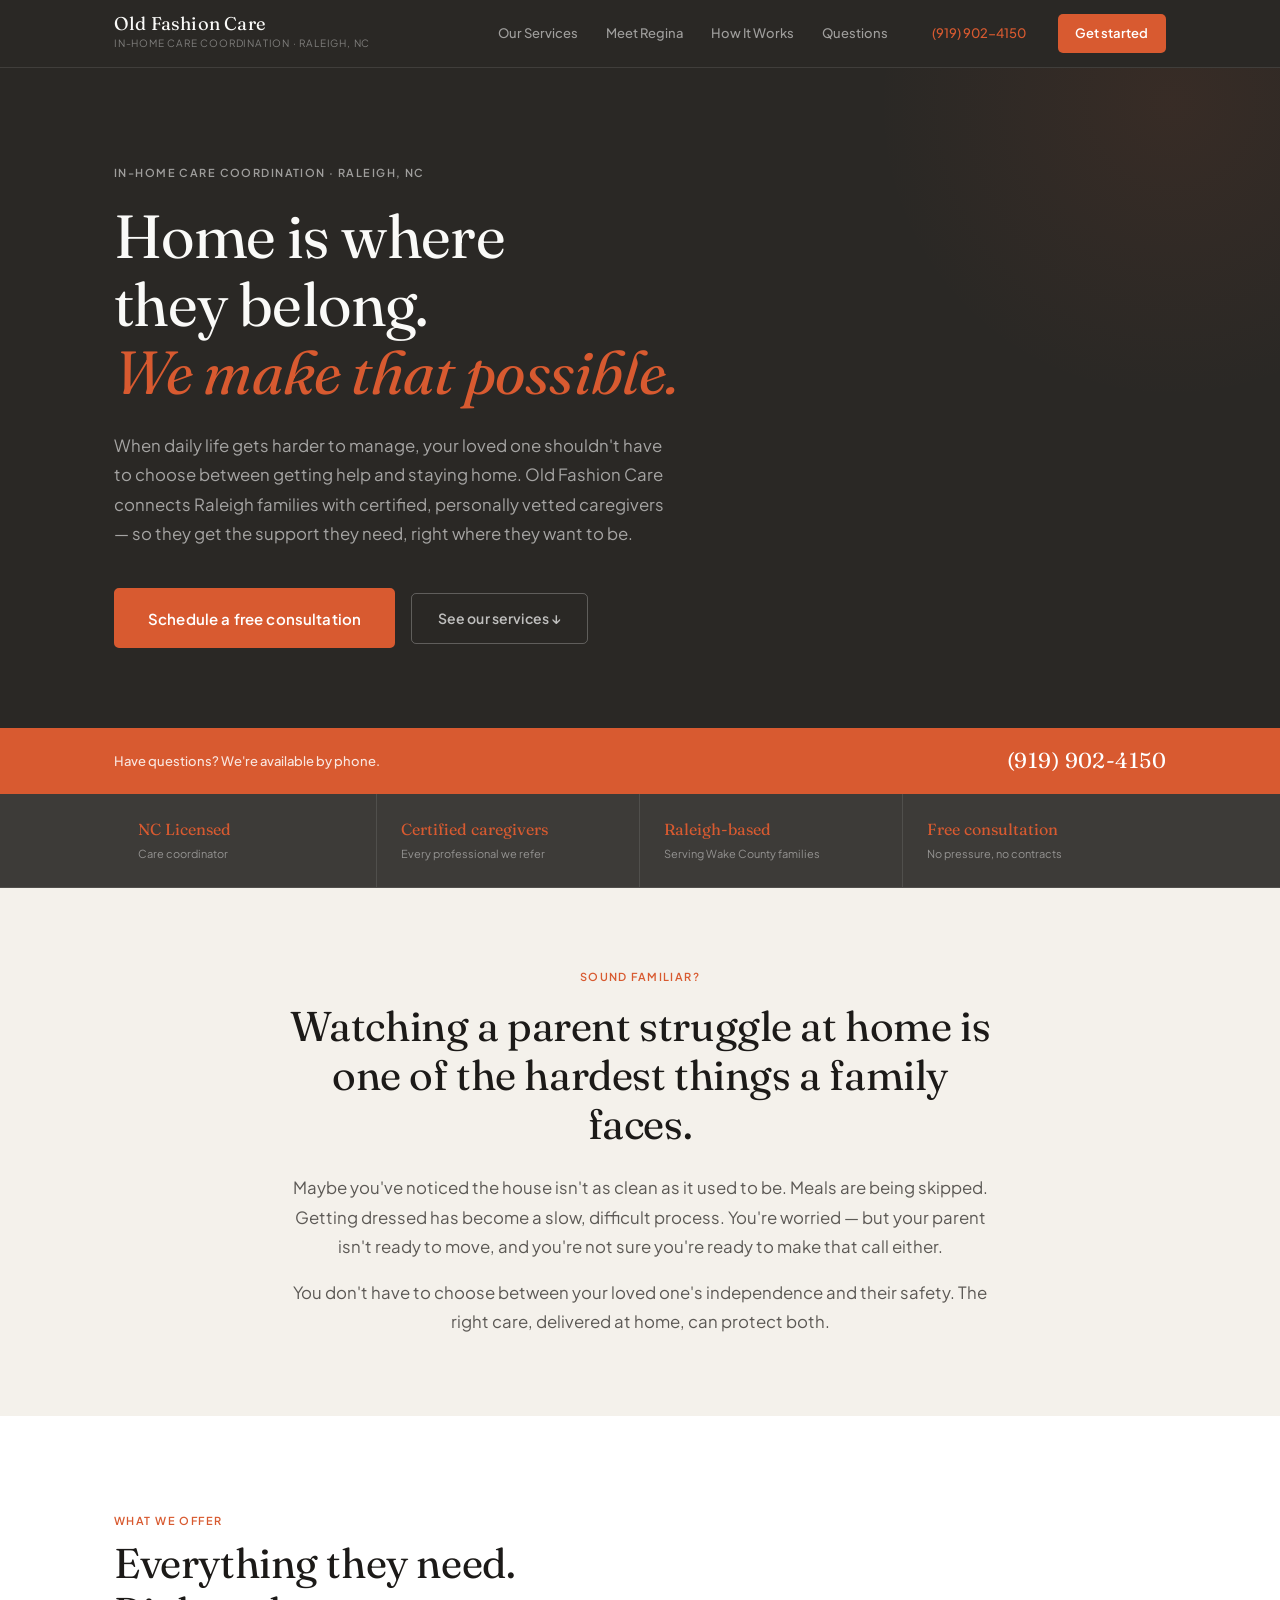
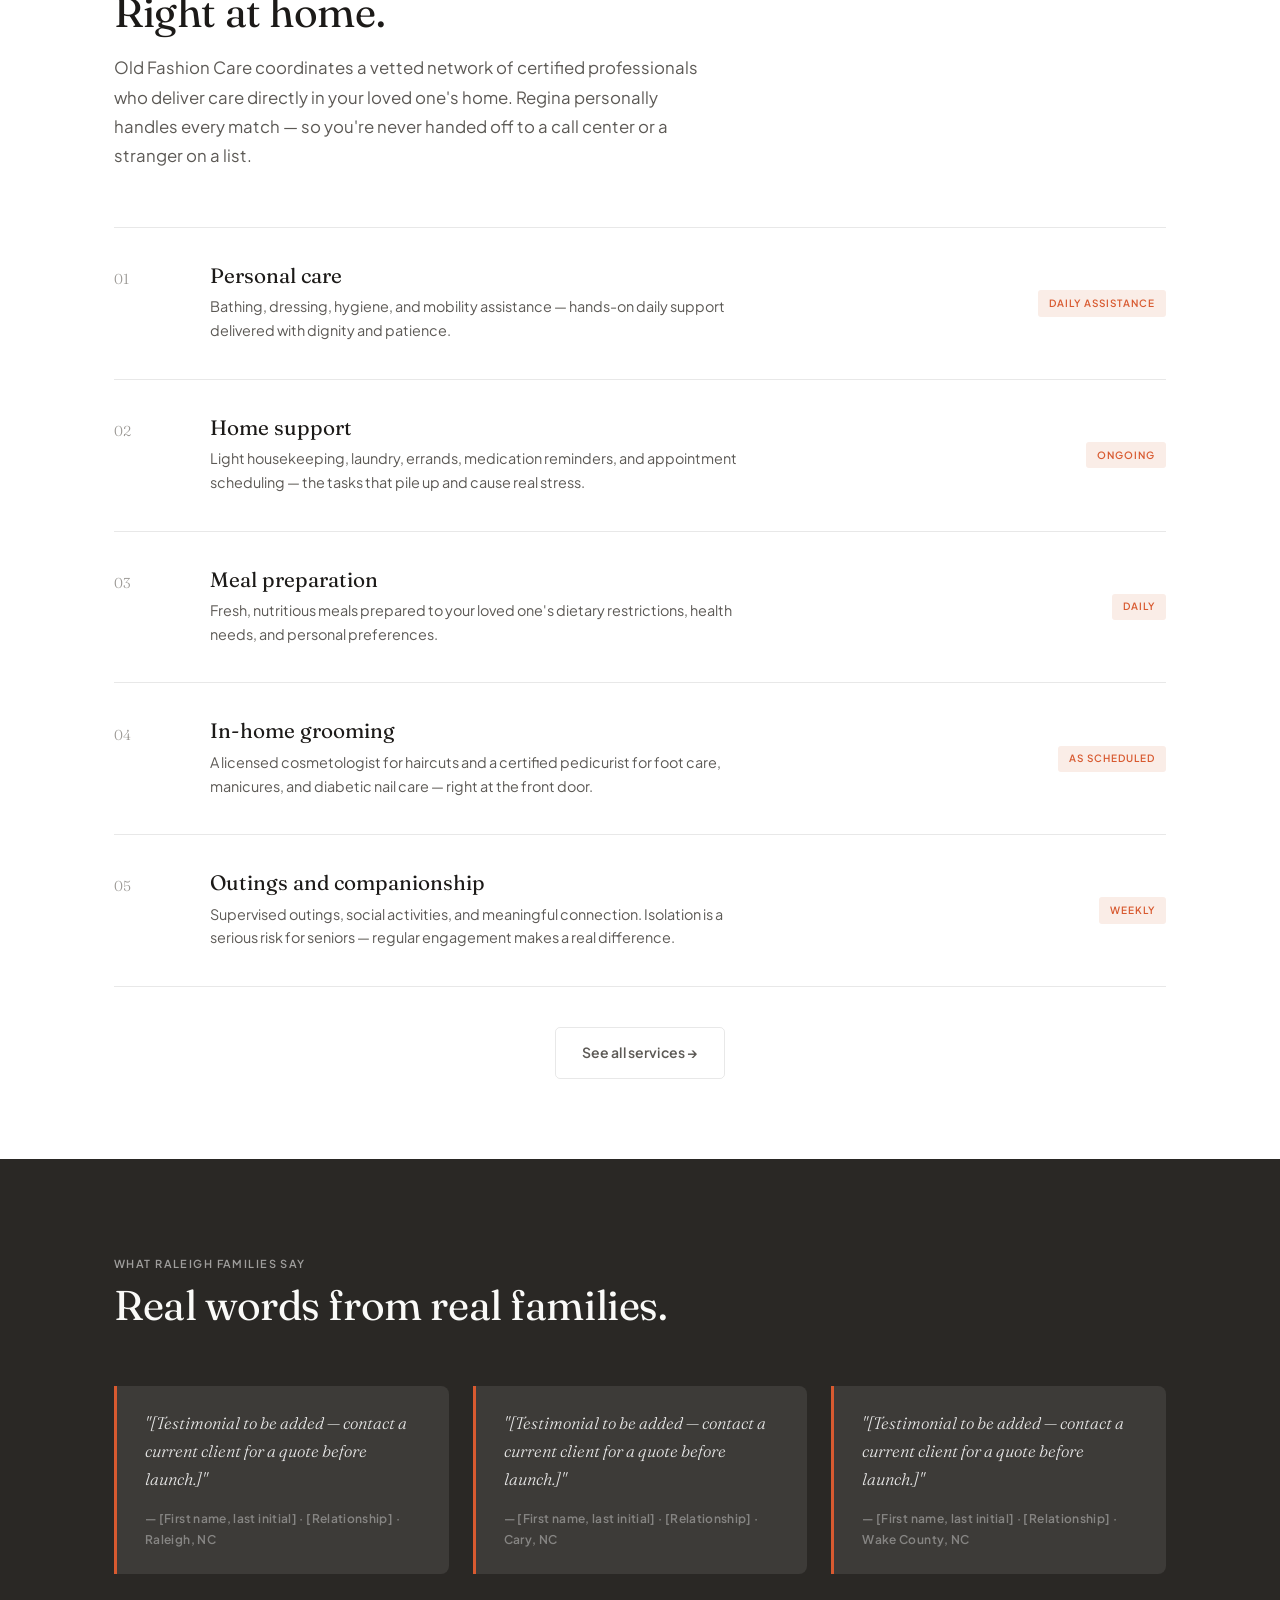
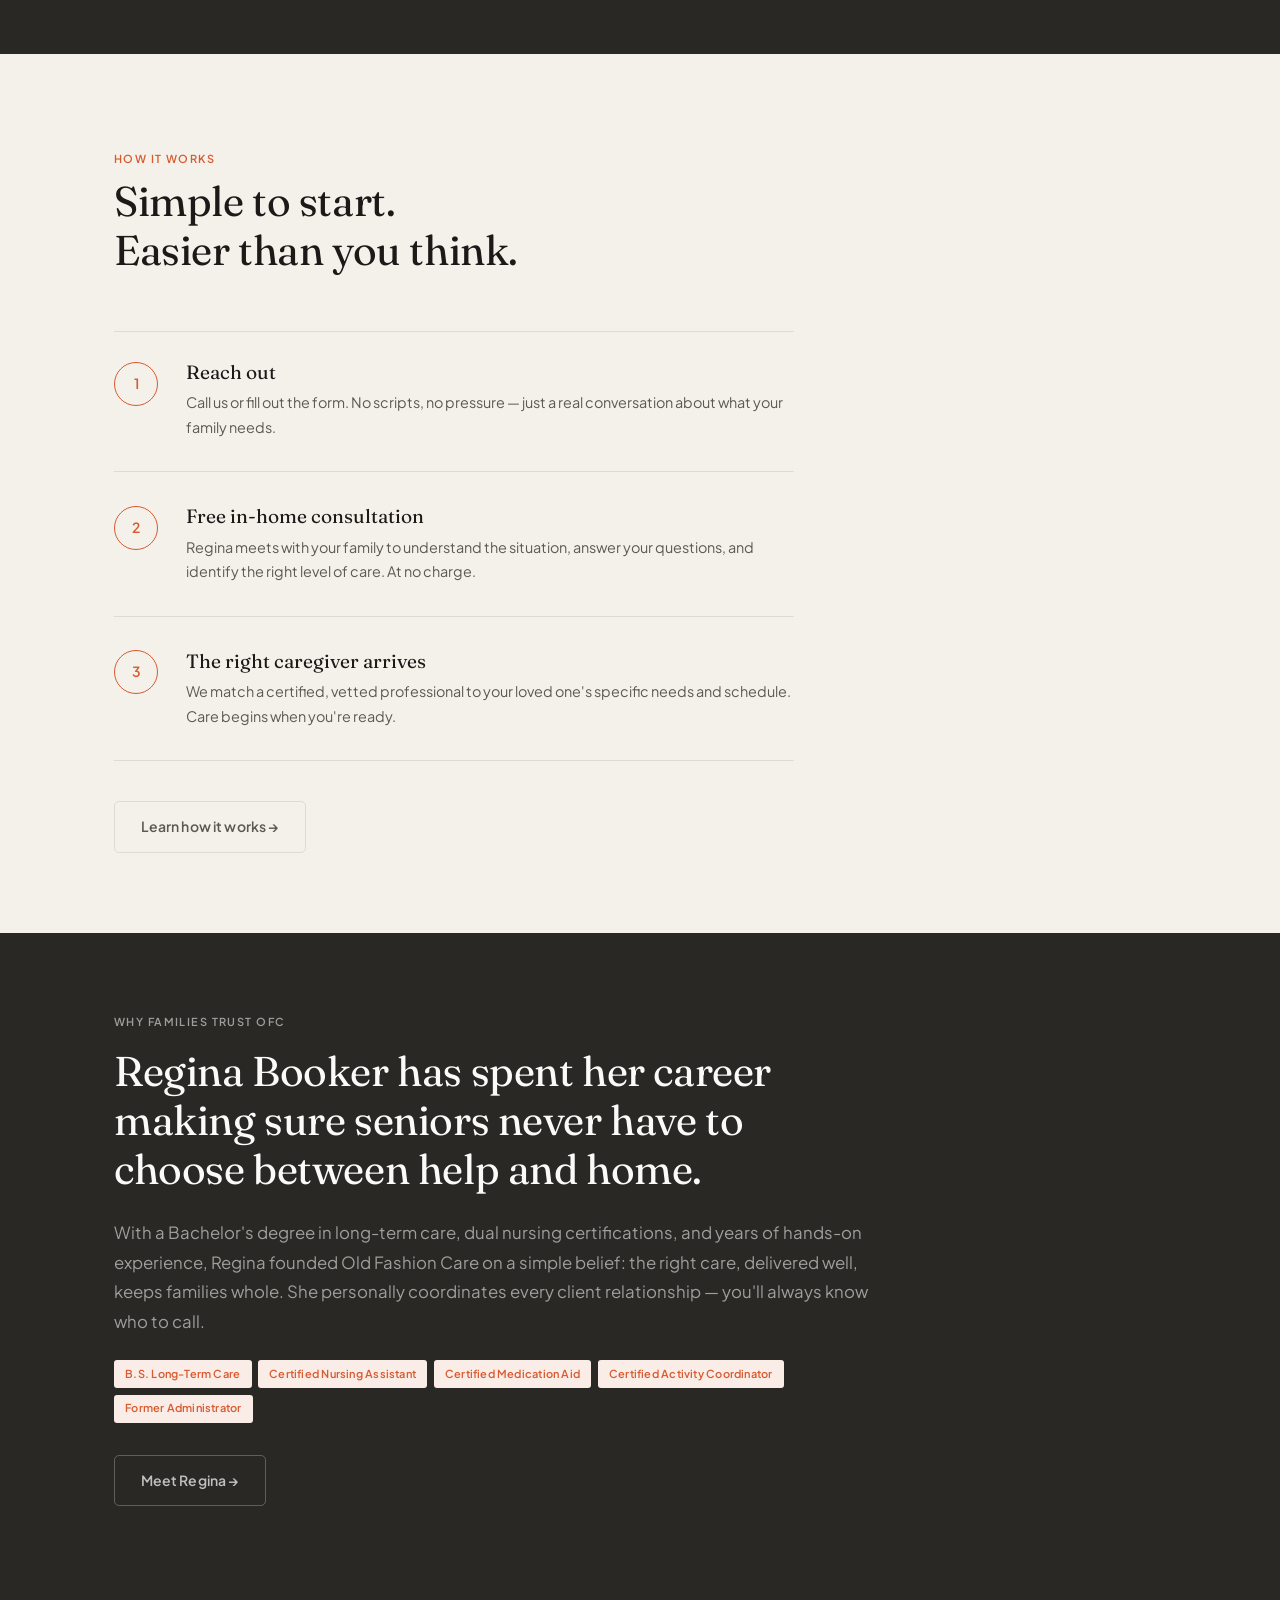
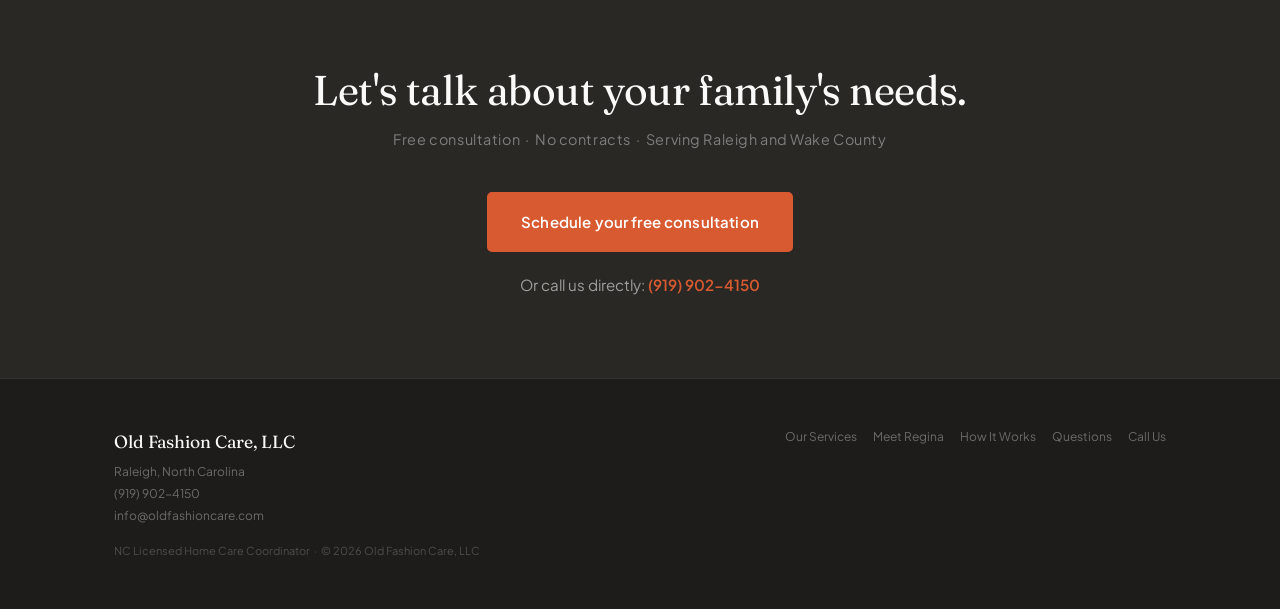
==== index.html @ 1203f1f0 "planning-lead-v1.0.0 — The Strategic Enforcer **Released:** April 30, 2026  ---  ### What's new  - 9" ====
<!DOCTYPE html>
<html lang="en">
<head>
  <meta charset="UTF-8">
  <meta name="viewport" content="width=device-width, initial-scale=1.0">
  <title>Home | Old Fashion Care | Raleigh, NC</title>
  <meta name="description" content="Raleigh's trusted in-home care coordinator. Old Fashion Care connects families with certified, vetted caregivers — so your loved one stays home, safe, and comfortable.">
  <meta name="robots" content="index, follow">
  <link rel="canonical" href="https://oldfashioncare.com/">
  <link rel="stylesheet" href="css/style.css">
  <script type="application/ld+json">
  {
    "@context": "https://schema.org",
    "@type": "LocalBusiness",
    "name": "Old Fashion Care, LLC",
    "description": "In-home care coordination service connecting Raleigh families with certified caregivers.",
    "telephone": "(919) 902-4150",
    "address": {
      "@type": "PostalAddress",
      "addressLocality": "Raleigh",
      "addressRegion": "NC",
      "addressCountry": "US"
    },
    "areaServed": "Wake County, NC",
    "url": "https://oldfashioncare.com"
  }
  </script>
</head>
<body>

  <!-- ======================================================
       NAVIGATION
       ====================================================== -->
  <nav class="nav" aria-label="Main navigation">
    <div class="nav__inner">
      <a href="index.html" class="nav__logo" aria-label="Old Fashion Care home">
        <span class="nav__logo-name">Old Fashion Care</span>
        <span class="nav__logo-sub">In-home care coordination · Raleigh, NC</span>
      </a>
      <div class="nav__links">
        <a href="services.html" class="nav__link">Our Services</a>
        <a href="about.html" class="nav__link">Meet Regina</a>
        <a href="how-it-works.html" class="nav__link">How It Works</a>
        <a href="questions.html" class="nav__link">Questions</a>
      </div>
      <a href="tel:9199024150" class="nav__phone">(919) 902-4150</a>
      <a href="contact.html" class="nav__cta">Get started</a>
      <button class="nav__hamburger" aria-label="Open menu" aria-expanded="false">
        <span></span><span></span><span></span>
      </button>
    </div>
  </nav>

  <!-- Mobile nav -->
  <div class="nav__mobile" role="navigation" aria-label="Mobile navigation">
    <a href="services.html" class="nav__link">Our Services</a>
    <a href="about.html" class="nav__link">Meet Regina</a>
    <a href="how-it-works.html" class="nav__link">How It Works</a>
    <a href="questions.html" class="nav__link">Questions</a>
    <a href="tel:9199024150" class="nav__phone">(919) 902-4150</a>
    <a href="contact.html" class="nav__cta">Get started</a>
  </div>

  <main>

    <!-- ======================================================
         HERO
         ====================================================== -->
    <section class="hero" aria-label="Introduction">
      <div class="container">
        <p class="t-overline t-overline--light hero__eyebrow">In-home care coordination · Raleigh, NC</p>
        <h1 class="h1 hero__headline">
          Home is where<br>
          they belong.<br>
          <em>We make that possible.</em>
        </h1>
        <p class="hero__sub">
          When daily life gets harder to manage, your loved one shouldn't have to choose between getting help and staying home. Old Fashion Care connects Raleigh families with certified, personally vetted caregivers — so they get the support they need, right where they want to be.
        </p>
        <div class="hero__actions">
          <a href="contact.html" class="btn btn--coral btn--lg">Schedule a free consultation</a>
          <a href="services.html" class="btn btn--ghost-light">See our services ↓</a>
        </div>
      </div>
    </section>

    <!-- ======================================================
         PHONE STRIP
         ====================================================== -->
    <div class="phone-strip section--coral">
      <div class="container phone-strip__inner">
        <span class="phone-strip__text">Have questions? We're available by phone.</span>
        <span class="phone-strip__num"><a href="tel:9199024150">(919) 902-4150</a></span>
      </div>
    </div>

    <!-- ======================================================
         TRUST BAR
         ====================================================== -->
    <div class="trust-bar" aria-label="Credentials">
      <div class="container">
        <div class="trust-bar__grid">
          <div class="trust-bar__item">
            <span class="trust-bar__value">NC Licensed</span>
            <span class="trust-bar__label">Care coordinator</span>
          </div>
          <div class="trust-bar__item">
            <span class="trust-bar__value">Certified caregivers</span>
            <span class="trust-bar__label">Every professional we refer</span>
          </div>
          <div class="trust-bar__item">
            <span class="trust-bar__value">Raleigh-based</span>
            <span class="trust-bar__label">Serving Wake County families</span>
          </div>
          <div class="trust-bar__item">
            <span class="trust-bar__value">Free consultation</span>
            <span class="trust-bar__label">No pressure, no contracts</span>
          </div>
        </div>
      </div>
    </div>

    <!-- ======================================================
         PROBLEM / AGITATION
         ====================================================== -->
    <section class="section section--cream reveal" aria-label="Why families reach out">
      <div class="container" style="max-width: 760px; text-align: center;">
        <p class="t-overline" style="margin-bottom:1rem;">Sound familiar?</p>
        <h2 class="h2" style="margin-bottom: 1.5rem;">Watching a parent struggle at home is one of the hardest things a family faces.</h2>
        <p class="t-body-lg">
          Maybe you've noticed the house isn't as clean as it used to be. Meals are being skipped. Getting dressed has become a slow, difficult process. You're worried — but your parent isn't ready to move, and you're not sure you're ready to make that call either.
        </p>
        <p class="t-body-lg" style="margin-top: 1rem;">
          You don't have to choose between your loved one's independence and their safety. The right care, delivered at home, can protect both.
        </p>
      </div>
    </section>

    <!-- ======================================================
         SERVICES PREVIEW
         ====================================================== -->
    <section class="section section--white" aria-label="Services overview">
      <div class="container">
        <div class="section-header reveal">
          <p class="t-overline">What we offer</p>
          <h2 class="h2">Everything they need.<br>Right at home.</h2>
          <p class="t-body-lg" style="margin-top: 1rem; max-width: 600px;">Old Fashion Care coordinates a vetted network of certified professionals who deliver care directly in your loved one's home. Regina personally handles every match — so you're never handed off to a call center or a stranger on a list.</p>
        </div>

        <div class="services-list" role="list">
          <div class="service-item reveal" role="listitem">
            <span class="service-item__num">01</span>
            <div class="service-item__body">
              <h3 class="service-item__name">Personal care</h3>
              <p class="service-item__desc">Bathing, dressing, hygiene, and mobility assistance — hands-on daily support delivered with dignity and patience.</p>
            </div>
            <span class="service-item__tag">Daily assistance</span>
          </div>
          <div class="service-item reveal" role="listitem">
            <span class="service-item__num">02</span>
            <div class="service-item__body">
              <h3 class="service-item__name">Home support</h3>
              <p class="service-item__desc">Light housekeeping, laundry, errands, medication reminders, and appointment scheduling — the tasks that pile up and cause real stress.</p>
            </div>
            <span class="service-item__tag">Ongoing</span>
          </div>
          <div class="service-item reveal" role="listitem">
            <span class="service-item__num">03</span>
            <div class="service-item__body">
              <h3 class="service-item__name">Meal preparation</h3>
              <p class="service-item__desc">Fresh, nutritious meals prepared to your loved one's dietary restrictions, health needs, and personal preferences.</p>
            </div>
            <span class="service-item__tag">Daily</span>
          </div>
          <div class="service-item reveal" role="listitem">
            <span class="service-item__num">04</span>
            <div class="service-item__body">
              <h3 class="service-item__name">In-home grooming</h3>
              <p class="service-item__desc">A licensed cosmetologist for haircuts and a certified pedicurist for foot care, manicures, and diabetic nail care — right at the front door.</p>
            </div>
            <span class="service-item__tag">As scheduled</span>
          </div>
          <div class="service-item reveal" role="listitem">
            <span class="service-item__num">05</span>
            <div class="service-item__body">
              <h3 class="service-item__name">Outings and companionship</h3>
              <p class="service-item__desc">Supervised outings, social activities, and meaningful connection. Isolation is a serious risk for seniors — regular engagement makes a real difference.</p>
            </div>
            <span class="service-item__tag">Weekly</span>
          </div>
        </div>

        <div style="margin-top: 2.5rem; text-align: center;">
          <a href="services.html" class="btn btn--ghost-dark">See all services &rarr;</a>
        </div>
      </div>
    </section>

    <!-- ======================================================
         TESTIMONIALS
         ====================================================== -->
    <section class="section section--dark" aria-label="Family testimonials">
      <div class="container">
        <div class="section-header reveal">
          <p class="t-overline t-overline--light">What Raleigh families say</p>
          <h2 class="h2" style="color: var(--warm-white);">Real words from real families.</h2>
        </div>
        <div class="testimonials-grid">
          <div class="testimonial testimonial--dark reveal">
            <p class="testimonial__quote">"[Testimonial to be added — contact a current client for a quote before launch.]"</p>
            <p class="testimonial__attrib">— [First name, last initial] · [Relationship] · Raleigh, NC</p>
          </div>
          <div class="testimonial testimonial--dark reveal">
            <p class="testimonial__quote">"[Testimonial to be added — contact a current client for a quote before launch.]"</p>
            <p class="testimonial__attrib">— [First name, last initial] · [Relationship] · Cary, NC</p>
          </div>
          <div class="testimonial testimonial--dark reveal">
            <p class="testimonial__quote">"[Testimonial to be added — contact a current client for a quote before launch.]"</p>
            <p class="testimonial__attrib">— [First name, last initial] · [Relationship] · Wake County, NC</p>
          </div>
        </div>
      </div>
    </section>

    <!-- ======================================================
         HOW IT WORKS PREVIEW
         ====================================================== -->
    <section class="section section--cream" aria-label="How to get started">
      <div class="container">
        <div class="section-header reveal">
          <p class="t-overline">How it works</p>
          <h2 class="h2">Simple to start.<br>Easier than you think.</h2>
        </div>
        <div class="steps" style="max-width: 680px;">
          <div class="step">
            <div class="step__circle" aria-hidden="true">1</div>
            <div>
              <h3 class="step__title">Reach out</h3>
              <p class="step__body">Call us or fill out the form. No scripts, no pressure — just a real conversation about what your family needs.</p>
            </div>
          </div>
          <div class="step">
            <div class="step__circle" aria-hidden="true">2</div>
            <div>
              <h3 class="step__title">Free in-home consultation</h3>
              <p class="step__body">Regina meets with your family to understand the situation, answer your questions, and identify the right level of care. At no charge.</p>
            </div>
          </div>
          <div class="step">
            <div class="step__circle" aria-hidden="true">3</div>
            <div>
              <h3 class="step__title">The right caregiver arrives</h3>
              <p class="step__body">We match a certified, vetted professional to your loved one's specific needs and schedule. Care begins when you're ready.</p>
            </div>
          </div>
        </div>
        <div style="margin-top: 2.5rem;">
          <a href="how-it-works.html" class="btn btn--ghost-dark">Learn how it works &rarr;</a>
        </div>
      </div>
    </section>

    <!-- ======================================================
         FOUNDER STRIP
         ====================================================== -->
    <section class="section section--dark" aria-label="About Regina Booker">
      <div class="container">
        <div style="max-width: 760px;">
          <p class="t-overline t-overline--light reveal" style="margin-bottom: 1rem;">Why families trust OFC</p>
          <h2 class="h2 reveal" style="color: var(--warm-white); margin-bottom: 1.5rem;">
            Regina Booker has spent her career making sure seniors never have to choose between help and home.
          </h2>
          <p class="t-body-lg reveal" style="color: rgba(255,255,255,0.55); margin-bottom: 1.5rem;">
            With a Bachelor's degree in long-term care, dual nursing certifications, and years of hands-on experience, Regina founded Old Fashion Care on a simple belief: the right care, delivered well, keeps families whole. She personally coordinates every client relationship — you'll always know who to call.
          </p>
          <div class="founder-creds reveal" style="margin-bottom: 2rem;">
            <span class="cred-chip">B.S. Long-Term Care</span>
            <span class="cred-chip">Certified Nursing Assistant</span>
            <span class="cred-chip">Certified Medication Aid</span>
            <span class="cred-chip">Certified Activity Coordinator</span>
            <span class="cred-chip">Former Administrator</span>
          </div>
          <a href="about.html" class="btn btn--ghost-light reveal">Meet Regina &rarr;</a>
        </div>
      </div>
    </section>

    <!-- ======================================================
         FOOTER CTA
         ====================================================== -->
    <section class="footer-cta" aria-label="Call to action">
      <div class="container">
        <h2 class="h2 footer-cta__headline reveal">Let's talk about your family's needs.</h2>
        <p class="footer-cta__sub reveal">Free consultation &nbsp;·&nbsp; No contracts &nbsp;·&nbsp; Serving Raleigh and Wake County</p>
        <div class="footer-cta__actions reveal">
          <a href="contact.html" class="btn btn--coral btn--lg">Schedule your free consultation</a>
        </div>
        <p class="footer-cta__phone reveal" style="margin-top: 1.25rem;">Or call us directly: <a href="tel:9199024150">(919) 902-4150</a></p>
      </div>
    </section>

  </main>

  <!-- ======================================================
       FOOTER
       ====================================================== -->
  <footer class="footer" aria-label="Site footer">
    <div class="container">
      <div class="footer__inner">
        <div>
          <p class="footer__brand-name">Old Fashion Care, LLC</p>
          <p class="footer__brand-address">
            Raleigh, North Carolina<br>
            (919) 902-4150<br>
            info@oldfashioncare.com
          </p>
          <p class="footer__brand-legal">NC Licensed Home Care Coordinator &nbsp;·&nbsp; &copy; 2026 Old Fashion Care, LLC</p>
        </div>
        <nav class="footer__nav" aria-label="Footer navigation">
          <a href="services.html">Our Services</a>
          <a href="about.html">Meet Regina</a>
          <a href="how-it-works.html">How It Works</a>
          <a href="questions.html">Questions</a>
          <a href="contact.html">Call Us</a>
        </nav>
      </div>
    </div>
  </footer>

  <script src="js/main.js"></script>
</body>
</html>
---- css/style.css ----
@import url('https://fonts.googleapis.com/css2?family=Fraunces:ital,opsz,wght@0,9..144,300;0,9..144,400;0,9..144,500;1,9..144,300;1,9..144,400&family=Plus+Jakarta+Sans:wght@300;400;500;600&display=swap');

/* ============================================================
   TOKENS
   ============================================================ */
:root {
  --charcoal:      #2A2825;
  --charcoal-mid:  #3D3B38;
  --charcoal-lite: #524F4B;
  --coral:         #D85A30;
  --coral-dark:    #B8451F;
  --coral-pale:    #FAEDE7;
  --amber:         #EF9F27;
  --cream:         #F4F1EB;
  --warm-white:    #FAFAF8;
  --white:         #FFFFFF;
  --text-dark:     #1C1A18;
  --text-mid:      #5C5955;
  --text-light:    #9A9793;
  --border:        rgba(0,0,0,0.09);
  --border-dark:   rgba(255,255,255,0.10);

  --font-display: 'Fraunces', Georgia, 'Times New Roman', serif;
  --font-body:    'Plus Jakarta Sans', -apple-system, BlinkMacSystemFont, sans-serif;

  --max-w: 1100px;
  --nav-h: 68px;

  --ease: 0.22s ease;
  --ease-slow: 0.4s ease;
}

/* ============================================================
   RESET
   ============================================================ */
*, *::before, *::after { box-sizing: border-box; margin: 0; padding: 0; }
html { scroll-behavior: smooth; -webkit-text-size-adjust: 100%; }
body {
  font-family: var(--font-body);
  font-size: 17px;
  line-height: 1.7;
  color: var(--text-dark);
  background: var(--warm-white);
  -webkit-font-smoothing: antialiased;
}
img { display: block; max-width: 100%; }
a { color: inherit; text-decoration: none; }
button { cursor: pointer; font-family: inherit; border: none; background: none; }
ul, ol { list-style: none; }
input, textarea, select {
  font-family: inherit;
  font-size: inherit;
}

/* ============================================================
   TYPOGRAPHY
   ============================================================ */
.t-overline {
  font-family: var(--font-body);
  font-size: 11px;
  font-weight: 600;
  letter-spacing: 0.13em;
  text-transform: uppercase;
  color: var(--coral);
}
.t-overline--light { color: rgba(255,255,255,0.55); }

h1, .h1 {
  font-family: var(--font-display);
  font-size: clamp(2.4rem, 5vw, 3.8rem);
  font-weight: 400;
  line-height: 1.12;
  letter-spacing: -0.01em;
}
h2, .h2 {
  font-family: var(--font-display);
  font-size: clamp(1.8rem, 3.5vw, 2.6rem);
  font-weight: 400;
  line-height: 1.18;
  letter-spacing: -0.01em;
}
h3, .h3 {
  font-family: var(--font-display);
  font-size: clamp(1.2rem, 2vw, 1.5rem);
  font-weight: 400;
  line-height: 1.25;
}
.t-body-lg {
  font-size: 1.05rem;
  line-height: 1.75;
  color: var(--text-mid);
}
.t-body {
  font-size: 0.95rem;
  line-height: 1.7;
  color: var(--text-mid);
}
.t-small {
  font-size: 0.82rem;
  line-height: 1.6;
  color: var(--text-light);
}
em { font-style: italic; }

/* ============================================================
   LAYOUT
   ============================================================ */
.container {
  width: 100%;
  max-width: var(--max-w);
  margin-inline: auto;
  padding-inline: 1.5rem;
}
.section { padding-block: 5rem; }
.section--sm { padding-block: 3.5rem; }
.section--lg { padding-block: 7rem; }
.section--dark {
  background: var(--charcoal);
  color: var(--warm-white);
}
.section--cream { background: var(--cream); }
.section--coral {
  background: var(--coral);
  color: var(--white);
}
.section--white { background: var(--white); }

/* ============================================================
   NAVIGATION
   ============================================================ */
.nav {
  position: fixed;
  top: 0; left: 0; right: 0;
  z-index: 100;
  height: var(--nav-h);
  background: var(--charcoal);
  border-bottom: 1px solid var(--border-dark);
  display: flex;
  align-items: center;
}
.nav__inner {
  display: flex;
  align-items: center;
  gap: 2rem;
  width: 100%;
  max-width: var(--max-w);
  margin-inline: auto;
  padding-inline: 1.5rem;
}
.nav__logo {
  display: flex;
  flex-direction: column;
  gap: 1px;
  flex-shrink: 0;
  margin-right: auto;
}
.nav__logo-name {
  font-family: var(--font-display);
  font-size: 1.15rem;
  font-weight: 400;
  color: var(--warm-white);
  line-height: 1;
  letter-spacing: 0.01em;
}
.nav__logo-sub {
  font-size: 10px;
  font-weight: 400;
  color: rgba(255,255,255,0.4);
  letter-spacing: 0.08em;
  text-transform: uppercase;
}
.nav__links {
  display: flex;
  align-items: center;
  gap: 0.25rem;
}
.nav__link {
  font-size: 13px;
  font-weight: 500;
  color: rgba(255,255,255,0.55);
  padding: 0.4rem 0.75rem;
  border-radius: 4px;
  transition: color var(--ease);
}
.nav__link:hover,
.nav__link.active { color: var(--warm-white); }
.nav__link.active {
  background: rgba(255,255,255,0.07);
}
.nav__phone {
  font-size: 13px;
  font-weight: 500;
  color: var(--coral);
  white-space: nowrap;
  transition: color var(--ease);
}
.nav__phone:hover { color: #f07050; }
.nav__cta {
  font-size: 13px;
  font-weight: 600;
  background: var(--coral);
  color: var(--white);
  padding: 0.5rem 1.1rem;
  border-radius: 5px;
  white-space: nowrap;
  transition: background var(--ease), transform var(--ease);
}
.nav__cta:hover {
  background: var(--coral-dark);
  transform: translateY(-1px);
}
.nav__hamburger {
  display: none;
  flex-direction: column;
  gap: 5px;
  padding: 0.5rem;
}
.nav__hamburger span {
  display: block;
  width: 22px;
  height: 1.5px;
  background: var(--warm-white);
  border-radius: 2px;
  transition: transform var(--ease), opacity var(--ease);
}
.nav__mobile {
  display: none;
  position: fixed;
  top: var(--nav-h);
  left: 0; right: 0;
  background: var(--charcoal);
  border-bottom: 1px solid var(--border-dark);
  padding: 1rem 1.5rem 1.5rem;
  z-index: 99;
  flex-direction: column;
  gap: 0.25rem;
}
.nav__mobile.open { display: flex; }
.nav__mobile .nav__link {
  display: block;
  font-size: 15px;
  padding: 0.7rem 0.5rem;
  border-bottom: 1px solid var(--border-dark);
}
.nav__mobile .nav__phone,
.nav__mobile .nav__cta {
  margin-top: 0.75rem;
  display: block;
  text-align: center;
  padding: 0.75rem;
}
.nav__mobile .nav__cta { border-radius: 5px; }

/* Page offset for fixed nav */
main { padding-top: var(--nav-h); }

/* ============================================================
   BUTTONS
   ============================================================ */
.btn {
  display: inline-flex;
  align-items: center;
  gap: 0.5rem;
  font-size: 14px;
  font-weight: 600;
  padding: 0.8rem 1.6rem;
  border-radius: 5px;
  transition: all var(--ease);
  letter-spacing: 0.01em;
  white-space: nowrap;
}
.btn--coral {
  background: var(--coral);
  color: var(--white);
  border: 2px solid var(--coral);
}
.btn--coral:hover {
  background: var(--coral-dark);
  border-color: var(--coral-dark);
  transform: translateY(-1px);
}
.btn--ghost-light {
  background: transparent;
  color: rgba(255,255,255,0.7);
  border: 1.5px solid rgba(255,255,255,0.25);
}
.btn--ghost-light:hover {
  color: var(--white);
  border-color: rgba(255,255,255,0.6);
  transform: translateY(-1px);
}
.btn--ghost-dark {
  background: transparent;
  color: var(--text-mid);
  border: 1.5px solid var(--border);
}
.btn--ghost-dark:hover {
  color: var(--text-dark);
  border-color: rgba(0,0,0,0.25);
}
.btn--lg {
  font-size: 15px;
  padding: 0.95rem 2rem;
}
.btn--phone {
  background: var(--charcoal);
  color: var(--warm-white);
  border: 2px solid var(--charcoal);
  font-size: 18px;
  font-weight: 600;
  padding: 1rem 2rem;
  border-radius: 5px;
  transition: all var(--ease);
  display: inline-flex;
  align-items: center;
  gap: 0.6rem;
}
.btn--phone:hover {
  background: var(--charcoal-mid);
  border-color: var(--charcoal-mid);
  transform: translateY(-1px);
}

/* ============================================================
   HERO (DARK)
   ============================================================ */
.hero {
  background: var(--charcoal);
  padding-block: 6rem 5rem;
  position: relative;
  overflow: hidden;
}
.hero::before {
  content: '';
  position: absolute;
  top: -40%; right: -15%;
  width: 600px; height: 600px;
  border-radius: 50%;
  background: radial-gradient(circle, rgba(216,90,48,0.08) 0%, transparent 70%);
  pointer-events: none;
}
.hero__eyebrow {
  margin-bottom: 1.25rem;
}
.hero__headline {
  color: var(--warm-white);
  margin-bottom: 1.5rem;
  max-width: 680px;
}
.hero__headline em {
  color: var(--coral);
  font-style: italic;
}
.hero__sub {
  font-size: 1.05rem;
  color: rgba(255,255,255,0.58);
  max-width: 560px;
  line-height: 1.75;
  margin-bottom: 2.5rem;
}
.hero__actions {
  display: flex;
  align-items: center;
  gap: 1rem;
  flex-wrap: wrap;
}

/* ============================================================
   PHONE STRIP
   ============================================================ */
.phone-strip {
  background: var(--coral);
  padding: 0.9rem 0;
}
.phone-strip__inner {
  display: flex;
  align-items: center;
  justify-content: space-between;
  gap: 1rem;
  flex-wrap: wrap;
}
.phone-strip__text {
  font-size: 13px;
  font-weight: 500;
  color: rgba(255,255,255,0.85);
}
.phone-strip__num {
  font-family: var(--font-display);
  font-size: 1.35rem;
  font-weight: 400;
  color: var(--white);
  letter-spacing: 0.02em;
}
.phone-strip__num a { color: inherit; }

/* ============================================================
   TRUST BAR
   ============================================================ */
.trust-bar {
  background: var(--charcoal-mid);
  border-bottom: 1px solid var(--border-dark);
  padding: 0;
}
.trust-bar__grid {
  display: grid;
  grid-template-columns: repeat(4, 1fr);
}
.trust-bar__item {
  padding: 1.4rem 1.5rem;
  border-right: 1px solid var(--border-dark);
}
.trust-bar__item:last-child { border-right: none; }
.trust-bar__value {
  font-family: var(--font-display);
  font-size: 1rem;
  font-weight: 400;
  color: var(--coral);
  display: block;
  margin-bottom: 2px;
}
.trust-bar__label {
  font-size: 11px;
  color: rgba(255,255,255,0.45);
  font-weight: 400;
  display: block;
}

/* ============================================================
   SECTION HEADERS
   ============================================================ */
.section-header { margin-bottom: 3.5rem; }
.section-header--centered { text-align: center; }
.section-header .h2 { margin-top: 0.5rem; }
.section-header p {
  margin-top: 1rem;
  max-width: 580px;
}
.section-header--centered p { margin-inline: auto; }

/* ============================================================
   SERVICES LIST (numbered, editorial)
   ============================================================ */
.services-list { display: flex; flex-direction: column; }
.service-item {
  display: grid;
  grid-template-columns: 64px 1fr auto;
  gap: 0 2rem;
  align-items: start;
  padding: 2.25rem 0;
  border-bottom: 1px solid var(--border);
  transition: background var(--ease);
}
.service-item:first-child { border-top: 1px solid var(--border); }
.service-item__num {
  font-family: var(--font-display);
  font-size: 0.9rem;
  font-weight: 300;
  color: var(--text-light);
  padding-top: 0.2rem;
}
.service-item__body {}
.service-item__name {
  font-family: var(--font-display);
  font-size: 1.3rem;
  font-weight: 400;
  color: var(--text-dark);
  margin-bottom: 0.4rem;
  line-height: 1.2;
}
.service-item__desc {
  font-size: 0.9rem;
  color: var(--text-mid);
  line-height: 1.65;
  max-width: 560px;
}
.service-item__tag {
  font-size: 10px;
  font-weight: 600;
  letter-spacing: 0.1em;
  text-transform: uppercase;
  color: var(--coral);
  background: var(--coral-pale);
  padding: 0.3rem 0.7rem;
  border-radius: 3px;
  white-space: nowrap;
  align-self: center;
}

/* ============================================================
   STEPS
   ============================================================ */
.steps { display: flex; flex-direction: column; gap: 0; }
.step {
  display: flex;
  gap: 1.75rem;
  align-items: flex-start;
  padding: 2rem 0;
  border-bottom: 1px solid var(--border);
  opacity: 0;
  transform: translateY(20px);
  transition: opacity 0.5s ease, transform 0.5s ease;
}
.step.visible { opacity: 1; transform: translateY(0); }
.step:first-child { border-top: 1px solid var(--border); padding-top: 1.75rem; }
.step__circle {
  width: 44px;
  height: 44px;
  border: 1.5px solid var(--coral);
  border-radius: 50%;
  display: flex;
  align-items: center;
  justify-content: center;
  font-size: 14px;
  font-weight: 600;
  color: var(--coral);
  flex-shrink: 0;
  margin-top: 0.1rem;
}
.step__title {
  font-family: var(--font-display);
  font-size: 1.2rem;
  font-weight: 400;
  color: var(--text-dark);
  margin-bottom: 0.4rem;
}
.step__body {
  font-size: 0.9rem;
  color: var(--text-mid);
  line-height: 1.7;
}

/* ============================================================
   TESTIMONIALS
   ============================================================ */
.testimonials-grid {
  display: grid;
  grid-template-columns: repeat(auto-fit, minmax(280px, 1fr));
  gap: 1.5rem;
}
.testimonial {
  border-left: 3px solid var(--coral);
  padding: 1.5rem 1.75rem;
  background: var(--white);
  border-radius: 0 8px 8px 0;
}
.testimonial--dark {
  background: var(--charcoal-mid);
  border-left-color: var(--coral);
}
.testimonial__quote {
  font-family: var(--font-display);
  font-size: 1.05rem;
  font-weight: 300;
  line-height: 1.65;
  color: var(--text-dark);
  font-style: italic;
  margin-bottom: 1rem;
}
.testimonial--dark .testimonial__quote { color: rgba(255,255,255,0.88); }
.testimonial__attrib {
  font-size: 12px;
  font-weight: 600;
  color: var(--text-light);
  letter-spacing: 0.03em;
}
.testimonial--dark .testimonial__attrib { color: rgba(255,255,255,0.38); }

/* ============================================================
   FOUNDER / ABOUT
   ============================================================ */
.founder-block {
  display: grid;
  grid-template-columns: 260px 1fr;
  gap: 4rem;
  align-items: start;
}
.founder-photo {
  aspect-ratio: 3/4;
  background: var(--charcoal-mid);
  border-radius: 6px;
  display: flex;
  align-items: center;
  justify-content: center;
  position: relative;
  overflow: hidden;
}
.founder-photo__initials {
  font-family: var(--font-display);
  font-size: 5rem;
  font-weight: 300;
  color: rgba(255,255,255,0.15);
  user-select: none;
}
.founder-photo__label {
  position: absolute;
  bottom: 1rem;
  left: 1rem;
  right: 1rem;
  font-size: 11px;
  color: rgba(255,255,255,0.35);
  text-align: center;
}
.founder-creds {
  display: flex;
  flex-wrap: wrap;
  gap: 0.4rem;
  margin-block: 1.25rem 1.75rem;
}
.cred-chip {
  font-size: 11px;
  font-weight: 600;
  color: var(--coral);
  background: var(--coral-pale);
  padding: 0.3rem 0.7rem;
  border-radius: 3px;
  letter-spacing: 0.02em;
}
.founder-bio p {
  font-size: 0.95rem;
  color: var(--text-mid);
  line-height: 1.8;
  margin-bottom: 1rem;
}
.founder-bio p:last-child { margin-bottom: 0; }

/* ============================================================
   PULL QUOTE
   ============================================================ */
.pull-quote {
  border-left: 4px solid var(--coral);
  padding: 1.25rem 2rem;
  margin-block: 2rem;
}
.pull-quote__text {
  font-family: var(--font-display);
  font-size: clamp(1.3rem, 2.5vw, 1.75rem);
  font-weight: 300;
  font-style: italic;
  color: var(--white);
  line-height: 1.45;
  margin-bottom: 0.6rem;
}
.pull-quote__attr {
  font-size: 12px;
  color: rgba(255,255,255,0.4);
  font-weight: 500;
  letter-spacing: 0.05em;
  text-transform: uppercase;
}

/* ============================================================
   DIFFERENCE GRID
   ============================================================ */
.difference-grid {
  display: grid;
  grid-template-columns: repeat(2, 1fr);
  gap: 0;
  border-top: 1px solid var(--border);
  border-left: 1px solid var(--border);
}
.difference-item {
  padding: 2rem 2.25rem;
  border-right: 1px solid var(--border);
  border-bottom: 1px solid var(--border);
}
.difference-item__title {
  font-family: var(--font-display);
  font-size: 1.05rem;
  font-weight: 400;
  color: var(--text-dark);
  margin-bottom: 0.6rem;
  display: flex;
  align-items: center;
  gap: 0.6rem;
}
.difference-item__title::before {
  content: '';
  display: inline-block;
  width: 6px;
  height: 6px;
  background: var(--coral);
  border-radius: 50%;
  flex-shrink: 0;
}
.difference-item__body {
  font-size: 0.88rem;
  color: var(--text-mid);
  line-height: 1.7;
}

/* ============================================================
   FAQ
   ============================================================ */
.faq-category { margin-bottom: 3rem; }
.faq-category__title {
  font-size: 11px;
  font-weight: 600;
  letter-spacing: 0.12em;
  text-transform: uppercase;
  color: var(--coral);
  margin-bottom: 0.75rem;
  padding-bottom: 0.75rem;
  border-bottom: 1px solid var(--border);
}
.faq-item {
  border-bottom: 1px solid var(--border);
  overflow: hidden;
}
.faq-item__btn {
  width: 100%;
  display: flex;
  align-items: flex-start;
  justify-content: space-between;
  gap: 1rem;
  padding: 1.25rem 0;
  text-align: left;
  font-family: var(--font-display);
  font-size: 1rem;
  font-weight: 400;
  color: var(--text-dark);
  line-height: 1.4;
  transition: color var(--ease);
}
.faq-item__btn:hover { color: var(--coral); }
.faq-item__icon {
  width: 20px;
  height: 20px;
  flex-shrink: 0;
  position: relative;
  margin-top: 0.15rem;
}
.faq-item__icon::before,
.faq-item__icon::after {
  content: '';
  position: absolute;
  top: 50%; left: 50%;
  background: var(--coral);
  border-radius: 2px;
  transition: transform var(--ease), opacity var(--ease);
}
.faq-item__icon::before {
  width: 12px; height: 1.5px;
  transform: translate(-50%, -50%);
}
.faq-item__icon::after {
  width: 1.5px; height: 12px;
  transform: translate(-50%, -50%);
}
.faq-item.open .faq-item__icon::after { transform: translate(-50%, -50%) rotate(90deg); opacity: 0; }
.faq-item__answer {
  max-height: 0;
  overflow: hidden;
  transition: max-height 0.35s ease;
}
.faq-item.open .faq-item__answer { max-height: 400px; }
.faq-item__answer-inner {
  padding-bottom: 1.25rem;
  font-size: 0.92rem;
  color: var(--text-mid);
  line-height: 1.75;
}

/* ============================================================
   CONTACT FORM
   ============================================================ */
.contact-layout {
  display: grid;
  grid-template-columns: 1fr 360px;
  gap: 5rem;
  align-items: start;
}
.form { display: flex; flex-direction: column; gap: 1.25rem; }
.form-field { display: flex; flex-direction: column; gap: 0.4rem; }
.form-field label {
  font-size: 12px;
  font-weight: 600;
  color: var(--text-dark);
  letter-spacing: 0.04em;
  text-transform: uppercase;
}
.form-field input,
.form-field select,
.form-field textarea {
  width: 100%;
  padding: 0.8rem 1rem;
  border: 1.5px solid var(--border);
  border-radius: 5px;
  background: var(--white);
  color: var(--text-dark);
  font-size: 15px;
  transition: border-color var(--ease), box-shadow var(--ease);
  outline: none;
}
.form-field input:focus,
.form-field select:focus,
.form-field textarea:focus {
  border-color: var(--coral);
  box-shadow: 0 0 0 3px rgba(216,90,48,0.1);
}
.form-field textarea { resize: vertical; min-height: 120px; }
.form__note {
  font-size: 12px;
  color: var(--text-light);
  margin-top: -0.25rem;
}
.form__submit {
  margin-top: 0.5rem;
}
.contact-aside {}
.contact-detail {
  padding: 1.5rem 0;
  border-bottom: 1px solid var(--border);
}
.contact-detail:first-child { padding-top: 0; }
.contact-detail__label {
  font-size: 11px;
  font-weight: 600;
  letter-spacing: 0.1em;
  text-transform: uppercase;
  color: var(--coral);
  margin-bottom: 0.4rem;
}
.contact-detail__value {
  font-size: 0.95rem;
  color: var(--text-dark);
  font-weight: 500;
}
.contact-detail__sub {
  font-size: 0.85rem;
  color: var(--text-mid);
  margin-top: 0.2rem;
}
.contact-phone-link {
  display: inline-flex;
  align-items: center;
  gap: 0.5rem;
  font-family: var(--font-display);
  font-size: 1.5rem;
  font-weight: 400;
  color: var(--coral);
  transition: color var(--ease);
}
.contact-phone-link:hover { color: var(--coral-dark); }

/* ============================================================
   PAGE HERO (INTERIOR PAGES)
   ============================================================ */
.page-hero {
  background: var(--charcoal);
  padding-block: 4rem 3.5rem;
  position: relative;
}
.page-hero::before {
  content: '';
  position: absolute;
  bottom: -1px; left: 0; right: 0;
  height: 2px;
  background: var(--coral);
}
.page-hero__eyebrow { margin-bottom: 1rem; }
.page-hero__headline { color: var(--warm-white); margin-bottom: 1rem; }
.page-hero__sub {
  font-size: 1.05rem;
  color: rgba(255,255,255,0.5);
  max-width: 620px;
  line-height: 1.75;
}

/* ============================================================
   FOOTER CTA
   ============================================================ */
.footer-cta {
  background: var(--charcoal);
  padding-block: 5rem;
  text-align: center;
}
.footer-cta__headline {
  color: var(--warm-white);
  margin-bottom: 0.75rem;
}
.footer-cta__sub {
  font-size: 0.9rem;
  color: rgba(255,255,255,0.4);
  margin-bottom: 2.5rem;
  letter-spacing: 0.04em;
}
.footer-cta__actions {
  display: flex;
  align-items: center;
  justify-content: center;
  gap: 1rem;
  flex-wrap: wrap;
}
.footer-cta__or {
  font-size: 13px;
  color: rgba(255,255,255,0.35);
}
.footer-cta__phone {
  font-size: 0.95rem;
  color: rgba(255,255,255,0.55);
}
.footer-cta__phone a {
  color: var(--coral);
  font-weight: 600;
}

/* ============================================================
   FOOTER
   ============================================================ */
.footer {
  background: #1E1C1A;
  padding-block: 3rem;
  border-top: 1px solid var(--border-dark);
}
.footer__inner {
  display: grid;
  grid-template-columns: 1fr auto;
  gap: 3rem;
  align-items: start;
}
.footer__brand-name {
  font-family: var(--font-display);
  font-size: 1.1rem;
  font-weight: 400;
  color: var(--warm-white);
  margin-bottom: 0.3rem;
}
.footer__brand-address {
  font-size: 12px;
  color: rgba(255,255,255,0.35);
  line-height: 1.8;
}
.footer__brand-legal {
  font-size: 11px;
  color: rgba(255,255,255,0.22);
  margin-top: 1rem;
}
.footer__nav {
  display: flex;
  flex-wrap: wrap;
  gap: 0.25rem 1rem;
  justify-content: flex-end;
}
.footer__nav a {
  font-size: 12px;
  color: rgba(255,255,255,0.35);
  transition: color var(--ease);
}
.footer__nav a:hover { color: rgba(255,255,255,0.7); }

/* ============================================================
   INLINE UTILITY COMPONENTS
   ============================================================ */
.concerns-list { display: flex; flex-direction: column; gap: 1.75rem; }
.concern-item {}
.concern-item__q {
  font-family: var(--font-display);
  font-size: 1.05rem;
  font-weight: 400;
  color: var(--warm-white);
  margin-bottom: 0.5rem;
}
.concern-item__a {
  font-size: 0.9rem;
  color: rgba(255,255,255,0.55);
  line-height: 1.75;
}

/* Service detail (services page) */
.service-detail {
  padding-block: 4rem;
  border-bottom: 1px solid var(--border);
}
.service-detail:last-child { border-bottom: none; }
.service-detail__header {
  display: grid;
  grid-template-columns: 1fr auto;
  align-items: start;
  gap: 1rem;
  margin-bottom: 1.25rem;
}
.service-detail__num {
  font-family: var(--font-display);
  font-size: 5rem;
  font-weight: 300;
  color: var(--cream);
  line-height: 1;
  user-select: none;
}
.service-detail__headline {
  font-family: var(--font-display);
  font-size: clamp(1.4rem, 2.5vw, 2rem);
  font-weight: 400;
  color: var(--text-dark);
  margin-bottom: 0.75rem;
}
.service-detail__body {
  font-size: 0.95rem;
  color: var(--text-mid);
  line-height: 1.8;
  max-width: 700px;
  margin-bottom: 1.5rem;
}
.service-detail__sub-head {
  font-size: 11px;
  font-weight: 700;
  letter-spacing: 0.1em;
  text-transform: uppercase;
  color: var(--text-light);
  margin-bottom: 0.6rem;
}
.service-detail__list {
  display: flex;
  flex-direction: column;
  gap: 0.4rem;
  margin-bottom: 1.25rem;
}
.service-detail__list li {
  font-size: 0.9rem;
  color: var(--text-mid);
  padding-left: 1.25rem;
  position: relative;
}
.service-detail__list li::before {
  content: '';
  position: absolute;
  left: 0;
  top: 0.55em;
  width: 5px; height: 5px;
  border-radius: 50%;
  background: var(--coral);
}
.service-detail__note {
  background: var(--cream);
  border-left: 3px solid var(--coral);
  padding: 1rem 1.25rem;
  border-radius: 0 5px 5px 0;
  font-size: 0.88rem;
  color: var(--text-mid);
  line-height: 1.7;
  margin-top: 1rem;
}
.service-detail__who {
  font-size: 0.85rem;
  color: var(--text-light);
  font-weight: 500;
  margin-top: 0.75rem;
}

/* ============================================================
   SCROLL ANIMATION
   ============================================================ */
.reveal {
  opacity: 0;
  transform: translateY(24px);
  transition: opacity 0.55s ease, transform 0.55s ease;
}
.reveal.visible {
  opacity: 1;
  transform: translateY(0);
}

/* ============================================================
   HOW IT WORKS DETAIL
   ============================================================ */
.hiw-step {
  display: grid;
  grid-template-columns: 80px 1fr;
  gap: 2rem;
  padding-block: 3.5rem;
  border-bottom: 1px solid var(--border);
}
.hiw-step:first-child { border-top: 1px solid var(--border); }
.hiw-step__num {
  font-family: var(--font-display);
  font-size: 3.5rem;
  font-weight: 300;
  color: var(--cream);
  line-height: 1;
  padding-top: 0.2rem;
}
.hiw-step__overline {
  font-size: 11px;
  font-weight: 600;
  letter-spacing: 0.1em;
  text-transform: uppercase;
  color: var(--coral);
  margin-bottom: 0.5rem;
}
.hiw-step__headline {
  font-family: var(--font-display);
  font-size: 1.5rem;
  font-weight: 400;
  color: var(--text-dark);
  margin-bottom: 0.75rem;
}
.hiw-step__body {
  font-size: 0.95rem;
  color: var(--text-mid);
  line-height: 1.8;
  margin-bottom: 1.25rem;
}
.hiw-step__details {}
.hiw-step__details-label {
  font-size: 11px;
  font-weight: 700;
  letter-spacing: 0.1em;
  text-transform: uppercase;
  color: var(--text-light);
  margin-bottom: 0.5rem;
}
.hiw-step__list {
  display: flex;
  flex-direction: column;
  gap: 0.35rem;
}
.hiw-step__list li {
  font-size: 0.88rem;
  color: var(--text-mid);
  padding-left: 1.25rem;
  position: relative;
}
.hiw-step__list li::before {
  content: '';
  position: absolute;
  left: 0; top: 0.55em;
  width: 5px; height: 5px;
  border-radius: 50%;
  background: var(--coral);
}

/* ============================================================
   CONFIRMATION STATE
   ============================================================ */
.form-success {
  display: none;
  text-align: center;
  padding: 3rem;
  border: 1.5px solid var(--coral);
  border-radius: 8px;
}
.form-success.visible { display: block; }
.form-success__icon {
  width: 48px; height: 48px;
  background: var(--coral-pale);
  border-radius: 50%;
  display: flex;
  align-items: center;
  justify-content: center;
  margin: 0 auto 1rem;
  color: var(--coral);
  font-size: 22px;
}

/* ============================================================
   RESPONSIVE
   ============================================================ */
@media (max-width: 900px) {
  .nav__links { display: none; }
  .nav__phone { display: none; }
  .nav__cta { display: none; }
  .nav__hamburger { display: flex; }

  .trust-bar__grid { grid-template-columns: repeat(2, 1fr); }
  .trust-bar__item:nth-child(2) { border-right: none; }
  .trust-bar__item:nth-child(3) { border-top: 1px solid var(--border-dark); }
  .trust-bar__item:nth-child(4) {
    border-right: none;
    border-top: 1px solid var(--border-dark);
  }

  .founder-block { grid-template-columns: 1fr; gap: 2.5rem; }
  .founder-photo { aspect-ratio: 16/9; max-width: 340px; }

  .contact-layout { grid-template-columns: 1fr; gap: 3rem; }

  .difference-grid { grid-template-columns: 1fr; }

  .hiw-step { grid-template-columns: 60px 1fr; gap: 1.5rem; }
  .hiw-step__num { font-size: 2.5rem; }
}
@media (max-width: 640px) {
  :root { --nav-h: 60px; }
  .section { padding-block: 3.5rem; }
  .section--lg { padding-block: 4.5rem; }
  .hero { padding-block: 4rem 3rem; }

  .service-item {
    grid-template-columns: 44px 1fr;
    gap: 0 1rem;
  }
  .service-item__tag { display: none; }

  .phone-strip__inner { flex-direction: column; align-items: flex-start; gap: 0.25rem; }

  .footer__inner { grid-template-columns: 1fr; }
  .footer__nav { justify-content: flex-start; }

  .trust-bar__grid { grid-template-columns: 1fr 1fr; }

  .hiw-step { grid-template-columns: 1fr; }
  .hiw-step__num { font-size: 2rem; margin-bottom: -0.5rem; }
}
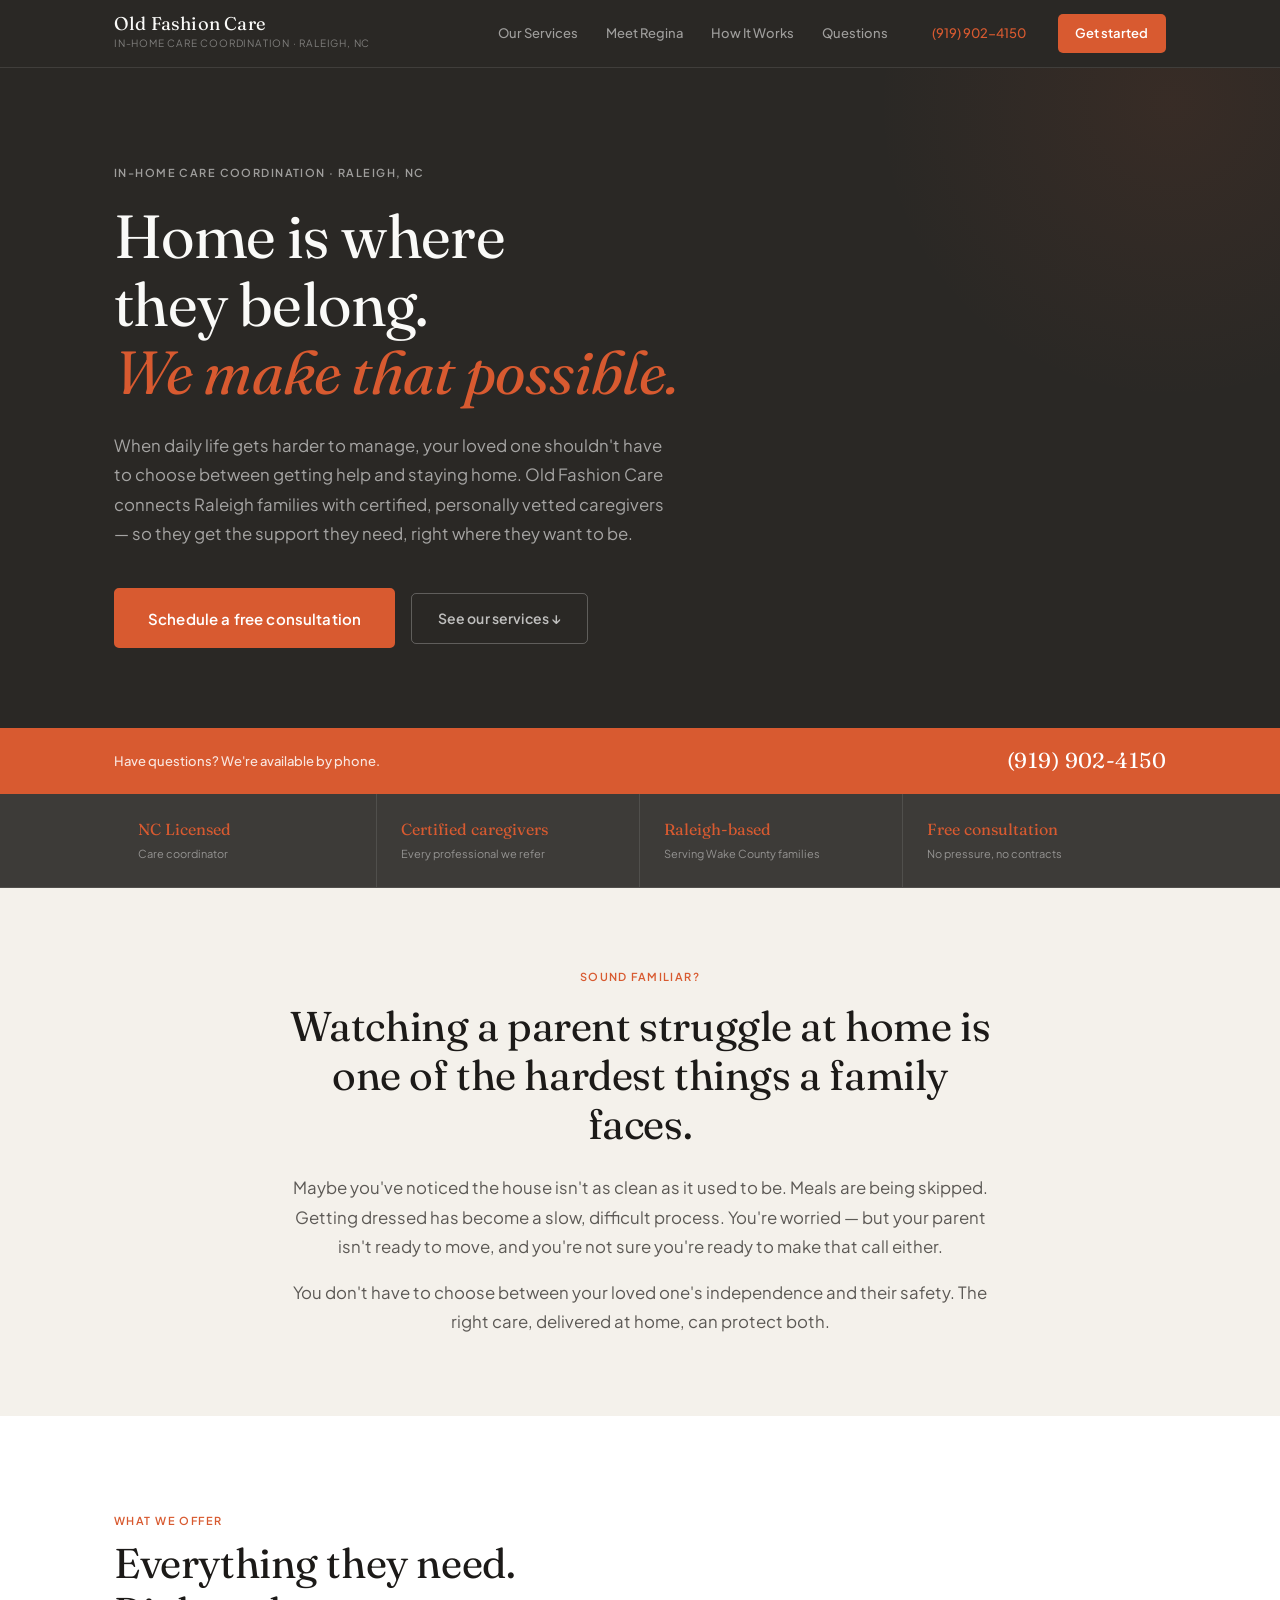
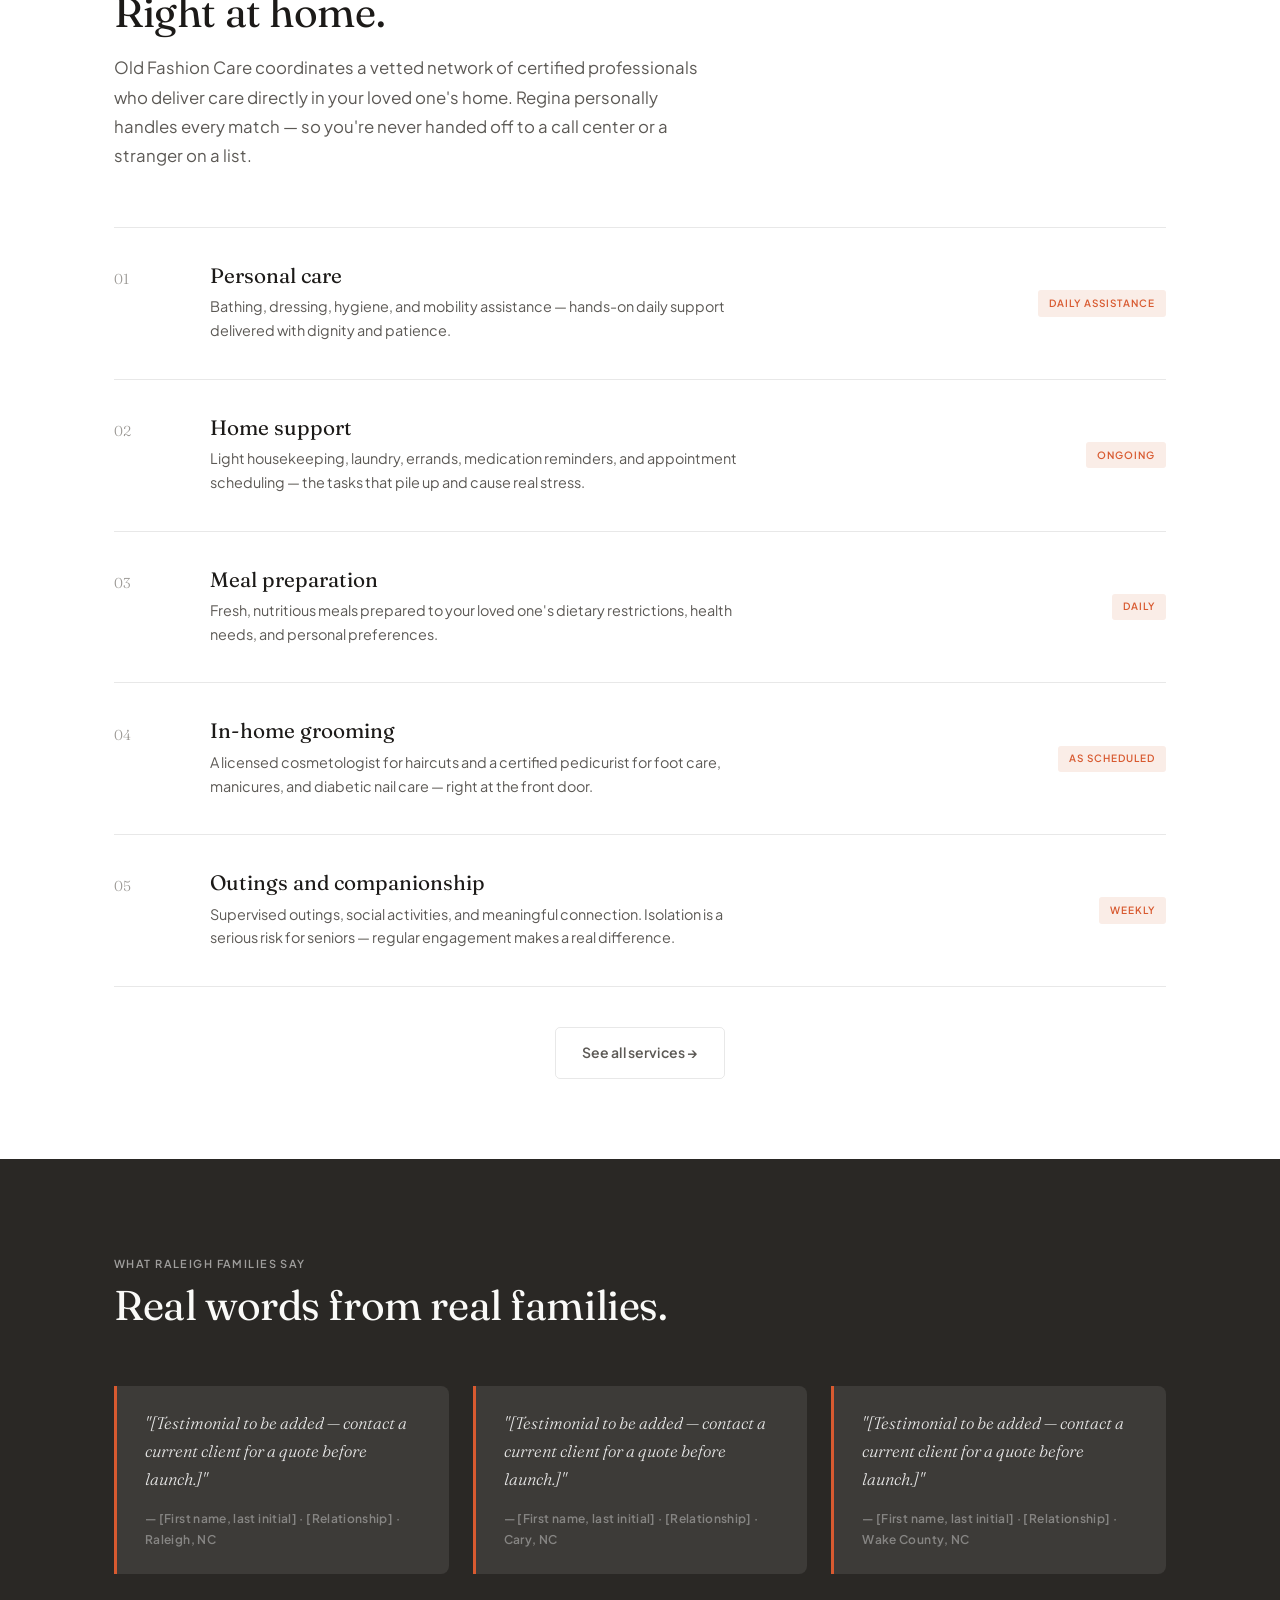
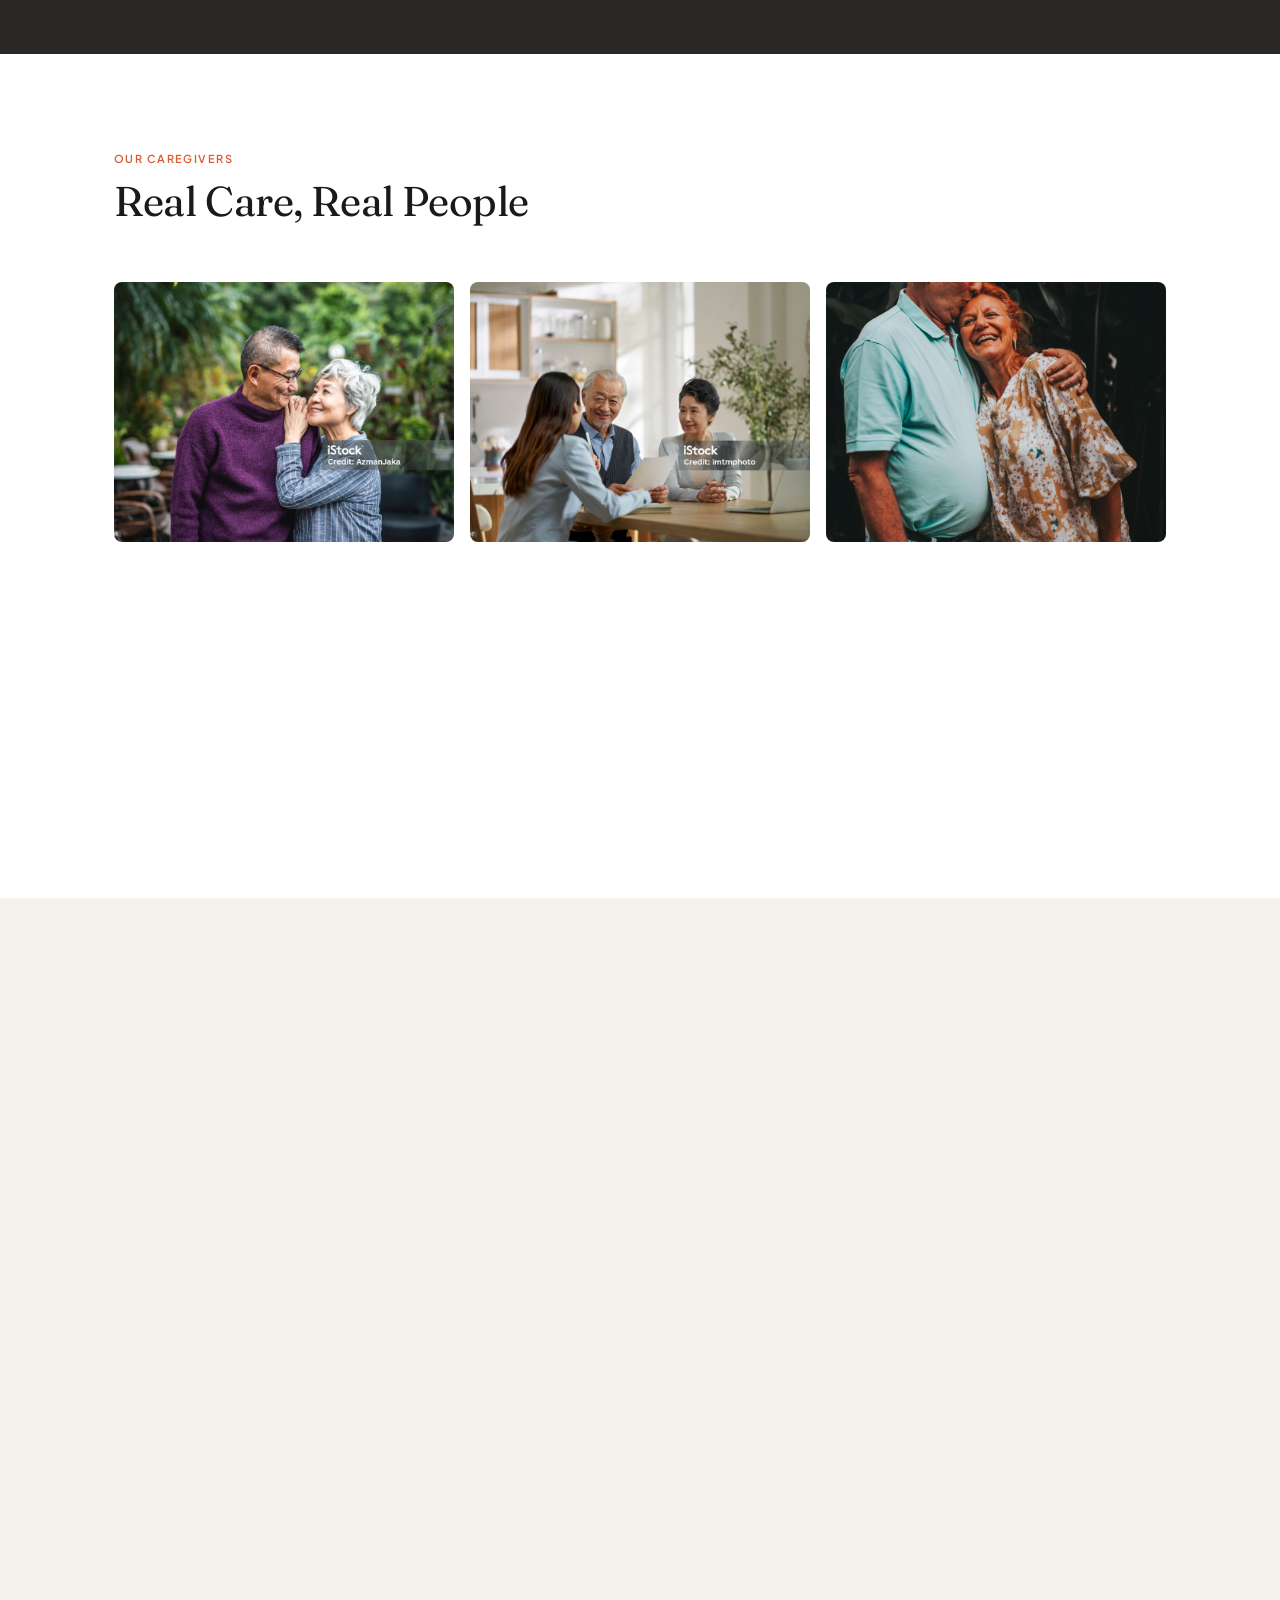
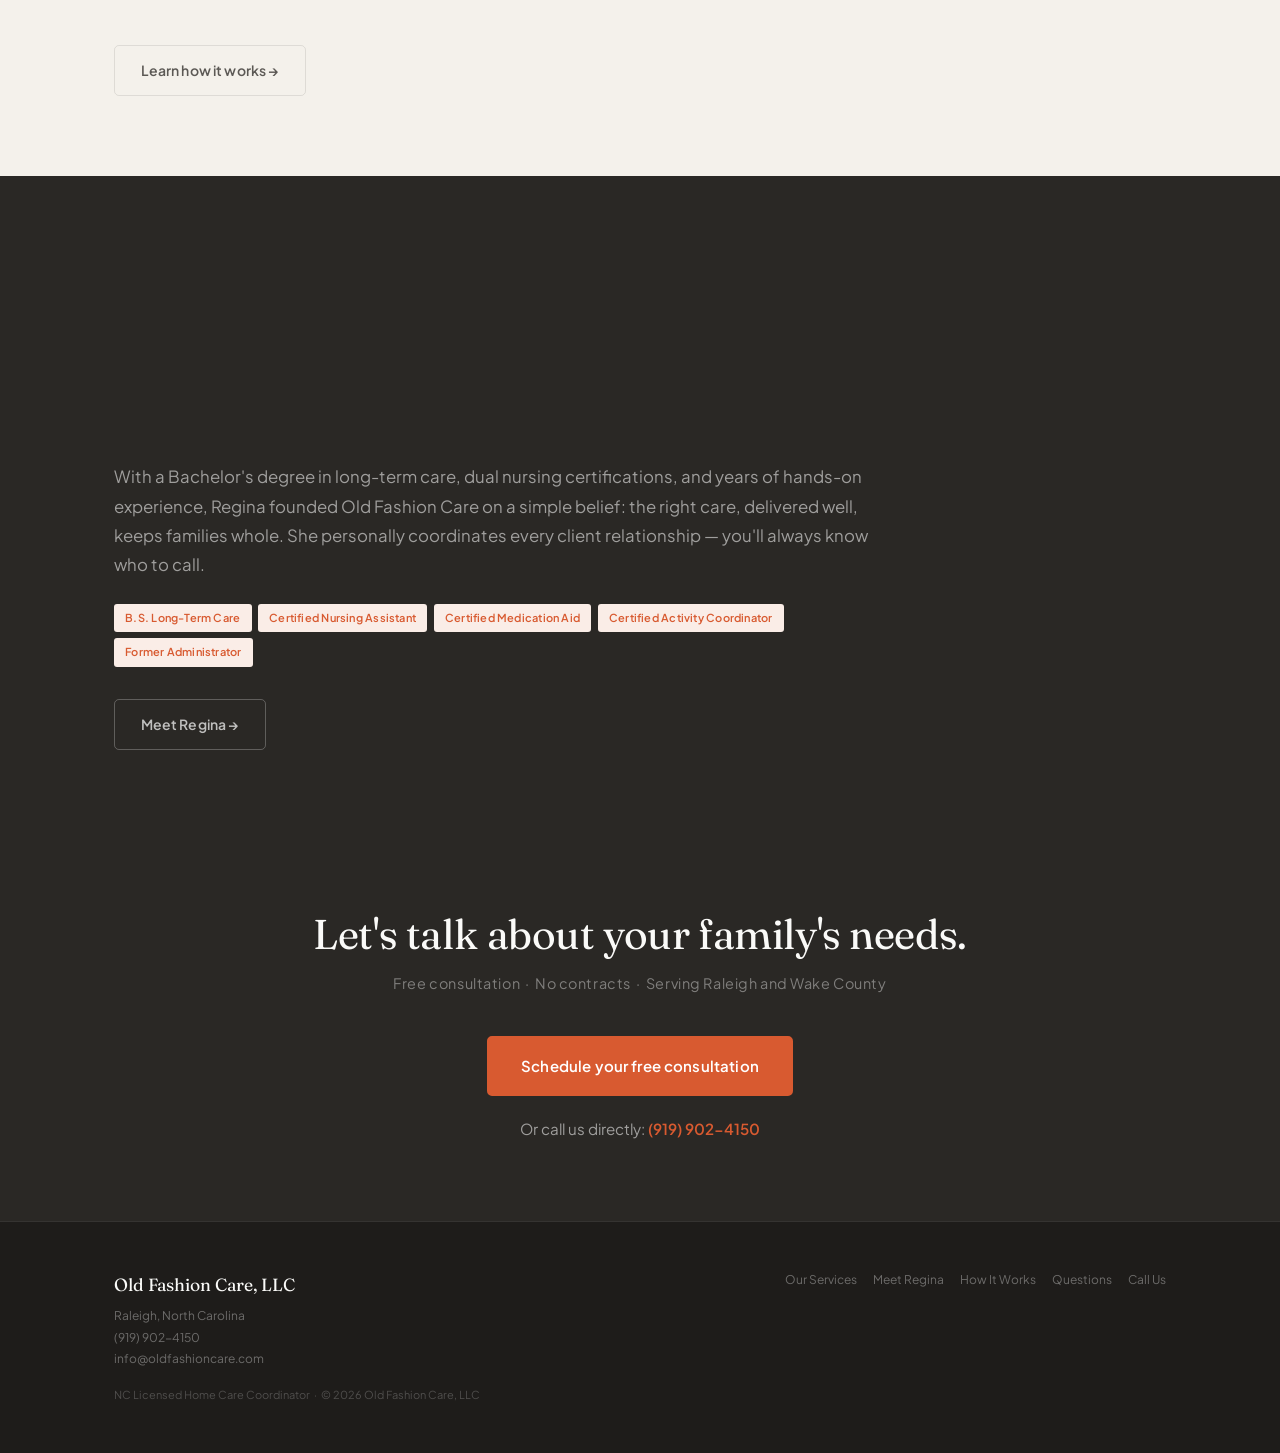
==== commit 624b8918: "Add photo social proof section and Starter Kit v3.3 migration Description: - Added caregiver photo g" ====
--- a/index.html
+++ b/index.html
@@ -7,6 +7,24 @@
   <meta name="description" content="Raleigh's trusted in-home care coordinator. Old Fashion Care connects families with certified, vetted caregivers — so your loved one stays home, safe, and comfortable.">
   <meta name="robots" content="index, follow">
   <link rel="canonical" href="https://oldfashioncare.com/">
+  <link rel="icon" href="/favicon.svg" type="image/svg+xml">
+  <link rel="apple-touch-icon" href="/images/apple-touch-icon.png">
+  <!-- Open Graph -->
+  <meta property="og:type"         content="website">
+  <meta property="og:site_name"    content="Old Fashion Care">
+  <meta property="og:locale"       content="en_US">
+  <meta property="og:title"        content="Home | Old Fashion Care | Raleigh, NC">
+  <meta property="og:description"  content="Raleigh's trusted in-home care coordinator. Old Fashion Care connects families with certified, vetted caregivers — so your loved one stays home, safe, and comfortable.">
+  <meta property="og:url"          content="https://oldfashioncare.com/">
+  <meta property="og:image"        content="https://oldfashioncare.com/images/og-default.png">
+  <meta property="og:image:width"  content="1200">
+  <meta property="og:image:height" content="630">
+  <meta property="og:image:alt"    content="Old Fashion Care — In-home care coordination in Raleigh, NC">
+  <!-- Twitter / X Card -->
+  <meta name="twitter:card"        content="summary_large_image">
+  <meta name="twitter:title"       content="Home | Old Fashion Care | Raleigh, NC">
+  <meta name="twitter:description" content="Raleigh's trusted in-home care coordinator. Old Fashion Care connects families with certified, vetted caregivers — so your loved one stays home, safe, and comfortable.">
+  <meta name="twitter:image"       content="https://oldfashioncare.com/images/og-default.png">
   <link rel="stylesheet" href="css/style.css">
   <script type="application/ld+json">
   {
@@ -25,6 +43,8 @@
     "url": "https://oldfashioncare.com"
   }
   </script>
+  <script defer data-domain="oldfashioncare.com"
+          src="https://plausible.io/js/script.js"></script>
 </head>
 <body>
 
@@ -223,6 +243,26 @@
     </section>
 
     <!-- ======================================================
+         PHOTO SOCIAL PROOF
+         ====================================================== -->
+    <section class="section section--white photos-section" aria-label="Our caregivers">
+      <div class="container">
+        <div class="section-header reveal">
+          <p class="t-overline">Our Caregivers</p>
+          <h2 class="h2">Real Care, Real People</h2>
+        </div>
+        <div class="photos-grid">
+          <img src="images/care-01.jpg" alt="Caregiver assisting an elderly client" loading="lazy" class="reveal" />
+          <img src="images/care-02.jpg" alt="Home care services in action" loading="lazy" class="reveal" />
+          <img src="images/care-03.jpg" alt="Compassionate caregiver with senior" loading="lazy" class="reveal" />
+          <img src="images/care-04.jpg" alt="Personal care support for elderly" loading="lazy" class="reveal" />
+          <img src="images/care-05.jpg" alt="Caregiver and senior enjoying time together" loading="lazy" class="reveal" />
+          <img src="images/care-06.jpg" alt="Professional home care services" loading="lazy" class="reveal" />
+        </div>
+      </div>
+    </section>
+
+    <!-- ======================================================
          HOW IT WORKS PREVIEW
          ====================================================== -->
     <section class="section section--cream" aria-label="How to get started">
--- a/css/style.css
+++ b/css/style.css
@@ -1200,4 +1200,39 @@
 
   .hiw-step { grid-template-columns: 1fr; }
   .hiw-step__num { font-size: 2rem; margin-bottom: -0.5rem; }
-}
+
+  .photos-grid { grid-template-columns: repeat(2, 1fr); }
+}
+
+/* ============================================================
+   PHOTO SOCIAL PROOF
+   ============================================================ */
+
+.photos-section { padding-top: 5rem; padding-bottom: 5rem; }
+
+.photos-grid {
+  display: grid;
+  grid-template-columns: repeat(3, 1fr);
+  gap: 1rem;
+  margin-top: 2.5rem;
+}
+
+.photos-grid img {
+  width: 100%;
+  height: 260px;
+  object-fit: cover;
+  border-radius: 8px;
+  display: block;
+}
+
+@media (max-width: 480px) {
+  .photos-grid { grid-template-columns: 1fr; }
+}
+
+/* Founder photo — full rectangular portrait */
+img.founder-photo {
+  width: 100%;
+  height: auto;
+  display: block;
+  border-radius: 6px;
+}
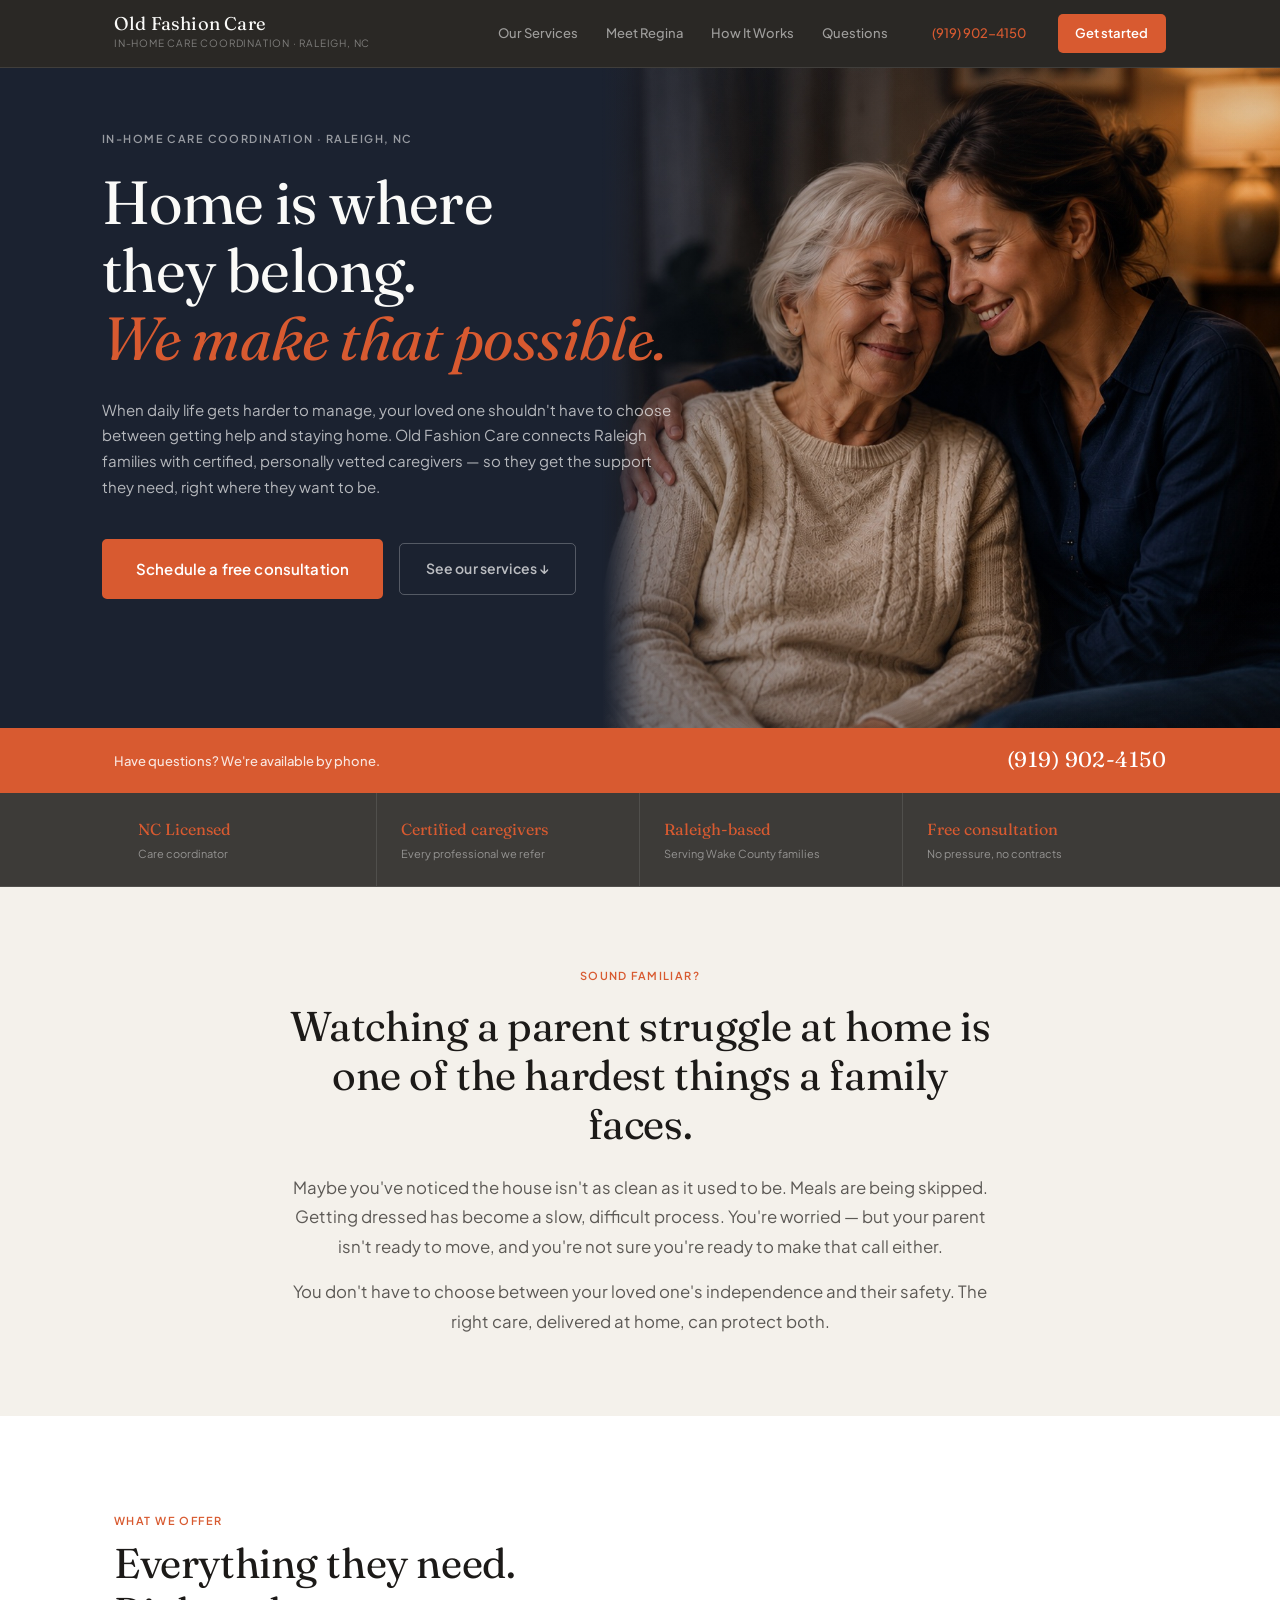
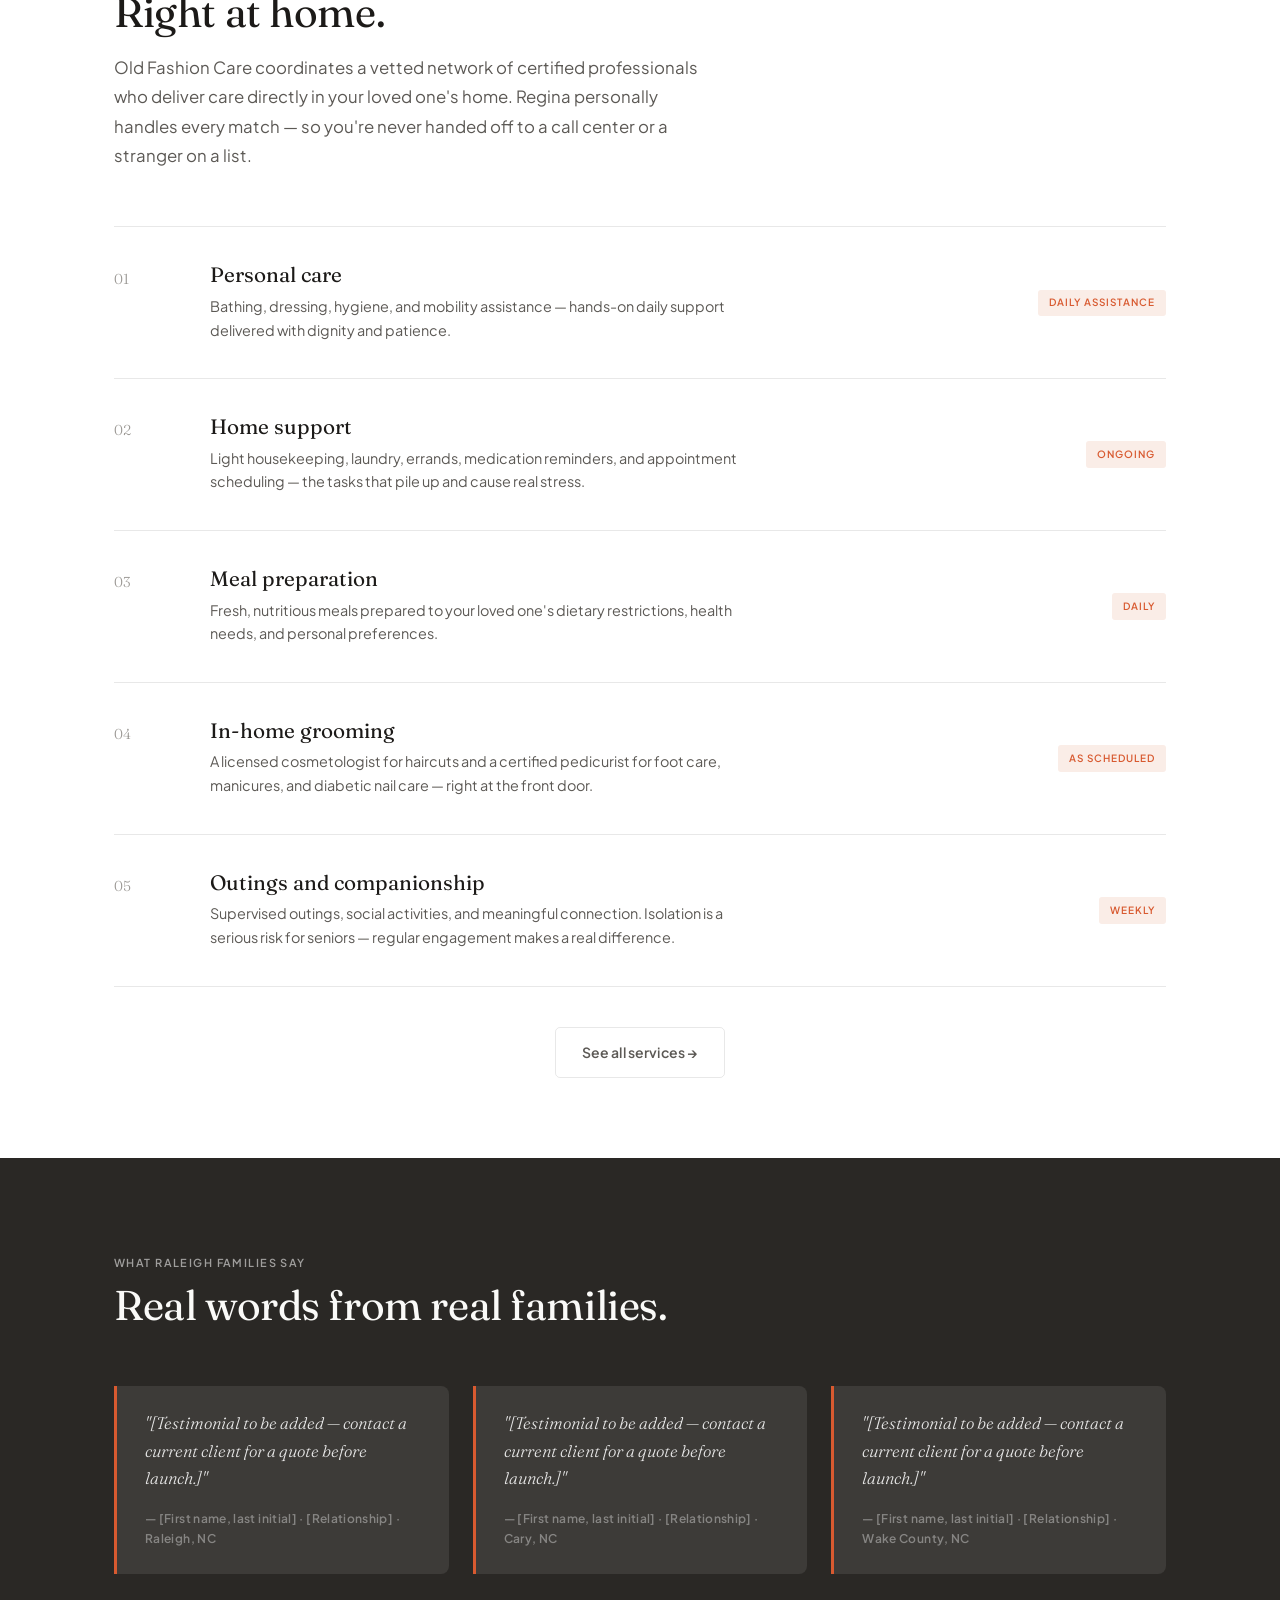
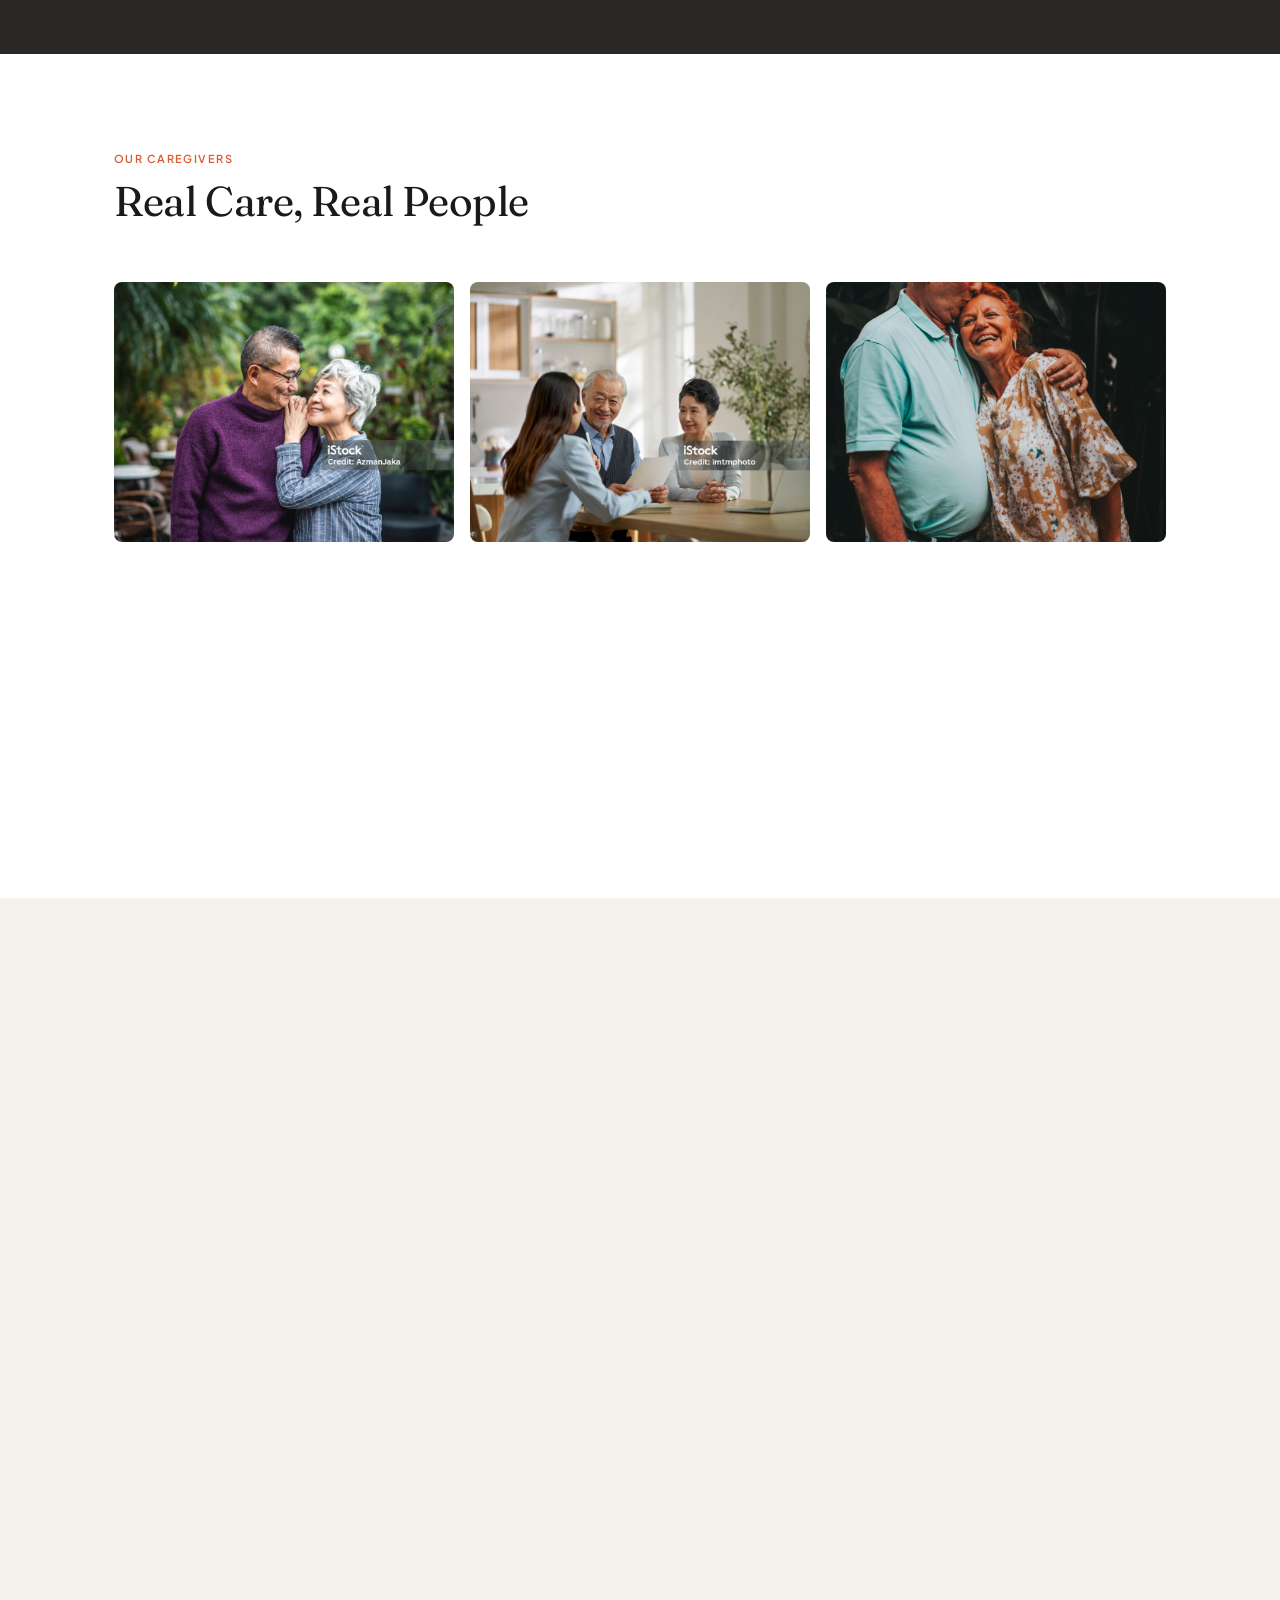
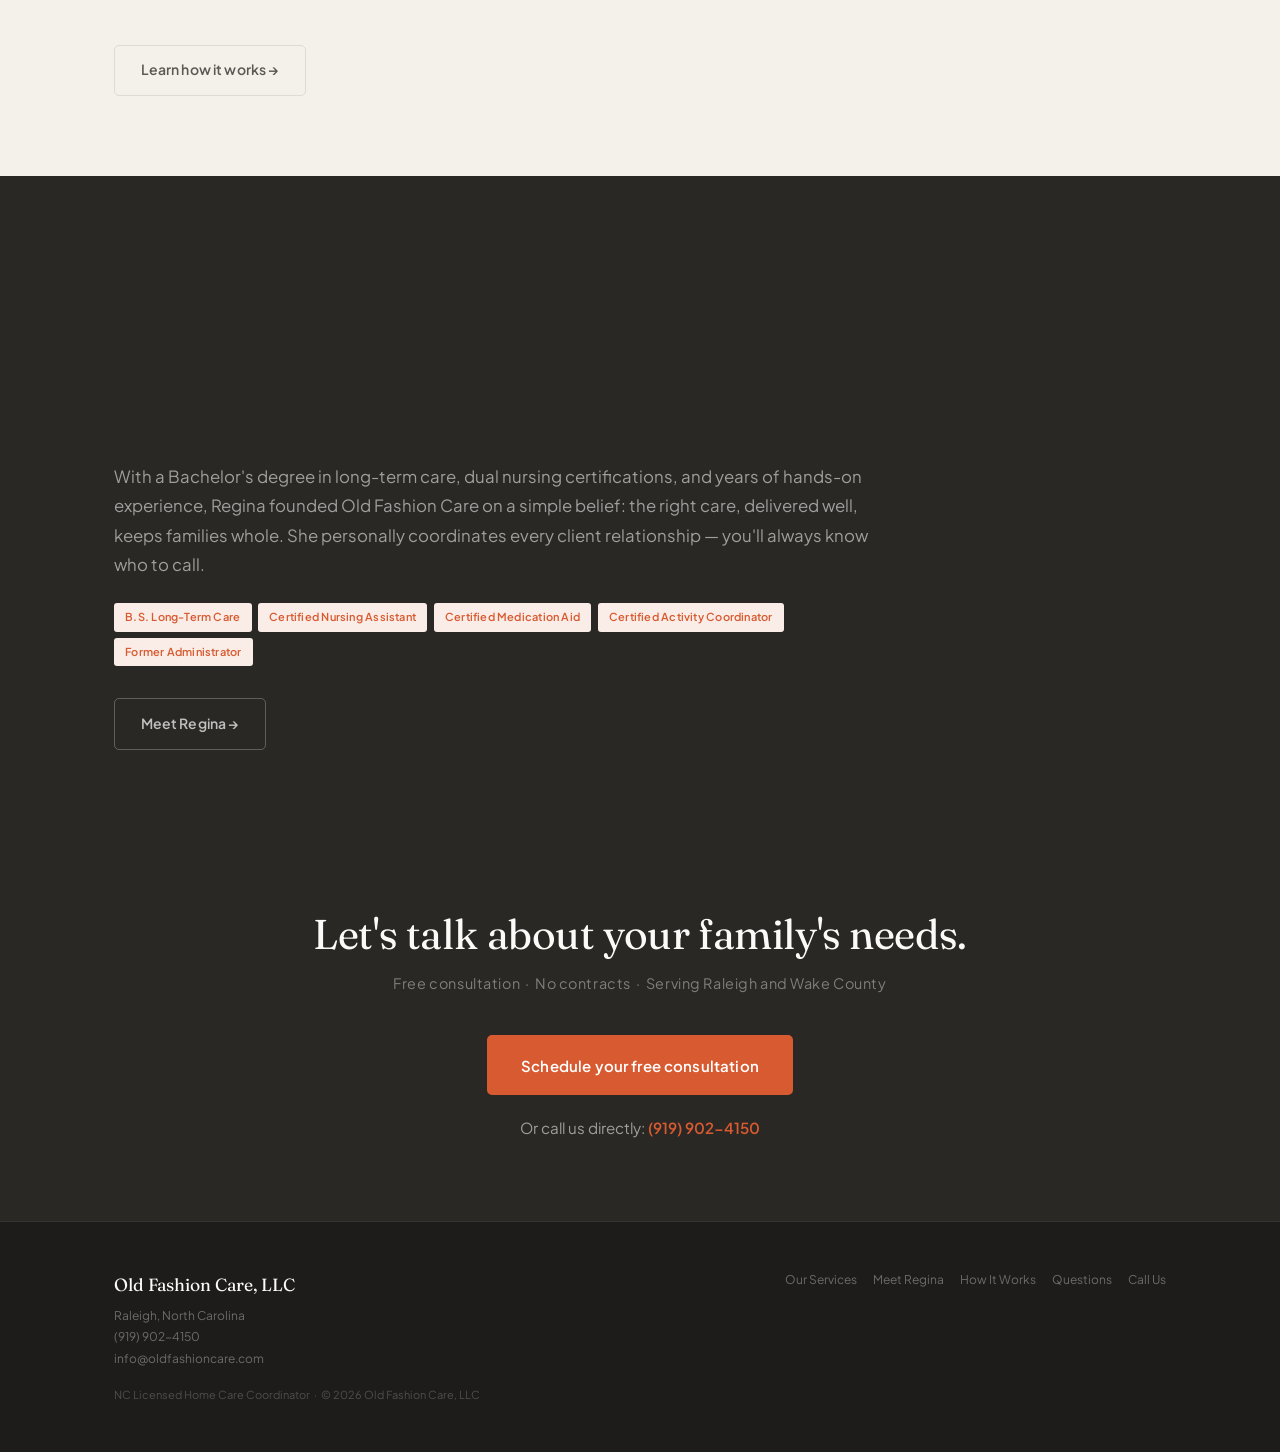
==== commit 5a7abc8f: "SEO audit fixes + Production Readiness Skills deployment Description: - Audited SEO metadata (titles" ====
--- a/index.html
+++ b/index.html
@@ -8,7 +8,6 @@
   <meta name="robots" content="index, follow">
   <link rel="canonical" href="https://oldfashioncare.com/">
   <link rel="icon" href="/favicon.svg" type="image/svg+xml">
-  <link rel="apple-touch-icon" href="/images/apple-touch-icon.png">
   <!-- Open Graph -->
   <meta property="og:type"         content="website">
   <meta property="og:site_name"    content="Old Fashion Care">
@@ -16,15 +15,15 @@
   <meta property="og:title"        content="Home | Old Fashion Care | Raleigh, NC">
   <meta property="og:description"  content="Raleigh's trusted in-home care coordinator. Old Fashion Care connects families with certified, vetted caregivers — so your loved one stays home, safe, and comfortable.">
   <meta property="og:url"          content="https://oldfashioncare.com/">
-  <meta property="og:image"        content="https://oldfashioncare.com/images/og-default.png">
-  <meta property="og:image:width"  content="1200">
-  <meta property="og:image:height" content="630">
+  <meta property="og:image"        content="https://oldfashioncare.com/images/hero-ai.jpg">
+  <meta property="og:image:width"  content="1100">
+  <meta property="og:image:height" content="934">
   <meta property="og:image:alt"    content="Old Fashion Care — In-home care coordination in Raleigh, NC">
   <!-- Twitter / X Card -->
   <meta name="twitter:card"        content="summary_large_image">
   <meta name="twitter:title"       content="Home | Old Fashion Care | Raleigh, NC">
   <meta name="twitter:description" content="Raleigh's trusted in-home care coordinator. Old Fashion Care connects families with certified, vetted caregivers — so your loved one stays home, safe, and comfortable.">
-  <meta name="twitter:image"       content="https://oldfashioncare.com/images/og-default.png">
+  <meta name="twitter:image"       content="https://oldfashioncare.com/images/hero-ai.jpg">
   <link rel="stylesheet" href="css/style.css">
   <script type="application/ld+json">
   {
--- a/css/style.css
+++ b/css/style.css
@@ -7,6 +7,7 @@
   --charcoal:      #2A2825;
   --charcoal-mid:  #3D3B38;
   --charcoal-lite: #524F4B;
+  --navy:          #1b2230;
   --coral:         #D85A30;
   --coral-dark:    #B8451F;
   --coral-pale:    #FAEDE7;
@@ -325,18 +326,74 @@
    HERO (DARK)
    ============================================================ */
 .hero {
-  background: var(--charcoal);
+  position: relative;
+  display: flex;
+  align-items: center;
+  min-height: 660px;
   padding-block: 6rem 5rem;
+  overflow: hidden;
+  background-color: var(--navy);
+}
+.hero > .container {
   position: relative;
-  overflow: hidden;
-}
+  z-index: 2;
+  width: 100%;
+  /* shift the hero copy right toward the people: paragraph slightly overlays the
+     caregiver's hand, and "possible." sits a nice gap from the older woman's head,
+     aligned toward her ear. Reset on mobile. */
+  padding-left: 0.75rem;
+  /* nudge the copy column UP so the orange "possible." period lines up with the
+     bottom of the older woman's earlobe (photo is NOT moved). Reset on mobile. */
+  margin-top: -5.2rem;
+}
+/* Featured photo layer: a right-anchored band (~57%) so the people sit on the RIGHT
+   and the copy zone on the left stays navy. The band's hard left edge sits at ~43%,
+   INSIDE the gradient's still-opaque (~0.8) zone, so it's invisible — no seam/line.
+   The smooth gradient then feathers over the photo's left edge (matches the reference).
+   --hero-photo-w is the framing knob: smaller = people farther right. */
 .hero::before {
   content: '';
   position: absolute;
-  top: -40%; right: -15%;
-  width: 600px; height: 600px;
-  border-radius: 50%;
-  background: radial-gradient(circle, rgba(216,90,48,0.08) 0%, transparent 70%);
+  top: 0; bottom: 0; right: 0; left: auto;
+  width: var(--hero-photo-w, 53%);
+  z-index: 0;
+  background-image: url('../images/hero-ai.jpg');
+  background-repeat: no-repeat;
+  /* bias to the left of the photo so the hand-on-shoulder is not clipped */
+  background-position: left center;
+  background-size: cover;
+  /* thin feather on the band's left edge: softens the seam line without reaching the
+     hand (which sits ~3-6% into the band) — the hand stays at full opacity */
+  -webkit-mask-image: linear-gradient(90deg, transparent 0%, #000 6%);
+          mask-image: linear-gradient(90deg, transparent 0%, #000 6%);
+  pointer-events: none;
+}
+/* Strong left→right navy overlay that protects the copy zone:
+   0–42% very dark (~0.95+), 42–58% feathered transition, 58–100% light cinematic.
+   The opaque left also conceals the photo band's edge. Opacities = readability knob. */
+.hero::after {
+  content: '';
+  position: absolute;
+  inset: 0;
+  z-index: 1;
+  background:
+    linear-gradient(100deg,
+      rgba(27,34,48,0.97) 0%,
+      rgba(27,34,48,0.94) 18%,
+      rgba(27,34,48,0.86) 22%,
+      rgba(27,34,48,0.72) 28%,
+      rgba(27,34,48,0.56) 34%,
+      rgba(27,34,48,0.40) 40%,
+      rgba(27,34,48,0.26) 46%,
+      rgba(27,34,48,0.14) 52%,
+      rgba(27,34,48,0.05) 60%,
+      rgba(27,34,48,0.00) 100%),
+    /* gentle vertical vignette keeps top/bottom from washing out */
+    linear-gradient(180deg,
+      rgba(27,34,48,0.16) 0%,
+      rgba(27,34,48,0.00) 24%,
+      rgba(27,34,48,0.00) 78%,
+      rgba(27,34,48,0.18) 100%);
   pointer-events: none;
 }
 .hero__eyebrow {
@@ -345,17 +402,17 @@
 .hero__headline {
   color: var(--warm-white);
   margin-bottom: 1.5rem;
-  max-width: 680px;
+  max-width: 620px;
 }
 .hero__headline em {
   color: var(--coral);
   font-style: italic;
 }
 .hero__sub {
-  font-size: 1.05rem;
-  color: rgba(255,255,255,0.58);
-  max-width: 560px;
-  line-height: 1.75;
+  font-size: 0.94rem;
+  color: rgba(255,255,255,0.68);
+  max-width: 580px;
+  line-height: 1.7;
   margin-bottom: 2.5rem;
 }
 .hero__actions {
@@ -1183,7 +1240,26 @@
   :root { --nav-h: 60px; }
   .section { padding-block: 3.5rem; }
   .section--lg { padding-block: 4.5rem; }
-  .hero { padding-block: 4rem 3rem; }
+  .hero { padding-block: 4rem 3rem; min-height: 520px; }
+  /* Mobile: drop the desktop copy indent + upward nudge (full-bleed photo, no right-band) */
+  .hero > .container { padding-left: 1.5rem; margin-top: 0; }
+  /* Mobile: photo goes full-bleed (reset the desktop right-band) and is biased
+     right so the people stay visible under the stronger top-down overlay. */
+  .hero::before {
+    left: 0; right: 0; width: 100%;
+    background-position: 60% 28%;
+    -webkit-mask-image: none;
+            mask-image: none;
+  }
+  /* Mobile: readability first — stronger top-down navy so copy never sits on
+     busy facial detail; photo reads warm toward the bottom. */
+  .hero::after {
+    background: linear-gradient(180deg,
+      rgba(27,34,48,0.92) 0%,
+      rgba(27,34,48,0.82) 40%,
+      rgba(27,34,48,0.60) 68%,
+      rgba(27,34,48,0.48) 100%);
+  }
 
   .service-item {
     grid-template-columns: 44px 1fr;
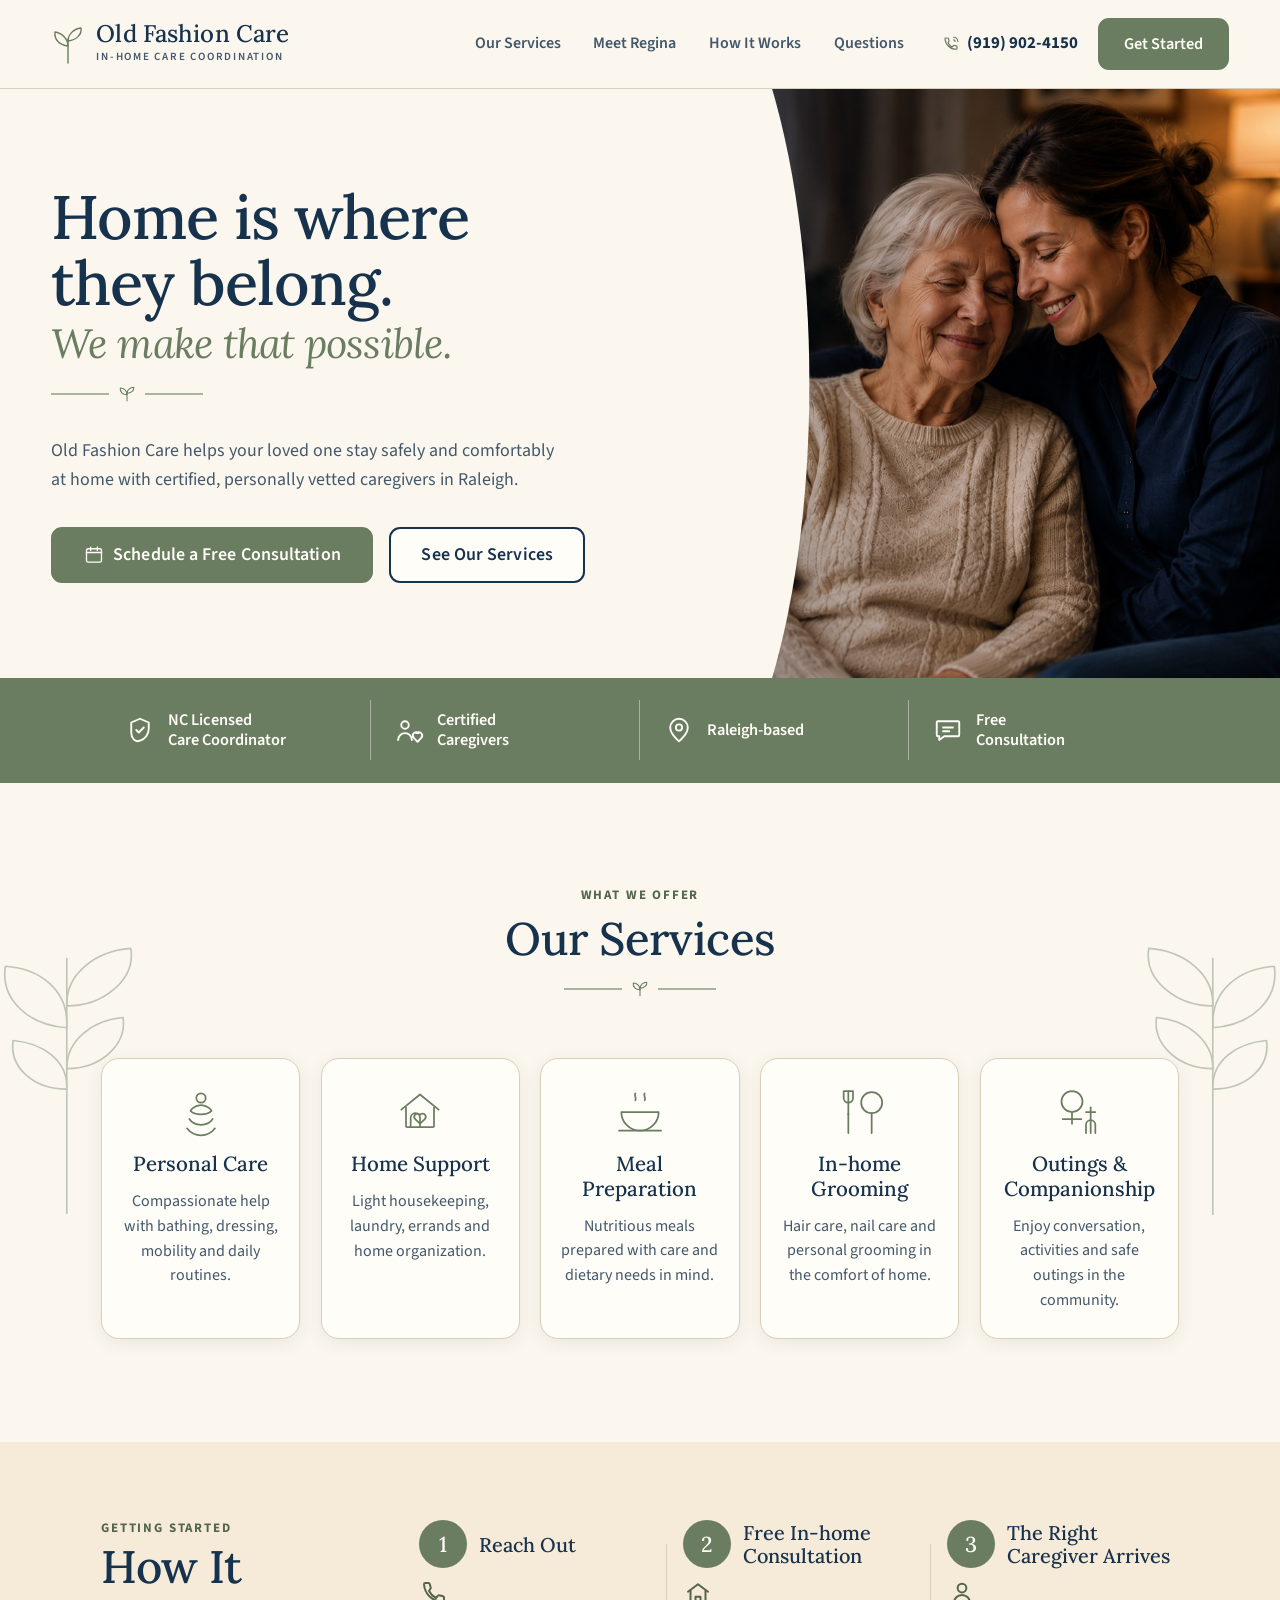
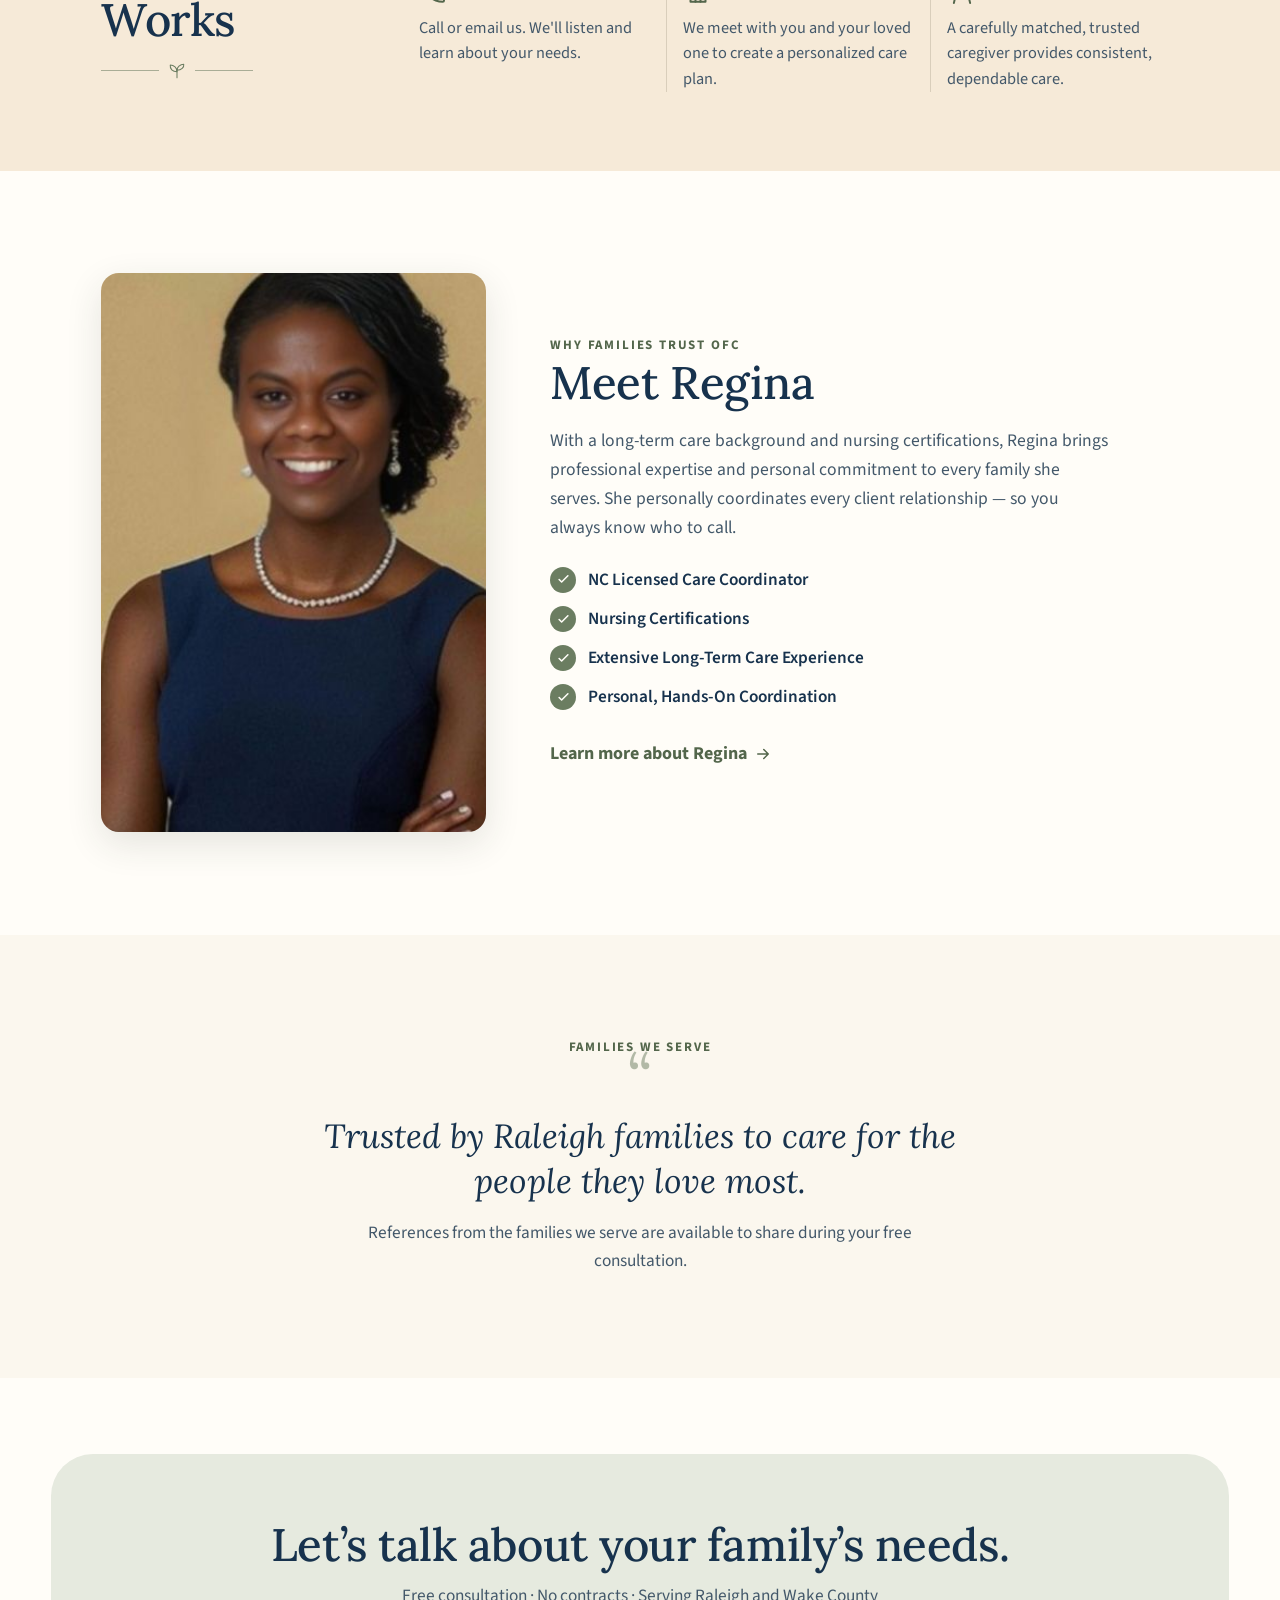
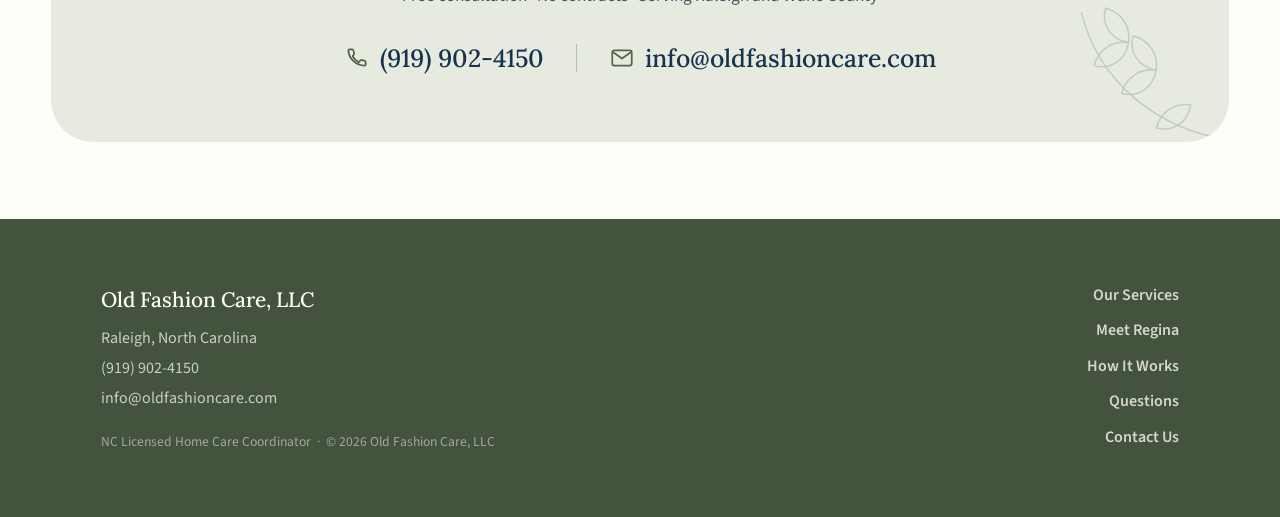
==== commit 51a28834: "design: add Editorial Sage redesign (isolated branch, main untouched) Implement the full Editorial S" ====
--- a/index.html
+++ b/index.html
@@ -24,7 +24,7 @@
   <meta name="twitter:title"       content="Home | Old Fashion Care | Raleigh, NC">
   <meta name="twitter:description" content="Raleigh's trusted in-home care coordinator. Old Fashion Care connects families with certified, vetted caregivers — so your loved one stays home, safe, and comfortable.">
   <meta name="twitter:image"       content="https://oldfashioncare.com/images/hero-ai.jpg">
-  <link rel="stylesheet" href="css/style.css">
+  <link rel="stylesheet" href="css/editorial-sage.css">
   <script type="application/ld+json">
   {
     "@context": "https://schema.org",
@@ -47,294 +47,259 @@
 </head>
 <body>
 
+  <a class="es-skip-link" href="#main-content">Skip to main content</a>
+
   <!-- ======================================================
-       NAVIGATION
+       HEADER
        ====================================================== -->
-  <nav class="nav" aria-label="Main navigation">
-    <div class="nav__inner">
-      <a href="index.html" class="nav__logo" aria-label="Old Fashion Care home">
-        <span class="nav__logo-name">Old Fashion Care</span>
-        <span class="nav__logo-sub">In-home care coordination · Raleigh, NC</span>
+  <header class="es-header">
+    <div class="es-header__inner">
+      <a class="es-brand" href="index.html" aria-label="Old Fashion Care home">
+        <svg class="es-brand__leaf" viewBox="0 0 34 40" fill="none" stroke="currentColor" stroke-width="1.4" stroke-linecap="round" stroke-linejoin="round" aria-hidden="true" focusable="false">
+          <path d="M17 39V15"/>
+          <path d="M17 22C17 15 11 9 4 8c-1 7 4 13 13 14Z"/>
+          <path d="M17 17C17 11 22 5 30 4c1 6-4 12-13 13Z"/>
+        </svg>
+        <span class="es-brand__text">
+          <span class="es-brand__name">Old Fashion Care</span>
+          <span class="es-brand__sub">In-home Care Coordination</span>
+        </span>
       </a>
-      <div class="nav__links">
+
+      <nav class="es-nav" aria-label="Main navigation">
         <a href="services.html" class="nav__link">Our Services</a>
         <a href="about.html" class="nav__link">Meet Regina</a>
         <a href="how-it-works.html" class="nav__link">How It Works</a>
         <a href="questions.html" class="nav__link">Questions</a>
-      </div>
-      <a href="tel:9199024150" class="nav__phone">(919) 902-4150</a>
-      <a href="contact.html" class="nav__cta">Get started</a>
-      <button class="nav__hamburger" aria-label="Open menu" aria-expanded="false">
+      </nav>
+
+      <div class="es-header__actions">
+        <a href="tel:9199024150" class="es-phone">
+          <svg viewBox="0 0 24 24" fill="none" stroke="currentColor" stroke-width="1.6" stroke-linecap="round" stroke-linejoin="round" aria-hidden="true" focusable="false"><path d="M15.5 3A5.5 5.5 0 0 1 21 8.5"/><path d="M15.5 6.5A2 2 0 0 1 17.5 8.5"/><path d="M4 5c0-.6.4-1 1-1h2.6c.5 0 .9.3 1 .8l.8 3c.1.4-.1.8-.4 1L8 10.4a13 13 0 0 0 5.6 5.6l1.6-1.9c.3-.3.7-.4 1-.3l3 .8c.5.1.8.5.8 1V18c0 .6-.4 1-1 1A15 15 0 0 1 4 5Z"/></svg>
+          <span>(919) 902-4150</span>
+        </a>
+        <a href="contact.html" class="es-header__cta">Get Started</a>
+      </div>
+
+      <button class="es-menu-toggle js-menu-toggle" aria-label="Open menu" aria-expanded="false" aria-controls="es-mobile-nav">
         <span></span><span></span><span></span>
       </button>
     </div>
-  </nav>
-
-  <!-- Mobile nav -->
-  <div class="nav__mobile" role="navigation" aria-label="Mobile navigation">
-    <a href="services.html" class="nav__link">Our Services</a>
-    <a href="about.html" class="nav__link">Meet Regina</a>
-    <a href="how-it-works.html" class="nav__link">How It Works</a>
-    <a href="questions.html" class="nav__link">Questions</a>
-    <a href="tel:9199024150" class="nav__phone">(919) 902-4150</a>
-    <a href="contact.html" class="nav__cta">Get started</a>
-  </div>
-
-  <main>
+
+    <!-- Mobile dropdown -->
+    <div class="es-mobile-nav" id="es-mobile-nav" role="navigation" aria-label="Mobile navigation">
+      <a href="services.html" class="nav__link">Our Services</a>
+      <a href="about.html" class="nav__link">Meet Regina</a>
+      <a href="how-it-works.html" class="nav__link">How It Works</a>
+      <a href="questions.html" class="nav__link">Questions</a>
+      <a href="tel:9199024150" class="es-phone">
+        <svg viewBox="0 0 24 24" fill="none" stroke="currentColor" stroke-width="1.6" stroke-linecap="round" stroke-linejoin="round" aria-hidden="true" focusable="false"><path d="M4 5c0-.6.4-1 1-1h2.6c.5 0 .9.3 1 .8l.8 3c.1.4-.1.8-.4 1L8 10.4a13 13 0 0 0 5.6 5.6l1.6-1.9c.3-.3.7-.4 1-.3l3 .8c.5.1.8.5.8 1V18c0 .6-.4 1-1 1A15 15 0 0 1 4 5Z"/></svg>
+        <span>(919) 902-4150</span>
+      </a>
+      <a href="contact.html" class="es-header__cta">Get Started</a>
+    </div>
+  </header>
+
+  <main id="main-content">
 
     <!-- ======================================================
          HERO
          ====================================================== -->
-    <section class="hero" aria-label="Introduction">
-      <div class="container">
-        <p class="t-overline t-overline--light hero__eyebrow">In-home care coordination · Raleigh, NC</p>
-        <h1 class="h1 hero__headline">
-          Home is where<br>
-          they belong.<br>
-          <em>We make that possible.</em>
-        </h1>
-        <p class="hero__sub">
-          When daily life gets harder to manage, your loved one shouldn't have to choose between getting help and staying home. Old Fashion Care connects Raleigh families with certified, personally vetted caregivers — so they get the support they need, right where they want to be.
-        </p>
-        <div class="hero__actions">
-          <a href="contact.html" class="btn btn--coral btn--lg">Schedule a free consultation</a>
-          <a href="services.html" class="btn btn--ghost-light">See our services ↓</a>
-        </div>
-      </div>
-    </section>
-
-    <!-- ======================================================
-         PHONE STRIP
-         ====================================================== -->
-    <div class="phone-strip section--coral">
-      <div class="container phone-strip__inner">
-        <span class="phone-strip__text">Have questions? We're available by phone.</span>
-        <span class="phone-strip__num"><a href="tel:9199024150">(919) 902-4150</a></span>
-      </div>
-    </div>
-
-    <!-- ======================================================
-         TRUST BAR
-         ====================================================== -->
-    <div class="trust-bar" aria-label="Credentials">
-      <div class="container">
-        <div class="trust-bar__grid">
-          <div class="trust-bar__item">
-            <span class="trust-bar__value">NC Licensed</span>
-            <span class="trust-bar__label">Care coordinator</span>
-          </div>
-          <div class="trust-bar__item">
-            <span class="trust-bar__value">Certified caregivers</span>
-            <span class="trust-bar__label">Every professional we refer</span>
-          </div>
-          <div class="trust-bar__item">
-            <span class="trust-bar__value">Raleigh-based</span>
-            <span class="trust-bar__label">Serving Wake County families</span>
-          </div>
-          <div class="trust-bar__item">
-            <span class="trust-bar__value">Free consultation</span>
-            <span class="trust-bar__label">No pressure, no contracts</span>
-          </div>
-        </div>
-      </div>
-    </div>
-
-    <!-- ======================================================
-         PROBLEM / AGITATION
-         ====================================================== -->
-    <section class="section section--cream reveal" aria-label="Why families reach out">
-      <div class="container" style="max-width: 760px; text-align: center;">
-        <p class="t-overline" style="margin-bottom:1rem;">Sound familiar?</p>
-        <h2 class="h2" style="margin-bottom: 1.5rem;">Watching a parent struggle at home is one of the hardest things a family faces.</h2>
-        <p class="t-body-lg">
-          Maybe you've noticed the house isn't as clean as it used to be. Meals are being skipped. Getting dressed has become a slow, difficult process. You're worried — but your parent isn't ready to move, and you're not sure you're ready to make that call either.
-        </p>
-        <p class="t-body-lg" style="margin-top: 1rem;">
-          You don't have to choose between your loved one's independence and their safety. The right care, delivered at home, can protect both.
-        </p>
-      </div>
-    </section>
-
-    <!-- ======================================================
-         SERVICES PREVIEW
-         ====================================================== -->
-    <section class="section section--white" aria-label="Services overview">
-      <div class="container">
-        <div class="section-header reveal">
-          <p class="t-overline">What we offer</p>
-          <h2 class="h2">Everything they need.<br>Right at home.</h2>
-          <p class="t-body-lg" style="margin-top: 1rem; max-width: 600px;">Old Fashion Care coordinates a vetted network of certified professionals who deliver care directly in your loved one's home. Regina personally handles every match — so you're never handed off to a call center or a stranger on a list.</p>
-        </div>
-
-        <div class="services-list" role="list">
-          <div class="service-item reveal" role="listitem">
-            <span class="service-item__num">01</span>
-            <div class="service-item__body">
-              <h3 class="service-item__name">Personal care</h3>
-              <p class="service-item__desc">Bathing, dressing, hygiene, and mobility assistance — hands-on daily support delivered with dignity and patience.</p>
+    <section class="es-hero" aria-label="Introduction">
+      <div class="es-hero__inner">
+        <div class="es-hero__content">
+          <h1 class="es-hero__title">
+            Home is where<br>
+            they belong.
+            <span class="es-hero__title-accent">We make that possible.</span>
+          </h1>
+          <span class="es-divider" aria-hidden="true">
+            <svg viewBox="0 0 24 24" fill="none" stroke="currentColor" stroke-width="1.4" stroke-linecap="round" stroke-linejoin="round"><path d="M12 21V9"/><path d="M12 13C12 8 8 4 3 4c-.6 5 3 9 9 9Z"/><path d="M12 11C12 7 16 3 21 3c.6 4-3 8-9 8Z"/></svg>
+          </span>
+          <p class="es-hero__sub">
+            Old Fashion Care helps your loved one stay safely and comfortably at home with certified, personally vetted caregivers in Raleigh.
+          </p>
+          <div class="es-hero__actions">
+            <a href="contact.html" class="es-btn es-btn--primary es-btn--lg">
+              <svg viewBox="0 0 24 24" fill="none" stroke="currentColor" stroke-width="1.6" stroke-linecap="round" stroke-linejoin="round" aria-hidden="true" focusable="false"><rect x="3" y="4.5" width="18" height="16" rx="2"/><path d="M3 9h18"/><path d="M8 2.5v4M16 2.5v4"/></svg>
+              Schedule a Free Consultation
+            </a>
+            <a href="services.html" class="es-btn es-btn--outline es-btn--lg">See Our Services</a>
+          </div>
+        </div>
+        <div class="es-hero__media">
+          <img src="images/hero-ai.jpg" alt="A caregiver sitting with an older woman at home, sharing a warm moment" width="1400" height="933">
+        </div>
+      </div>
+    </section>
+
+    <!-- ======================================================
+         TRUST BAND
+         ====================================================== -->
+    <section class="es-trust" aria-label="Credentials">
+      <div class="es-trust__inner">
+        <div class="es-trust__item">
+          <svg viewBox="0 0 24 24" fill="none" stroke="currentColor" stroke-width="1.5" stroke-linecap="round" stroke-linejoin="round" aria-hidden="true" focusable="false"><path d="M12 3l7 3v5c0 4.4-3 8.3-7 9.5C8 22.3 5 18.4 5 14V6l7-3Z"/><path d="M9 12l2 2 4-4"/></svg>
+          <span class="es-trust__label">NC Licensed<br>Care Coordinator</span>
+        </div>
+        <div class="es-trust__item">
+          <svg viewBox="0 0 24 24" fill="none" stroke="currentColor" stroke-width="1.5" stroke-linecap="round" stroke-linejoin="round" aria-hidden="true" focusable="false"><circle cx="8" cy="8" r="3"/><path d="M2.5 20a5.5 5.5 0 0 1 11 0"/><path d="M17 14.5c1.3-1.2 3.2-1 4.2.3.9 1.2.6 2.8-.6 3.9L18 21.5l-2.6-2.8c-1.2-1.1-1.5-2.7-.6-3.9 1-1.3 2.9-1.5 4.2-.3Z"/></svg>
+          <span class="es-trust__label">Certified<br>Caregivers</span>
+        </div>
+        <div class="es-trust__item">
+          <svg viewBox="0 0 24 24" fill="none" stroke="currentColor" stroke-width="1.5" stroke-linecap="round" stroke-linejoin="round" aria-hidden="true" focusable="false"><path d="M12 21s7-5.5 7-11a7 7 0 0 0-14 0c0 5.5 7 11 7 11Z"/><circle cx="12" cy="10" r="2.5"/></svg>
+          <span class="es-trust__label">Raleigh-based</span>
+        </div>
+        <div class="es-trust__item">
+          <svg viewBox="0 0 24 24" fill="none" stroke="currentColor" stroke-width="1.5" stroke-linecap="round" stroke-linejoin="round" aria-hidden="true" focusable="false"><path d="M4 5h16a1 1 0 0 1 1 1v10a1 1 0 0 1-1 1H9l-4 3v-3H4a1 1 0 0 1-1-1V6a1 1 0 0 1 1-1Z"/><path d="M8 10h8M8 13h5"/></svg>
+          <span class="es-trust__label">Free<br>Consultation</span>
+        </div>
+      </div>
+    </section>
+
+    <!-- ======================================================
+         SERVICES
+         ====================================================== -->
+    <section class="es-services es-section es-section--cream" aria-label="Services overview">
+      <svg class="es-services__foliage es-services__foliage--left" viewBox="0 0 120 220" fill="none" stroke="currentColor" stroke-width="1.3" stroke-linecap="round" stroke-linejoin="round" aria-hidden="true" focusable="false"><path d="M60 220V20"/><path d="M60 70C60 45 40 28 12 26 8 52 30 72 60 74Z"/><path d="M60 55C60 32 82 14 110 12c4 25-22 45-50 45Z"/><path d="M60 120C60 100 42 86 18 84c-3 22 17 38 42 38Z"/><path d="M60 105C60 84 80 68 104 66c3 22-18 40-44 40Z"/></svg>
+      <svg class="es-services__foliage es-services__foliage--right" viewBox="0 0 120 220" fill="none" stroke="currentColor" stroke-width="1.3" stroke-linecap="round" stroke-linejoin="round" aria-hidden="true" focusable="false"><path d="M60 220V20"/><path d="M60 70C60 45 40 28 12 26 8 52 30 72 60 74Z"/><path d="M60 55C60 32 82 14 110 12c4 25-22 45-50 45Z"/><path d="M60 120C60 100 42 86 18 84c-3 22 17 38 42 38Z"/><path d="M60 105C60 84 80 68 104 66c3 22-18 40-44 40Z"/></svg>
+
+      <div class="es-container">
+        <div class="es-section-head reveal">
+          <p class="es-overline">What we offer</p>
+          <h2 class="es-h2">Our Services</h2>
+          <span class="es-divider es-divider--center" aria-hidden="true">
+            <svg viewBox="0 0 24 24" fill="none" stroke="currentColor" stroke-width="1.4" stroke-linecap="round" stroke-linejoin="round"><path d="M12 21V9"/><path d="M12 13C12 8 8 4 3 4c-.6 5 3 9 9 9Z"/><path d="M12 11C12 7 16 3 21 3c.6 4-3 8-9 8Z"/></svg>
+          </span>
+        </div>
+
+        <div class="es-services__grid" role="list">
+          <div class="es-card reveal" role="listitem">
+            <span class="es-card__icon" aria-hidden="true"><svg viewBox="0 0 48 48" fill="none" stroke="currentColor" stroke-width="1.5" stroke-linecap="round" stroke-linejoin="round"><circle cx="24" cy="12" r="4"/><path d="M24 18c-6 0-9 5-9 5s3 3 9 3 9-3 9-3-3-5-9-5Z"/><path d="M14 30c2 3 6 5 10 5s8-2 10-5"/><path d="M12 38c3 4 7 6 12 6s9-2 12-6"/></svg></span>
+            <h3 class="es-card__title">Personal Care</h3>
+            <p class="es-card__desc">Compassionate help with bathing, dressing, mobility and daily routines.</p>
+          </div>
+          <div class="es-card reveal" role="listitem">
+            <span class="es-card__icon" aria-hidden="true"><svg viewBox="0 0 48 48" fill="none" stroke="currentColor" stroke-width="1.5" stroke-linecap="round" stroke-linejoin="round"><path d="M8 22 24 9l16 13"/><path d="M12 20v16a1 1 0 0 0 1 1h22a1 1 0 0 0 1-1V20"/><path d="M24 37v-8a4 4 0 0 0-8 0v8"/><path d="M24 26.5c-1.2-1.6-3.6-1.4-4.6.3-.7 1.2-.3 2.6.7 3.5L24 34l3.9-3.7c1-.9 1.4-2.3.7-3.5-1-1.7-3.4-1.9-4.6-.3Z"/></svg></span>
+            <h3 class="es-card__title">Home Support</h3>
+            <p class="es-card__desc">Light housekeeping, laundry, errands and home organization.</p>
+          </div>
+          <div class="es-card reveal" role="listitem">
+            <span class="es-card__icon" aria-hidden="true"><svg viewBox="0 0 48 48" fill="none" stroke="currentColor" stroke-width="1.5" stroke-linecap="round" stroke-linejoin="round"><path d="M8 24h32a0 0 0 0 1 0 0 16 16 0 0 1-16 16 16 16 0 0 1-16-16 0 0 0 0 1 0 0Z"/><path d="M6 40h36"/><path d="M20 8c-1.5 2 1.5 4 0 6M28 8c-1.5 2 1.5 4 0 6"/></svg></span>
+            <h3 class="es-card__title">Meal Preparation</h3>
+            <p class="es-card__desc">Nutritious meals prepared with care and dietary needs in mind.</p>
+          </div>
+          <div class="es-card reveal" role="listitem">
+            <span class="es-card__icon" aria-hidden="true"><svg viewBox="0 0 48 48" fill="none" stroke="currentColor" stroke-width="1.5" stroke-linecap="round" stroke-linejoin="round"><path d="M14 6v20"/><path d="M10 6h8v6a4 4 0 0 1-8 0V6Z"/><path d="M14 26v16"/><circle cx="34" cy="16" r="9"/><path d="M34 25v17"/></svg></span>
+            <h3 class="es-card__title">In-home Grooming</h3>
+            <p class="es-card__desc">Hair care, nail care and personal grooming in the comfort of home.</p>
+          </div>
+          <div class="es-card reveal" role="listitem">
+            <span class="es-card__icon" aria-hidden="true"><svg viewBox="0 0 48 48" fill="none" stroke="currentColor" stroke-width="1.5" stroke-linecap="round" stroke-linejoin="round"><circle cx="18" cy="15" r="9"/><path d="M18 24v10"/><path d="M10 30h16"/><path d="M34 20v22"/><path d="M30 42v-7a4 4 0 0 1 8 0v7"/><path d="M30 24h8"/></svg></span>
+            <h3 class="es-card__title">Outings &amp; Companionship</h3>
+            <p class="es-card__desc">Enjoy conversation, activities and safe outings in the community.</p>
+          </div>
+        </div>
+      </div>
+    </section>
+
+    <!-- ======================================================
+         PROCESS — HOW IT WORKS
+         ====================================================== -->
+    <section class="es-process" aria-label="How it works">
+      <div class="es-process__inner">
+        <div class="es-process__heading reveal">
+          <p class="es-overline">Getting started</p>
+          <h2 class="es-h2">How It Works</h2>
+          <span class="es-divider" aria-hidden="true">
+            <svg viewBox="0 0 24 24" fill="none" stroke="currentColor" stroke-width="1.4" stroke-linecap="round" stroke-linejoin="round"><path d="M12 21V9"/><path d="M12 13C12 8 8 4 3 4c-.6 5 3 9 9 9Z"/><path d="M12 11C12 7 16 3 21 3c.6 4-3 8-9 8Z"/></svg>
+          </span>
+        </div>
+        <div class="es-process__steps">
+          <div class="es-step reveal">
+            <div class="es-step__head">
+              <span class="es-step__num" aria-hidden="true">1</span>
+              <h3 class="es-step__title">Reach Out</h3>
             </div>
-            <span class="service-item__tag">Daily assistance</span>
-          </div>
-          <div class="service-item reveal" role="listitem">
-            <span class="service-item__num">02</span>
-            <div class="service-item__body">
-              <h3 class="service-item__name">Home support</h3>
-              <p class="service-item__desc">Light housekeeping, laundry, errands, medication reminders, and appointment scheduling — the tasks that pile up and cause real stress.</p>
+            <svg class="es-step__icon" viewBox="0 0 24 24" fill="none" stroke="currentColor" stroke-width="1.6" stroke-linecap="round" stroke-linejoin="round" aria-hidden="true" focusable="false"><path d="M4 5c0-.6.4-1 1-1h2.6c.5 0 .9.3 1 .8l.8 3c.1.4-.1.8-.4 1L8 10.4a13 13 0 0 0 5.6 5.6l1.6-1.9c.3-.3.7-.4 1-.3l3 .8c.5.1.8.5.8 1V18c0 .6-.4 1-1 1A15 15 0 0 1 4 5Z"/></svg>
+            <p class="es-step__body">Call or email us. We'll listen and learn about your needs.</p>
+          </div>
+          <div class="es-step reveal">
+            <div class="es-step__head">
+              <span class="es-step__num" aria-hidden="true">2</span>
+              <h3 class="es-step__title">Free In-home Consultation</h3>
             </div>
-            <span class="service-item__tag">Ongoing</span>
-          </div>
-          <div class="service-item reveal" role="listitem">
-            <span class="service-item__num">03</span>
-            <div class="service-item__body">
-              <h3 class="service-item__name">Meal preparation</h3>
-              <p class="service-item__desc">Fresh, nutritious meals prepared to your loved one's dietary restrictions, health needs, and personal preferences.</p>
+            <svg class="es-step__icon" viewBox="0 0 24 24" fill="none" stroke="currentColor" stroke-width="1.6" stroke-linecap="round" stroke-linejoin="round" aria-hidden="true" focusable="false"><path d="M4 11 12 5l8 6"/><path d="M6 10v9h12v-9"/><path d="M10 19v-4h4v4"/></svg>
+            <p class="es-step__body">We meet with you and your loved one to create a personalized care plan.</p>
+          </div>
+          <div class="es-step reveal">
+            <div class="es-step__head">
+              <span class="es-step__num" aria-hidden="true">3</span>
+              <h3 class="es-step__title">The Right Caregiver Arrives</h3>
             </div>
-            <span class="service-item__tag">Daily</span>
-          </div>
-          <div class="service-item reveal" role="listitem">
-            <span class="service-item__num">04</span>
-            <div class="service-item__body">
-              <h3 class="service-item__name">In-home grooming</h3>
-              <p class="service-item__desc">A licensed cosmetologist for haircuts and a certified pedicurist for foot care, manicures, and diabetic nail care — right at the front door.</p>
-            </div>
-            <span class="service-item__tag">As scheduled</span>
-          </div>
-          <div class="service-item reveal" role="listitem">
-            <span class="service-item__num">05</span>
-            <div class="service-item__body">
-              <h3 class="service-item__name">Outings and companionship</h3>
-              <p class="service-item__desc">Supervised outings, social activities, and meaningful connection. Isolation is a serious risk for seniors — regular engagement makes a real difference.</p>
-            </div>
-            <span class="service-item__tag">Weekly</span>
-          </div>
-        </div>
-
-        <div style="margin-top: 2.5rem; text-align: center;">
-          <a href="services.html" class="btn btn--ghost-dark">See all services &rarr;</a>
-        </div>
-      </div>
-    </section>
-
-    <!-- ======================================================
-         TESTIMONIALS
-         ====================================================== -->
-    <section class="section section--dark" aria-label="Family testimonials">
-      <div class="container">
-        <div class="section-header reveal">
-          <p class="t-overline t-overline--light">What Raleigh families say</p>
-          <h2 class="h2" style="color: var(--warm-white);">Real words from real families.</h2>
-        </div>
-        <div class="testimonials-grid">
-          <div class="testimonial testimonial--dark reveal">
-            <p class="testimonial__quote">"[Testimonial to be added — contact a current client for a quote before launch.]"</p>
-            <p class="testimonial__attrib">— [First name, last initial] · [Relationship] · Raleigh, NC</p>
-          </div>
-          <div class="testimonial testimonial--dark reveal">
-            <p class="testimonial__quote">"[Testimonial to be added — contact a current client for a quote before launch.]"</p>
-            <p class="testimonial__attrib">— [First name, last initial] · [Relationship] · Cary, NC</p>
-          </div>
-          <div class="testimonial testimonial--dark reveal">
-            <p class="testimonial__quote">"[Testimonial to be added — contact a current client for a quote before launch.]"</p>
-            <p class="testimonial__attrib">— [First name, last initial] · [Relationship] · Wake County, NC</p>
-          </div>
-        </div>
-      </div>
-    </section>
-
-    <!-- ======================================================
-         PHOTO SOCIAL PROOF
-         ====================================================== -->
-    <section class="section section--white photos-section" aria-label="Our caregivers">
-      <div class="container">
-        <div class="section-header reveal">
-          <p class="t-overline">Our Caregivers</p>
-          <h2 class="h2">Real Care, Real People</h2>
-        </div>
-        <div class="photos-grid">
-          <img src="images/care-01.jpg" alt="Caregiver assisting an elderly client" loading="lazy" class="reveal" />
-          <img src="images/care-02.jpg" alt="Home care services in action" loading="lazy" class="reveal" />
-          <img src="images/care-03.jpg" alt="Compassionate caregiver with senior" loading="lazy" class="reveal" />
-          <img src="images/care-04.jpg" alt="Personal care support for elderly" loading="lazy" class="reveal" />
-          <img src="images/care-05.jpg" alt="Caregiver and senior enjoying time together" loading="lazy" class="reveal" />
-          <img src="images/care-06.jpg" alt="Professional home care services" loading="lazy" class="reveal" />
-        </div>
-      </div>
-    </section>
-
-    <!-- ======================================================
-         HOW IT WORKS PREVIEW
-         ====================================================== -->
-    <section class="section section--cream" aria-label="How to get started">
-      <div class="container">
-        <div class="section-header reveal">
-          <p class="t-overline">How it works</p>
-          <h2 class="h2">Simple to start.<br>Easier than you think.</h2>
-        </div>
-        <div class="steps" style="max-width: 680px;">
-          <div class="step">
-            <div class="step__circle" aria-hidden="true">1</div>
-            <div>
-              <h3 class="step__title">Reach out</h3>
-              <p class="step__body">Call us or fill out the form. No scripts, no pressure — just a real conversation about what your family needs.</p>
-            </div>
-          </div>
-          <div class="step">
-            <div class="step__circle" aria-hidden="true">2</div>
-            <div>
-              <h3 class="step__title">Free in-home consultation</h3>
-              <p class="step__body">Regina meets with your family to understand the situation, answer your questions, and identify the right level of care. At no charge.</p>
-            </div>
-          </div>
-          <div class="step">
-            <div class="step__circle" aria-hidden="true">3</div>
-            <div>
-              <h3 class="step__title">The right caregiver arrives</h3>
-              <p class="step__body">We match a certified, vetted professional to your loved one's specific needs and schedule. Care begins when you're ready.</p>
-            </div>
-          </div>
-        </div>
-        <div style="margin-top: 2.5rem;">
-          <a href="how-it-works.html" class="btn btn--ghost-dark">Learn how it works &rarr;</a>
-        </div>
-      </div>
-    </section>
-
-    <!-- ======================================================
-         FOUNDER STRIP
-         ====================================================== -->
-    <section class="section section--dark" aria-label="About Regina Booker">
-      <div class="container">
-        <div style="max-width: 760px;">
-          <p class="t-overline t-overline--light reveal" style="margin-bottom: 1rem;">Why families trust OFC</p>
-          <h2 class="h2 reveal" style="color: var(--warm-white); margin-bottom: 1.5rem;">
-            Regina Booker has spent her career making sure seniors never have to choose between help and home.
-          </h2>
-          <p class="t-body-lg reveal" style="color: rgba(255,255,255,0.55); margin-bottom: 1.5rem;">
-            With a Bachelor's degree in long-term care, dual nursing certifications, and years of hands-on experience, Regina founded Old Fashion Care on a simple belief: the right care, delivered well, keeps families whole. She personally coordinates every client relationship — you'll always know who to call.
+            <svg class="es-step__icon" viewBox="0 0 24 24" fill="none" stroke="currentColor" stroke-width="1.6" stroke-linecap="round" stroke-linejoin="round" aria-hidden="true" focusable="false"><circle cx="12" cy="8" r="3.5"/><path d="M5.5 20a6.5 6.5 0 0 1 13 0"/></svg>
+            <p class="es-step__body">A carefully matched, trusted caregiver provides consistent, dependable care.</p>
+          </div>
+        </div>
+      </div>
+    </section>
+
+    <!-- ======================================================
+         FOUNDER — MEET REGINA
+         ====================================================== -->
+    <section class="es-founder es-section es-section--warm" aria-label="About Regina Booker">
+      <div class="es-founder__inner">
+        <img class="es-founder__photo reveal" src="images/regina.jpg" alt="Regina Booker, founder of Old Fashion Care" width="600" height="750">
+        <div class="es-founder__body reveal">
+          <p class="es-overline">Why families trust OFC</p>
+          <h2 class="es-h2">Meet Regina</h2>
+          <p class="es-founder__bio">
+            With a long-term care background and nursing certifications, Regina brings professional expertise and personal commitment to every family she serves. She personally coordinates every client relationship — so you always know who to call.
           </p>
-          <div class="founder-creds reveal" style="margin-bottom: 2rem;">
-            <span class="cred-chip">B.S. Long-Term Care</span>
-            <span class="cred-chip">Certified Nursing Assistant</span>
-            <span class="cred-chip">Certified Medication Aid</span>
-            <span class="cred-chip">Certified Activity Coordinator</span>
-            <span class="cred-chip">Former Administrator</span>
-          </div>
-          <a href="about.html" class="btn btn--ghost-light reveal">Meet Regina &rarr;</a>
-        </div>
-      </div>
-    </section>
-
-    <!-- ======================================================
-         FOOTER CTA
-         ====================================================== -->
-    <section class="footer-cta" aria-label="Call to action">
-      <div class="container">
-        <h2 class="h2 footer-cta__headline reveal">Let's talk about your family's needs.</h2>
-        <p class="footer-cta__sub reveal">Free consultation &nbsp;·&nbsp; No contracts &nbsp;·&nbsp; Serving Raleigh and Wake County</p>
-        <div class="footer-cta__actions reveal">
-          <a href="contact.html" class="btn btn--coral btn--lg">Schedule your free consultation</a>
-        </div>
-        <p class="footer-cta__phone reveal" style="margin-top: 1.25rem;">Or call us directly: <a href="tel:9199024150">(919) 902-4150</a></p>
+          <div class="es-creds">
+            <span class="es-cred"><span class="es-cred__check" aria-hidden="true"><svg viewBox="0 0 24 24" fill="none" stroke="currentColor" stroke-width="2.5" stroke-linecap="round" stroke-linejoin="round"><path d="M5 12l4 4 10-10"/></svg></span>NC Licensed Care Coordinator</span>
+            <span class="es-cred"><span class="es-cred__check" aria-hidden="true"><svg viewBox="0 0 24 24" fill="none" stroke="currentColor" stroke-width="2.5" stroke-linecap="round" stroke-linejoin="round"><path d="M5 12l4 4 10-10"/></svg></span>Nursing Certifications</span>
+            <span class="es-cred"><span class="es-cred__check" aria-hidden="true"><svg viewBox="0 0 24 24" fill="none" stroke="currentColor" stroke-width="2.5" stroke-linecap="round" stroke-linejoin="round"><path d="M5 12l4 4 10-10"/></svg></span>Extensive Long-Term Care Experience</span>
+            <span class="es-cred"><span class="es-cred__check" aria-hidden="true"><svg viewBox="0 0 24 24" fill="none" stroke="currentColor" stroke-width="2.5" stroke-linecap="round" stroke-linejoin="round"><path d="M5 12l4 4 10-10"/></svg></span>Personal, Hands-On Coordination</span>
+          </div>
+          <a href="about.html" class="es-link-arrow">Learn more about Regina
+            <svg viewBox="0 0 24 24" fill="none" stroke="currentColor" stroke-width="2" stroke-linecap="round" stroke-linejoin="round" width="18" height="18" aria-hidden="true" focusable="false"><path d="M5 12h14M13 6l6 6-6 6"/></svg>
+          </a>
+        </div>
+      </div>
+    </section>
+
+    <!-- ======================================================
+         REFERENCES (dignified statement — no fabricated testimonials)
+         ====================================================== -->
+    <section class="es-references es-section es-section--cream" aria-label="References">
+      <div class="es-references__inner reveal">
+        <p class="es-overline">Families we serve</p>
+        <p class="es-references__quote-mark" aria-hidden="true">&ldquo;</p>
+        <p class="es-references__statement">Trusted by Raleigh families to care for the people they love most.</p>
+        <p class="es-references__note">References from the families we serve are available to share during your free consultation.</p>
+      </div>
+    </section>
+
+    <!-- ======================================================
+         FINAL CONTACT PANEL
+         ====================================================== -->
+    <section class="es-contact-panel" aria-label="Contact us">
+      <div class="es-contact-panel__inner reveal">
+        <svg class="es-contact-panel__botanical" viewBox="0 0 200 200" fill="none" stroke="currentColor" stroke-width="1.3" stroke-linecap="round" stroke-linejoin="round" aria-hidden="true" focusable="false"><path d="M180 180C120 170 70 130 55 70"/><path d="M96 96c-14-2-26 6-30 20 14 4 27-4 30-20Z"/><path d="M120 120c-14-2-26 6-30 20 14 4 27-4 30-20Z"/><path d="M150 150c-14-2-26 6-30 20 14 4 27-4 30-20Z"/><path d="M96 96c2-14-6-26-20-30-4 14 4 27 20 30Z"/><path d="M120 120c2-14-6-26-20-30-4 14 4 27 20 30Z"/></svg>
+        <h2 class="es-h2 es-contact-panel__title">Let&rsquo;s talk about your family&rsquo;s needs.</h2>
+        <p class="es-contact-panel__sub">Free consultation · No contracts · Serving Raleigh and Wake County</p>
+        <div class="es-contact-row">
+          <a href="tel:9199024150" class="es-contact-row__item">
+            <svg viewBox="0 0 24 24" fill="none" stroke="currentColor" stroke-width="1.6" stroke-linecap="round" stroke-linejoin="round" aria-hidden="true" focusable="false"><path d="M4 5c0-.6.4-1 1-1h2.6c.5 0 .9.3 1 .8l.8 3c.1.4-.1.8-.4 1L8 10.4a13 13 0 0 0 5.6 5.6l1.6-1.9c.3-.3.7-.4 1-.3l3 .8c.5.1.8.5.8 1V18c0 .6-.4 1-1 1A15 15 0 0 1 4 5Z"/></svg>
+            (919) 902-4150
+          </a>
+          <span class="es-contact-row__divider" aria-hidden="true"></span>
+          <a href="mailto:info@oldfashioncare.com" class="es-contact-row__item">
+            <svg viewBox="0 0 24 24" fill="none" stroke="currentColor" stroke-width="1.6" stroke-linecap="round" stroke-linejoin="round" aria-hidden="true" focusable="false"><rect x="3" y="5" width="18" height="14" rx="2"/><path d="m3.5 6.5 8.5 6 8.5-6"/></svg>
+            info@oldfashioncare.com
+          </a>
+        </div>
       </div>
     </section>
 
@@ -343,26 +308,24 @@
   <!-- ======================================================
        FOOTER
        ====================================================== -->
-  <footer class="footer" aria-label="Site footer">
-    <div class="container">
-      <div class="footer__inner">
-        <div>
-          <p class="footer__brand-name">Old Fashion Care, LLC</p>
-          <p class="footer__brand-address">
-            Raleigh, North Carolina<br>
-            (919) 902-4150<br>
-            info@oldfashioncare.com
-          </p>
-          <p class="footer__brand-legal">NC Licensed Home Care Coordinator &nbsp;·&nbsp; &copy; 2026 Old Fashion Care, LLC</p>
-        </div>
-        <nav class="footer__nav" aria-label="Footer navigation">
-          <a href="services.html">Our Services</a>
-          <a href="about.html">Meet Regina</a>
-          <a href="how-it-works.html">How It Works</a>
-          <a href="questions.html">Questions</a>
-          <a href="contact.html">Call Us</a>
-        </nav>
-      </div>
+  <footer class="es-footer" aria-label="Site footer">
+    <div class="es-footer__inner">
+      <div>
+        <p class="es-footer__brand-name">Old Fashion Care, LLC</p>
+        <p class="es-footer__address">
+          Raleigh, North Carolina<br>
+          <a href="tel:9199024150">(919) 902-4150</a><br>
+          <a href="mailto:info@oldfashioncare.com">info@oldfashioncare.com</a>
+        </p>
+        <p class="es-footer__legal">NC Licensed Home Care Coordinator &nbsp;·&nbsp; &copy; 2026 Old Fashion Care, LLC</p>
+      </div>
+      <nav class="es-footer__nav" aria-label="Footer navigation">
+        <a href="services.html">Our Services</a>
+        <a href="about.html">Meet Regina</a>
+        <a href="how-it-works.html">How It Works</a>
+        <a href="questions.html">Questions</a>
+        <a href="contact.html">Contact Us</a>
+      </nav>
     </div>
   </footer>
 
--- a/css/editorial-sage.css
+++ b/css/editorial-sage.css
@@ -0,0 +1,1339 @@
+@import url('https://fonts.googleapis.com/css2?family=Lora:ital,wght@0,400;0,500;0,600;1,400;1,500&family=Source+Sans+3:wght@400;500;600;700&display=swap');
+
+/* ============================================================
+   EDITORIAL SAGE — Old Fashion Care
+   Warm, light, elder-friendly editorial redesign.
+   Branch: design/editorial-sage-elder-friendly (does NOT touch main)
+   ============================================================ */
+
+/* ============================================================
+   TOKENS
+   ============================================================ */
+:root {
+  /* Ink / text */
+  --es-ink:         #17324d;
+  --es-ink-strong:  #102a43;
+  --es-ink-soft:    #43586a;
+
+  /* Sage accent family */
+  --es-sage:        #6b7d61;
+  --es-sage-dark:   #53664b;
+  --es-sage-deep:   #43533e;
+  --es-sage-pale:   #e6eadf;
+
+  /* Warm neutrals */
+  --es-cream:       #fbf7ee;
+  --es-warm-white:  #fffdf8;
+  --es-parchment:   #f7efe2;
+  --es-sand:        #f1e3cd;
+  --es-sand-soft:   #f6ead8;
+
+  /* Lines / detail */
+  --es-gold-muted:  #ad976b;
+  --es-line:        #d9cebb;
+  --es-line-soft:   rgba(23, 50, 77, 0.13);
+  --es-white-line:  rgba(255, 253, 248, 0.42);
+
+  /* Status */
+  --es-success:     #58704f;
+  --es-focus:       #245f89;
+
+  /* Shadows */
+  --es-shadow-sm:   0 4px 18px rgba(44, 52, 42, 0.08);
+  --es-shadow-md:   0 12px 36px rgba(44, 52, 42, 0.12);
+  --es-shadow-soft: 0 18px 50px rgba(44, 52, 42, 0.10);
+
+  /* Fonts */
+  --es-font-display: 'Lora', Georgia, 'Times New Roman', serif;
+  --es-font-body:    'Source Sans 3', -apple-system, BlinkMacSystemFont, 'Segoe UI', sans-serif;
+
+  /* Layout */
+  --es-content-max: 1180px;
+  --es-wide-max:    1360px;
+  --es-text-max:    700px;
+  --es-gutter:      clamp(20px, 4vw, 56px);
+  --es-section-y:   clamp(72px, 8vw, 118px);
+  --es-section-y-compact: clamp(48px, 6vw, 82px);
+
+  --es-radius-sm:   10px;
+  --es-radius-md:   18px;
+  --es-radius-lg:   28px;
+  --es-radius-xl:   42px;
+
+  --es-control-min: 48px;
+  --es-header-h:    88px;
+  --es-transition:  180ms ease;
+}
+
+/* ============================================================
+   RESET
+   ============================================================ */
+*, *::before, *::after { box-sizing: border-box; margin: 0; padding: 0; }
+html { scroll-behavior: smooth; -webkit-text-size-adjust: 100%; }
+body {
+  font-family: var(--es-font-body);
+  font-size: 18px;
+  line-height: 1.62;
+  color: var(--es-ink);
+  background: var(--es-warm-white);
+  -webkit-font-smoothing: antialiased;
+  text-rendering: optimizeLegibility;
+}
+img, svg { display: block; max-width: 100%; }
+a { color: inherit; text-decoration: none; }
+button { cursor: pointer; font-family: inherit; border: none; background: none; color: inherit; }
+ul, ol { list-style: none; }
+input, textarea, select { font-family: inherit; font-size: inherit; }
+
+/* ============================================================
+   ACCESSIBILITY BASELINE
+   ============================================================ */
+:focus-visible {
+  outline: 3px solid var(--es-focus);
+  outline-offset: 4px;
+  border-radius: 2px;
+}
+.es-skip-link {
+  position: absolute;
+  left: 12px;
+  top: -60px;
+  z-index: 200;
+  background: var(--es-ink);
+  color: var(--es-warm-white);
+  padding: 0.75rem 1.25rem;
+  border-radius: var(--es-radius-sm);
+  font-weight: 600;
+  transition: top var(--es-transition);
+}
+.es-skip-link:focus { top: 12px; }
+
+.es-visually-hidden {
+  position: absolute;
+  width: 1px; height: 1px;
+  padding: 0; margin: -1px;
+  overflow: hidden;
+  clip: rect(0 0 0 0);
+  white-space: nowrap;
+  border: 0;
+}
+
+@media (prefers-reduced-motion: reduce) {
+  *, *::before, *::after {
+    scroll-behavior: auto !important;
+    animation-duration: 0.01ms !important;
+    animation-iteration-count: 1 !important;
+    transition-duration: 0.01ms !important;
+  }
+}
+
+/* ============================================================
+   TYPOGRAPHY
+   ============================================================ */
+.es-overline {
+  font-family: var(--es-font-body);
+  font-size: 13px;
+  font-weight: 700;
+  letter-spacing: 0.14em;
+  text-transform: uppercase;
+  color: var(--es-sage-dark);
+}
+.es-overline--light { color: rgba(255, 253, 248, 0.82); }
+
+h1, .es-h1 {
+  font-family: var(--es-font-display);
+  font-size: clamp(2.5rem, 4.8vw, 4.1rem);
+  font-weight: 500;
+  line-height: 1.08;
+  letter-spacing: -0.015em;
+  color: var(--es-ink);
+}
+h2, .es-h2 {
+  font-family: var(--es-font-display);
+  font-size: clamp(2rem, 3.6vw, 2.85rem);
+  font-weight: 500;
+  line-height: 1.18;
+  letter-spacing: -0.01em;
+  color: var(--es-ink);
+}
+h3, .es-h3 {
+  font-family: var(--es-font-display);
+  font-size: clamp(1.35rem, 2vw, 1.7rem);
+  font-weight: 500;
+  line-height: 1.22;
+  color: var(--es-ink);
+}
+.es-body-lg {
+  font-size: clamp(1.06rem, 1.3vw, 1.2rem);
+  line-height: 1.65;
+  color: var(--es-ink-soft);
+}
+.es-body {
+  font-size: 1.06rem;
+  line-height: 1.62;
+  color: var(--es-ink-soft);
+}
+em { font-style: italic; }
+
+/* ============================================================
+   LAYOUT PRIMITIVES
+   ============================================================ */
+.es-container {
+  width: 100%;
+  max-width: var(--es-content-max);
+  margin-inline: auto;
+  padding-inline: var(--es-gutter);
+}
+.es-container--wide { max-width: var(--es-wide-max); }
+
+.es-section { padding-block: var(--es-section-y); }
+.es-section--compact { padding-block: var(--es-section-y-compact); }
+.es-section--cream { background: var(--es-cream); }
+.es-section--parchment { background: var(--es-parchment); }
+.es-section--warm { background: var(--es-warm-white); }
+.es-section--sand { background: var(--es-sand-soft); }
+
+.es-section-head { text-align: center; margin-bottom: clamp(2.5rem, 5vw, 3.75rem); }
+.es-section-head .es-h2 { margin-top: 0.35rem; }
+.es-section-head .es-body-lg {
+  margin-top: 1rem;
+  max-width: 620px;
+  margin-inline: auto;
+}
+
+/* Small sage flourish divider (dash · leaf · dash) */
+.es-divider {
+  display: inline-flex;
+  align-items: center;
+  gap: 0.55rem;
+  margin: 0.9rem 0;
+  color: var(--es-sage);
+}
+.es-divider::before,
+.es-divider::after {
+  content: '';
+  width: clamp(34px, 6vw, 58px);
+  height: 1.5px;
+  background: currentColor;
+  opacity: 0.55;
+}
+.es-divider svg { width: 18px; height: 18px; }
+.es-divider--center { display: flex; justify-content: center; }
+
+/* ============================================================
+   BUTTONS
+   ============================================================ */
+.es-btn {
+  display: inline-flex;
+  align-items: center;
+  justify-content: center;
+  gap: 0.6rem;
+  min-height: var(--es-control-min);
+  padding: 0.85rem 1.6rem;
+  border-radius: 11px;
+  font-family: var(--es-font-body);
+  font-size: 1.06rem;
+  font-weight: 600;
+  line-height: 1.1;
+  letter-spacing: 0.005em;
+  transition: background var(--es-transition), border-color var(--es-transition),
+              color var(--es-transition), transform var(--es-transition),
+              box-shadow var(--es-transition);
+}
+.es-btn svg { width: 20px; height: 20px; flex-shrink: 0; }
+.es-btn--primary {
+  background: var(--es-sage);
+  color: var(--es-warm-white);
+  border: 2px solid var(--es-sage);
+}
+.es-btn--primary:hover {
+  background: var(--es-sage-dark);
+  border-color: var(--es-sage-dark);
+  transform: translateY(-2px);
+  box-shadow: var(--es-shadow-sm);
+}
+.es-btn--outline {
+  background: var(--es-warm-white);
+  color: var(--es-ink);
+  border: 2px solid var(--es-ink);
+}
+.es-btn--outline:hover {
+  background: var(--es-cream);
+  transform: translateY(-2px);
+}
+.es-btn--lg { min-height: 54px; padding: 1rem 1.9rem; font-size: 1.12rem; }
+.es-btn--block { width: 100%; }
+
+/* ============================================================
+   HEADER
+   ============================================================ */
+.es-header {
+  position: sticky;
+  top: 0;
+  z-index: 100;
+  background: var(--es-cream);
+  border-bottom: 1px solid var(--es-line);
+}
+.es-header__inner {
+  min-height: var(--es-header-h);
+  max-width: var(--es-wide-max);
+  margin-inline: auto;
+  padding-inline: var(--es-gutter);
+  display: flex;
+  align-items: center;
+  gap: 1.5rem;
+}
+.es-brand {
+  display: flex;
+  align-items: center;
+  gap: 0.7rem;
+  flex-shrink: 0;
+  margin-right: auto;
+}
+.es-brand__leaf { width: 34px; height: 40px; color: var(--es-sage); flex-shrink: 0; }
+.es-brand__text { display: flex; flex-direction: column; gap: 2px; }
+.es-brand__name {
+  font-family: var(--es-font-display);
+  font-size: 1.5rem;
+  font-weight: 500;
+  color: var(--es-ink);
+  line-height: 1;
+  letter-spacing: 0.005em;
+}
+.es-brand__sub {
+  font-size: 11px;
+  font-weight: 600;
+  color: var(--es-ink-soft);
+  letter-spacing: 0.16em;
+  text-transform: uppercase;
+}
+.es-nav {
+  display: flex;
+  align-items: center;
+  gap: 0.35rem;
+}
+.es-nav a,
+.nav__link {
+  font-size: 1rem;
+  font-weight: 600;
+  color: var(--es-ink-soft);
+  padding: 0.5rem 0.85rem;
+  border-radius: 8px;
+  transition: color var(--es-transition), background var(--es-transition);
+}
+.es-nav a:hover,
+.nav__link:hover,
+.es-nav a.active,
+.nav__link.active { color: var(--es-ink); background: var(--es-sage-pale); }
+.es-header__actions {
+  display: flex;
+  align-items: center;
+  gap: 1.25rem;
+  flex-shrink: 0;
+}
+.es-phone {
+  display: inline-flex;
+  align-items: center;
+  gap: 0.45rem;
+  font-size: 1.05rem;
+  font-weight: 700;
+  color: var(--es-ink);
+  white-space: nowrap;
+}
+.es-phone svg { width: 18px; height: 18px; color: var(--es-sage); flex-shrink: 0; }
+.es-phone:hover { color: var(--es-sage-dark); }
+.es-header__cta {
+  min-height: var(--es-control-min);
+  padding: 0.7rem 1.5rem;
+  background: var(--es-sage);
+  color: var(--es-warm-white);
+  border: 2px solid var(--es-sage);
+  border-radius: 11px;
+  font-size: 1.02rem;
+  font-weight: 600;
+  white-space: nowrap;
+  display: inline-flex;
+  align-items: center;
+  transition: background var(--es-transition), transform var(--es-transition);
+}
+.es-header__cta:hover { background: var(--es-sage-dark); transform: translateY(-1px); }
+
+/* Mobile menu toggle */
+.es-menu-toggle {
+  display: none;
+  flex-direction: column;
+  justify-content: center;
+  gap: 5px;
+  width: 48px;
+  height: 48px;
+  align-items: center;
+  border-radius: 10px;
+}
+.es-menu-toggle span {
+  display: block;
+  width: 24px;
+  height: 2px;
+  background: var(--es-ink);
+  border-radius: 2px;
+  transition: transform var(--es-transition), opacity var(--es-transition);
+}
+.es-menu-toggle[aria-expanded="true"] span:nth-child(1) { transform: translateY(7px) rotate(45deg); }
+.es-menu-toggle[aria-expanded="true"] span:nth-child(2) { opacity: 0; }
+.es-menu-toggle[aria-expanded="true"] span:nth-child(3) { transform: translateY(-7px) rotate(-45deg); }
+
+/* Mobile dropdown panel */
+.es-mobile-nav {
+  display: none;
+  flex-direction: column;
+  background: var(--es-cream);
+  border-bottom: 1px solid var(--es-line);
+  padding: 0.75rem var(--es-gutter) 1.5rem;
+}
+.es-mobile-nav.open { display: flex; }
+.es-mobile-nav a {
+  font-size: 1.12rem;
+  font-weight: 600;
+  color: var(--es-ink);
+  padding: 0.85rem 0.5rem;
+  border-bottom: 1px solid var(--es-line-soft);
+}
+.es-mobile-nav .es-phone {
+  padding: 1rem 0.5rem;
+  font-size: 1.2rem;
+}
+.es-mobile-nav .es-header__cta {
+  margin-top: 1rem;
+  justify-content: center;
+  width: 100%;
+}
+
+/* ============================================================
+   FOOTER
+   ============================================================ */
+.es-footer {
+  background: var(--es-sage-deep);
+  color: rgba(255, 253, 248, 0.72);
+  padding-block: clamp(2.75rem, 5vw, 4rem);
+}
+.es-footer__inner {
+  max-width: var(--es-content-max);
+  margin-inline: auto;
+  padding-inline: var(--es-gutter);
+  display: grid;
+  grid-template-columns: 1fr auto;
+  gap: 2.5rem 3rem;
+  align-items: start;
+}
+.es-footer__brand-name {
+  font-family: var(--es-font-display);
+  font-size: 1.3rem;
+  font-weight: 500;
+  color: var(--es-warm-white);
+  margin-bottom: 0.5rem;
+}
+.es-footer__address {
+  font-size: 1rem;
+  line-height: 1.85;
+  color: rgba(255, 253, 248, 0.72);
+}
+.es-footer__address a:hover { color: var(--es-warm-white); }
+.es-footer__legal {
+  font-size: 0.85rem;
+  color: rgba(255, 253, 248, 0.5);
+  margin-top: 1.1rem;
+}
+.es-footer__nav {
+  display: flex;
+  flex-direction: column;
+  gap: 0.6rem;
+  align-items: flex-end;
+}
+.es-footer__nav a {
+  font-size: 1rem;
+  font-weight: 600;
+  color: rgba(255, 253, 248, 0.78);
+  transition: color var(--es-transition);
+}
+.es-footer__nav a:hover { color: var(--es-warm-white); }
+
+/* ============================================================
+   CONTENT VISIBILITY
+   The Editorial Sage plan forbids scroll-triggered content that begins hidden
+   (§8.4 accessibility, §13 motion: no "text that begins invisible", no "large scroll reveals").
+   So content is ALWAYS visible — `.reveal` never hides anything. The class is retained only as a
+   harmless hook for the existing IntersectionObserver in main.js (adding `.visible` is a no-op).
+   ============================================================ */
+.reveal,
+.reveal.visible {
+  opacity: 1;
+  transform: none;
+}
+
+/* ============================================================
+   HERO
+   ============================================================ */
+.es-hero {
+  background: var(--es-cream);
+  overflow: hidden;
+}
+.es-hero__inner {
+  max-width: var(--es-wide-max);
+  margin-inline: auto;
+  display: grid;
+  grid-template-columns: minmax(0, 50fr) minmax(0, 50fr);
+  align-items: stretch;
+  min-height: clamp(500px, 46vw, 600px);
+}
+.es-hero__content {
+  position: relative;
+  z-index: 2;
+  padding: clamp(2.5rem, 5vw, 4.5rem) clamp(1rem, 2vw, 2rem) clamp(2.5rem, 5vw, 4.5rem) var(--es-gutter);
+  align-self: center;
+  max-width: 680px;
+}
+.es-hero__title { margin-bottom: 0.25rem; }
+.es-hero__title-accent {
+  display: block;
+  font-style: italic;
+  font-weight: 400;
+  color: var(--es-sage);
+  font-size: clamp(1.7rem, 3.2vw, 2.7rem);
+  line-height: 1.14;
+  margin-top: 0.2rem;
+}
+.es-hero__sub {
+  font-size: clamp(1.08rem, 1.4vw, 1.24rem);
+  line-height: 1.6;
+  color: var(--es-ink-soft);
+  max-width: 520px;
+  margin: 1.25rem 0 2rem;
+}
+.es-hero__actions {
+  display: flex;
+  flex-wrap: wrap;
+  gap: 1rem;
+}
+.es-hero__media {
+  position: relative;
+  min-height: 340px;
+}
+.es-hero__media img {
+  position: absolute;
+  inset: 0;
+  width: 100%;
+  height: 100%;
+  object-fit: cover;
+  object-position: center 30%;
+}
+/* Organic cream curve bulging from the left (text) side into the photo */
+.es-hero__media::before {
+  content: '';
+  position: absolute;
+  top: 50%;
+  left: -1px;
+  transform: translate(-42%, -50%);
+  width: 46%;
+  height: 150%;
+  background: var(--es-cream);
+  border-radius: 50%;
+  z-index: 1;
+  pointer-events: none;
+}
+
+/* ============================================================
+   TRUST BAND
+   ============================================================ */
+.es-trust {
+  background: var(--es-sage);
+  color: var(--es-warm-white);
+}
+.es-trust__inner {
+  max-width: var(--es-content-max);
+  margin-inline: auto;
+  padding: clamp(1.1rem, 2vw, 1.4rem) var(--es-gutter);
+  display: grid;
+  grid-template-columns: repeat(4, 1fr);
+}
+.es-trust__item {
+  display: flex;
+  align-items: center;
+  gap: 0.8rem;
+  padding: 0.6rem clamp(0.75rem, 2vw, 1.5rem);
+  border-right: 1px solid var(--es-white-line);
+}
+.es-trust__item:last-child { border-right: none; }
+.es-trust__item svg { width: 30px; height: 30px; flex-shrink: 0; stroke: currentColor; }
+.es-trust__label {
+  font-size: 1.02rem;
+  font-weight: 600;
+  line-height: 1.25;
+}
+
+/* ============================================================
+   SERVICES
+   ============================================================ */
+.es-services { position: relative; overflow: hidden; }
+.es-services__foliage {
+  position: absolute;
+  top: clamp(60px, 12vw, 150px);
+  width: clamp(90px, 12vw, 180px);
+  color: var(--es-sage);
+  opacity: 0.4;
+  pointer-events: none;
+  z-index: 0;
+}
+.es-services__foliage--left  { left: -10px; }
+.es-services__foliage--right { right: -10px; transform: scaleX(-1); }
+.es-services__grid {
+  position: relative;
+  z-index: 1;
+  display: grid;
+  grid-template-columns: repeat(5, minmax(0, 1fr));
+  gap: clamp(1rem, 1.6vw, 1.4rem);
+}
+.es-card {
+  display: flex;
+  flex-direction: column;
+  align-items: center;
+  text-align: center;
+  gap: 0.75rem;
+  padding: clamp(1.5rem, 2vw, 2rem) clamp(1rem, 1.5vw, 1.4rem);
+  background: var(--es-warm-white);
+  border: 1px solid var(--es-line);
+  border-radius: var(--es-radius-md);
+  box-shadow: var(--es-shadow-sm);
+}
+.es-card__icon {
+  width: 56px;
+  height: 56px;
+  color: var(--es-sage);
+}
+.es-card__icon svg { width: 100%; height: 100%; stroke: currentColor; }
+.es-card__title {
+  font-family: var(--es-font-display);
+  font-size: 1.28rem;
+  font-weight: 500;
+  color: var(--es-ink);
+  line-height: 1.2;
+}
+.es-card__desc {
+  font-size: 1rem;
+  line-height: 1.55;
+  color: var(--es-ink-soft);
+}
+
+/* ============================================================
+   PROCESS ("How It Works")
+   ============================================================ */
+.es-process { background: var(--es-sand-soft); }
+.es-process__inner {
+  max-width: var(--es-content-max);
+  margin-inline: auto;
+  padding: var(--es-section-y-compact) var(--es-gutter);
+  display: grid;
+  grid-template-columns: minmax(0, 26fr) minmax(0, 74fr);
+  gap: clamp(1.5rem, 4vw, 3.5rem);
+  align-items: center;
+}
+.es-process__heading { align-self: center; }
+.es-process__steps {
+  display: grid;
+  grid-template-columns: repeat(3, 1fr);
+  gap: clamp(1.25rem, 2.5vw, 2.25rem);
+}
+.es-step { position: relative; padding-left: 0; }
+.es-step:not(:last-child)::after {
+  content: '';
+  position: absolute;
+  top: 24px;
+  right: clamp(-1.1rem, -1.25vw, -0.6rem);
+  width: 1px;
+  height: calc(100% - 24px);
+  background: var(--es-line);
+}
+.es-step__head {
+  display: flex;
+  align-items: center;
+  gap: 0.75rem;
+  margin-bottom: 0.6rem;
+}
+.es-step__num {
+  width: 48px;
+  height: 48px;
+  flex-shrink: 0;
+  border-radius: 50%;
+  background: var(--es-sage);
+  color: var(--es-warm-white);
+  font-family: var(--es-font-display);
+  font-size: 1.35rem;
+  font-weight: 500;
+  display: flex;
+  align-items: center;
+  justify-content: center;
+}
+.es-step__title {
+  font-family: var(--es-font-display);
+  font-size: 1.24rem;
+  font-weight: 500;
+  color: var(--es-ink);
+  line-height: 1.2;
+}
+.es-step__icon { width: 30px; height: 30px; color: var(--es-sage-dark); margin-bottom: 0.5rem; }
+.es-step__body {
+  font-size: 1.02rem;
+  line-height: 1.55;
+  color: var(--es-ink-soft);
+}
+
+/* ============================================================
+   FOUNDER ("Meet Regina")
+   ============================================================ */
+.es-founder__inner {
+  max-width: var(--es-content-max);
+  margin-inline: auto;
+  padding: 0 var(--es-gutter);
+  display: grid;
+  grid-template-columns: minmax(0, 38fr) minmax(0, 62fr);
+  gap: clamp(2rem, 5vw, 4.5rem);
+  align-items: center;
+}
+.es-founder__photo {
+  width: 100%;
+  height: auto;
+  border-radius: var(--es-radius-md);
+  box-shadow: var(--es-shadow-md);
+}
+.es-founder__body .es-h2 { margin-bottom: 0.5rem; }
+.es-founder__bio {
+  font-size: 1.1rem;
+  line-height: 1.65;
+  color: var(--es-ink-soft);
+  max-width: 560px;
+  margin: 1rem 0 1.5rem;
+}
+.es-creds { display: flex; flex-direction: column; gap: 0.7rem; margin-bottom: 1.75rem; }
+.es-cred {
+  display: flex;
+  align-items: center;
+  gap: 0.7rem;
+  font-size: 1.08rem;
+  font-weight: 600;
+  color: var(--es-ink);
+}
+.es-cred__check {
+  width: 26px;
+  height: 26px;
+  flex-shrink: 0;
+  border-radius: 50%;
+  background: var(--es-sage);
+  color: var(--es-warm-white);
+  display: flex;
+  align-items: center;
+  justify-content: center;
+}
+.es-cred__check svg { width: 15px; height: 15px; stroke: currentColor; }
+.es-link-arrow {
+  display: inline-flex;
+  align-items: center;
+  gap: 0.4rem;
+  font-weight: 700;
+  color: var(--es-sage-dark);
+  border-bottom: 2px solid transparent;
+  transition: border-color var(--es-transition);
+}
+.es-link-arrow:hover { border-color: var(--es-sage-dark); }
+
+/* ============================================================
+   TESTIMONIALS (dignified statement, no fabricated cards)
+   ============================================================ */
+.es-references { text-align: center; }
+.es-references__inner {
+  max-width: 760px;
+  margin-inline: auto;
+  padding: 0 var(--es-gutter);
+}
+.es-references__quote-mark {
+  font-family: var(--es-font-display);
+  font-size: 4rem;
+  line-height: 0.6;
+  color: var(--es-sage);
+  opacity: 0.5;
+}
+.es-references__statement {
+  font-family: var(--es-font-display);
+  font-size: clamp(1.5rem, 3vw, 2.1rem);
+  font-weight: 400;
+  font-style: italic;
+  line-height: 1.35;
+  color: var(--es-ink);
+  margin: 1rem 0;
+}
+.es-references__note {
+  font-size: 1.08rem;
+  color: var(--es-ink-soft);
+  max-width: 560px;
+  margin-inline: auto;
+}
+
+/* ============================================================
+   FINAL CONTACT PANEL
+   ============================================================ */
+.es-contact-panel { padding-block: var(--es-section-y-compact); background: var(--es-warm-white); }
+.es-contact-panel__inner {
+  position: relative;
+  max-width: var(--es-content-max);
+  margin-inline: auto;
+  margin-left: max(var(--es-gutter), calc((100% - var(--es-content-max)) / 2));
+  margin-right: max(var(--es-gutter), calc((100% - var(--es-content-max)) / 2));
+  background: var(--es-sage-pale);
+  border-radius: var(--es-radius-xl);
+  padding: clamp(2.5rem, 5vw, 4.25rem) clamp(1.75rem, 4vw, 3.5rem);
+  text-align: center;
+  overflow: hidden;
+}
+.es-contact-panel__botanical {
+  position: absolute;
+  right: -20px;
+  bottom: -20px;
+  width: clamp(120px, 18vw, 240px);
+  color: var(--es-sage);
+  opacity: 0.28;
+  pointer-events: none;
+}
+.es-contact-panel__title { position: relative; z-index: 1; margin-bottom: 0.6rem; }
+.es-contact-panel__sub {
+  position: relative;
+  z-index: 1;
+  font-size: 1.08rem;
+  color: var(--es-ink-soft);
+  margin-bottom: 1.75rem;
+}
+.es-contact-row {
+  position: relative;
+  z-index: 1;
+  display: flex;
+  flex-wrap: wrap;
+  align-items: center;
+  justify-content: center;
+  gap: 0.75rem 2rem;
+}
+.es-contact-row__item {
+  display: inline-flex;
+  align-items: center;
+  gap: 0.6rem;
+  font-family: var(--es-font-display);
+  font-size: clamp(1.2rem, 2vw, 1.55rem);
+  font-weight: 500;
+  color: var(--es-ink);
+}
+.es-contact-row__item svg { width: 26px; height: 26px; color: var(--es-sage-dark); flex-shrink: 0; }
+.es-contact-row__item:hover { color: var(--es-sage-dark); }
+.es-contact-row__divider { width: 1px; height: 28px; background: var(--es-sage); opacity: 0.4; }
+
+/* ============================================================
+   INTERIOR PAGE HERO
+   ============================================================ */
+.es-page-hero {
+  background: var(--es-cream);
+  border-bottom: 1px solid var(--es-line);
+  padding-block: clamp(2.75rem, 6vw, 4.5rem);
+}
+.es-page-hero__inner {
+  max-width: var(--es-content-max);
+  margin-inline: auto;
+  padding-inline: var(--es-gutter);
+}
+.es-page-hero__title { max-width: 860px; margin-top: 0.35rem; }
+.es-page-hero__sub {
+  font-size: clamp(1.08rem, 1.4vw, 1.22rem);
+  line-height: 1.6;
+  color: var(--es-ink-soft);
+  max-width: 640px;
+  margin-top: 1.1rem;
+}
+
+/* ============================================================
+   PROSE / READABLE TEXT BLOCK
+   ============================================================ */
+.es-prose { max-width: var(--es-text-max); }
+.es-prose--wide { max-width: 820px; }
+.es-prose p {
+  font-size: 1.12rem;
+  line-height: 1.7;
+  color: var(--es-ink-soft);
+  margin-bottom: 1.1rem;
+}
+.es-prose p:last-child { margin-bottom: 0; }
+.es-prose a { color: var(--es-sage-dark); font-weight: 600; }
+.es-prose a:hover { text-decoration: underline; }
+.es-center { text-align: center; margin-inline: auto; }
+
+/* ============================================================
+   SERVICE DETAIL (services page)
+   ============================================================ */
+.es-service-detail {
+  display: grid;
+  grid-template-columns: 88px 1fr;
+  gap: clamp(1rem, 3vw, 2.5rem);
+  padding-block: clamp(2.25rem, 4vw, 3.25rem);
+  border-bottom: 1px solid var(--es-line);
+}
+.es-service-detail:first-of-type { border-top: 1px solid var(--es-line); }
+.es-service-detail__num {
+  font-family: var(--es-font-display);
+  font-size: clamp(2.5rem, 4vw, 3.5rem);
+  font-weight: 400;
+  color: var(--es-sage);
+  line-height: 1;
+}
+.es-service-detail__tag {
+  display: inline-block;
+  font-size: 0.8rem;
+  font-weight: 700;
+  letter-spacing: 0.1em;
+  text-transform: uppercase;
+  color: var(--es-sage-dark);
+  background: var(--es-sage-pale);
+  padding: 0.3rem 0.75rem;
+  border-radius: 999px;
+  margin-bottom: 0.85rem;
+}
+.es-service-detail__headline {
+  font-size: clamp(1.5rem, 2.4vw, 2rem);
+  margin-bottom: 0.85rem;
+}
+.es-service-detail__body {
+  font-size: 1.1rem;
+  line-height: 1.65;
+  color: var(--es-ink-soft);
+  max-width: 720px;
+  margin-bottom: 1.35rem;
+}
+.es-sub-head {
+  font-size: 0.82rem;
+  font-weight: 700;
+  letter-spacing: 0.1em;
+  text-transform: uppercase;
+  color: var(--es-sage-dark);
+  margin-bottom: 0.7rem;
+}
+.es-list { display: flex; flex-direction: column; gap: 0.5rem; margin-bottom: 1.35rem; }
+.es-list li {
+  position: relative;
+  padding-left: 1.75rem;
+  font-size: 1.06rem;
+  line-height: 1.5;
+  color: var(--es-ink-soft);
+}
+.es-list li::before {
+  content: '';
+  position: absolute;
+  left: 0;
+  top: 0.5em;
+  width: 8px;
+  height: 8px;
+  border-radius: 50%;
+  border: 2px solid var(--es-sage);
+}
+.es-note {
+  background: var(--es-sage-pale);
+  border-left: 4px solid var(--es-sage);
+  padding: 1rem 1.35rem;
+  border-radius: 0 var(--es-radius-sm) var(--es-radius-sm) 0;
+  font-size: 1.02rem;
+  line-height: 1.6;
+  color: var(--es-ink-soft);
+  margin: 1.25rem 0;
+}
+.es-who {
+  font-size: 1rem;
+  color: var(--es-ink-soft);
+  font-style: italic;
+  margin-top: 0.85rem;
+}
+
+/* ============================================================
+   PULL QUOTE (about page)
+   ============================================================ */
+.es-quote-band { background: var(--es-sage-deep); }
+.es-quote {
+  max-width: var(--es-content-max);
+  margin-inline: auto;
+  padding: clamp(2.5rem, 5vw, 3.75rem) var(--es-gutter);
+  text-align: center;
+}
+.es-quote__text {
+  font-family: var(--es-font-display);
+  font-size: clamp(1.5rem, 3vw, 2.2rem);
+  font-weight: 400;
+  font-style: italic;
+  line-height: 1.35;
+  color: var(--es-warm-white);
+  max-width: 860px;
+  margin: 0 auto 1rem;
+}
+.es-quote__attr {
+  font-size: 0.95rem;
+  font-weight: 700;
+  letter-spacing: 0.08em;
+  text-transform: uppercase;
+  color: rgba(255, 253, 248, 0.7);
+}
+
+/* ============================================================
+   CREDENTIAL CHIPS (about page)
+   ============================================================ */
+.es-chips { display: flex; flex-wrap: wrap; gap: 0.6rem; margin-bottom: 1.75rem; }
+.es-chip {
+  font-size: 0.95rem;
+  font-weight: 600;
+  color: var(--es-sage-dark);
+  background: var(--es-sage-pale);
+  padding: 0.45rem 0.9rem;
+  border-radius: 999px;
+}
+
+/* ============================================================
+   VALUES GRID (about "difference")
+   ============================================================ */
+.es-values {
+  display: grid;
+  grid-template-columns: repeat(2, 1fr);
+  gap: clamp(1rem, 2vw, 1.75rem);
+}
+.es-value {
+  background: var(--es-warm-white);
+  border: 1px solid var(--es-line);
+  border-radius: var(--es-radius-md);
+  padding: clamp(1.5rem, 2.5vw, 2.15rem);
+  box-shadow: var(--es-shadow-sm);
+}
+.es-value__title {
+  display: flex;
+  align-items: center;
+  gap: 0.65rem;
+  font-family: var(--es-font-display);
+  font-size: 1.28rem;
+  font-weight: 500;
+  color: var(--es-ink);
+  margin-bottom: 0.65rem;
+}
+.es-value__title::before {
+  content: '';
+  width: 10px;
+  height: 10px;
+  border-radius: 50%;
+  background: var(--es-sage);
+  flex-shrink: 0;
+}
+.es-value__body {
+  font-size: 1.04rem;
+  line-height: 1.6;
+  color: var(--es-ink-soft);
+}
+
+/* ============================================================
+   HOW-IT-WORKS DETAILED STEPS
+   ============================================================ */
+.es-hiw-step {
+  display: grid;
+  grid-template-columns: 96px 1fr;
+  gap: clamp(1rem, 3vw, 2.5rem);
+  padding-block: clamp(2.25rem, 4vw, 3.25rem);
+  border-bottom: 1px solid var(--es-line);
+}
+.es-hiw-step:first-of-type { border-top: 1px solid var(--es-line); }
+.es-hiw-step__num {
+  font-family: var(--es-font-display);
+  font-size: clamp(2.75rem, 4.5vw, 3.75rem);
+  font-weight: 400;
+  color: var(--es-sage);
+  line-height: 1;
+}
+.es-hiw-step__overline {
+  font-size: 0.82rem;
+  font-weight: 700;
+  letter-spacing: 0.12em;
+  text-transform: uppercase;
+  color: var(--es-sage-dark);
+  margin-bottom: 0.5rem;
+}
+.es-hiw-step__headline {
+  font-size: clamp(1.4rem, 2.2vw, 1.8rem);
+  margin-bottom: 0.85rem;
+}
+.es-hiw-step__body {
+  font-size: 1.1rem;
+  line-height: 1.65;
+  color: var(--es-ink-soft);
+  margin-bottom: 1rem;
+  max-width: 700px;
+}
+.es-details-label {
+  font-size: 0.82rem;
+  font-weight: 700;
+  letter-spacing: 0.1em;
+  text-transform: uppercase;
+  color: var(--es-sage-dark);
+  margin: 1rem 0 0.6rem;
+}
+
+/* ============================================================
+   CONCERNS (how-it-works Q/A on sage band)
+   ============================================================ */
+.es-concerns { display: flex; flex-direction: column; gap: 1.75rem; }
+.es-concern__q {
+  font-family: var(--es-font-display);
+  font-size: 1.25rem;
+  font-weight: 500;
+  color: var(--es-warm-white);
+  margin-bottom: 0.5rem;
+}
+.es-concern__a {
+  font-size: 1.06rem;
+  line-height: 1.65;
+  color: rgba(255, 253, 248, 0.82);
+}
+.es-concern__a a { color: var(--es-warm-white); font-weight: 600; text-decoration: underline; }
+
+/* ============================================================
+   FAQ (questions page)
+   ============================================================ */
+.es-faq-category { margin-bottom: 2.5rem; }
+.es-faq-category:last-child { margin-bottom: 0; }
+.es-faq-category__title {
+  font-size: 0.85rem;
+  font-weight: 700;
+  letter-spacing: 0.12em;
+  text-transform: uppercase;
+  color: var(--es-sage-dark);
+  padding-bottom: 0.75rem;
+  margin-bottom: 0.5rem;
+  border-bottom: 2px solid var(--es-sage-pale);
+}
+.es-faq-item { border-bottom: 1px solid var(--es-line); }
+.es-faq-item__btn {
+  width: 100%;
+  display: flex;
+  align-items: center;
+  justify-content: space-between;
+  gap: 1rem;
+  min-height: 56px;
+  padding: 1.15rem 0.25rem;
+  text-align: left;
+  font-family: var(--es-font-display);
+  font-size: 1.2rem;
+  font-weight: 500;
+  color: var(--es-ink);
+  line-height: 1.35;
+  transition: color var(--es-transition);
+}
+.es-faq-item__btn:hover { color: var(--es-sage-dark); }
+.es-faq-item__icon {
+  position: relative;
+  width: 22px;
+  height: 22px;
+  flex-shrink: 0;
+}
+.es-faq-item__icon::before,
+.es-faq-item__icon::after {
+  content: '';
+  position: absolute;
+  top: 50%;
+  left: 50%;
+  background: var(--es-sage);
+  border-radius: 2px;
+  transition: transform var(--es-transition), opacity var(--es-transition);
+}
+.es-faq-item__icon::before { width: 14px; height: 2px; transform: translate(-50%, -50%); }
+.es-faq-item__icon::after { width: 2px; height: 14px; transform: translate(-50%, -50%); }
+.es-faq-item.open .es-faq-item__icon::after { transform: translate(-50%, -50%) rotate(90deg); opacity: 0; }
+.es-faq-item__answer { max-height: 0; overflow: hidden; transition: max-height 0.35s ease; }
+.es-faq-item.open .es-faq-item__answer { max-height: 520px; }
+.es-faq-item__answer-inner {
+  padding: 0 0.25rem 1.35rem;
+  font-size: 1.08rem;
+  line-height: 1.65;
+  color: var(--es-ink-soft);
+}
+.es-faq-item__answer-inner a { color: var(--es-sage-dark); font-weight: 600; }
+
+/* ============================================================
+   CONTACT PAGE (form + aside)
+   ============================================================ */
+.es-contact-layout {
+  display: grid;
+  grid-template-columns: 1fr 380px;
+  gap: clamp(2rem, 5vw, 4.5rem);
+  align-items: start;
+}
+.es-form { display: flex; flex-direction: column; gap: 1.35rem; }
+.es-field { display: flex; flex-direction: column; gap: 0.45rem; }
+.es-field label {
+  font-size: 1rem;
+  font-weight: 600;
+  color: var(--es-ink);
+}
+.es-field label span[aria-label] { color: var(--es-sage-dark); }
+.es-field input,
+.es-field select,
+.es-field textarea {
+  width: 100%;
+  min-height: 52px;
+  padding: 0.85rem 1rem;
+  border: 1.5px solid var(--es-line);
+  border-radius: var(--es-radius-sm);
+  background: var(--es-warm-white);
+  color: var(--es-ink);
+  font-size: 1.06rem;
+  transition: border-color var(--es-transition), box-shadow var(--es-transition);
+}
+.es-field textarea { min-height: 140px; resize: vertical; }
+.es-field input:focus,
+.es-field select:focus,
+.es-field textarea:focus {
+  outline: none;
+  border-color: var(--es-sage);
+  box-shadow: 0 0 0 3px rgba(107, 125, 97, 0.18);
+}
+.es-form__note { font-size: 0.95rem; color: var(--es-ink-soft); }
+.es-form-success {
+  display: none;
+  text-align: center;
+  padding: clamp(2rem, 4vw, 3rem);
+  border: 1.5px solid var(--es-sage);
+  border-radius: var(--es-radius-md);
+  background: var(--es-sage-pale);
+}
+.es-form-success.visible { display: block; }
+.es-form-success__icon {
+  width: 52px;
+  height: 52px;
+  margin: 0 auto 1rem;
+  border-radius: 50%;
+  background: var(--es-sage);
+  color: var(--es-warm-white);
+  display: flex;
+  align-items: center;
+  justify-content: center;
+  font-size: 26px;
+}
+.es-aside__item {
+  padding: 1.35rem 0;
+  border-bottom: 1px solid var(--es-line);
+}
+.es-aside__item:first-child { padding-top: 0; }
+.es-aside__item:last-child { border-bottom: none; }
+.es-aside__label {
+  font-size: 0.82rem;
+  font-weight: 700;
+  letter-spacing: 0.1em;
+  text-transform: uppercase;
+  color: var(--es-sage-dark);
+  margin-bottom: 0.45rem;
+}
+.es-aside__value { font-size: 1.08rem; font-weight: 600; color: var(--es-ink); }
+.es-aside__sub { font-size: 1rem; line-height: 1.55; color: var(--es-ink-soft); margin-top: 0.3rem; }
+.es-aside__phone {
+  display: inline-flex;
+  align-items: center;
+  gap: 0.5rem;
+  font-family: var(--es-font-display);
+  font-size: 1.6rem;
+  font-weight: 500;
+  color: var(--es-sage-dark);
+}
+.es-aside__phone:hover { color: var(--es-sage-deep); }
+
+/* ============================================================
+   SHARED CTA BAND (interior pages)
+   ============================================================ */
+.es-cta { text-align: center; background: var(--es-parchment); }
+.es-cta__inner {
+  max-width: 760px;
+  margin-inline: auto;
+  padding-inline: var(--es-gutter);
+}
+.es-cta__title { margin-bottom: 0.75rem; }
+.es-cta__sub {
+  font-size: 1.12rem;
+  line-height: 1.6;
+  color: var(--es-ink-soft);
+  max-width: 620px;
+  margin: 0 auto 1.75rem;
+}
+.es-cta__actions {
+  display: flex;
+  flex-wrap: wrap;
+  align-items: center;
+  justify-content: center;
+  gap: 1rem;
+}
+
+/* ============================================================
+   RESPONSIVE — HEADER / FOOTER SHELL
+   ============================================================ */
+@media (max-width: 980px) {
+  .es-nav a { padding: 0.5rem 0.6rem; font-size: 0.95rem; }
+  .es-header__inner { gap: 1rem; }
+  .es-services__grid { grid-template-columns: repeat(3, 1fr); }
+}
+@media (max-width: 860px) {
+  .es-nav,
+  .es-header__actions { display: none; }
+  .es-menu-toggle { display: flex; }
+  .es-brand__name { font-size: 1.35rem; }
+}
+@media (max-width: 820px) {
+  .es-hero__inner { grid-template-columns: 1fr; min-height: 0; }
+  .es-hero__content {
+    order: 1;
+    padding: clamp(2rem, 6vw, 3rem) var(--es-gutter) 1.5rem;
+    max-width: none;
+  }
+  .es-hero__media {
+    order: 2;
+    margin: 0 var(--es-gutter) clamp(2rem, 6vw, 3rem);
+    min-height: 0;
+    aspect-ratio: 5 / 4;
+    border-radius: var(--es-radius-lg);
+    overflow: hidden;
+  }
+  .es-hero__media img { position: static; aspect-ratio: 5 / 4; }
+  .es-hero__media::before { display: none; }
+  .es-hero__actions .es-btn { flex: 1 1 auto; }
+  .es-process__inner { grid-template-columns: 1fr; }
+}
+@media (max-width: 760px) {
+  .es-trust__inner { grid-template-columns: repeat(2, 1fr); gap: 0.5rem 0; }
+  .es-trust__item:nth-child(2) { border-right: none; }
+  .es-trust__item { border-bottom: 1px solid var(--es-white-line); }
+  .es-trust__item:nth-last-child(-n+2) { border-bottom: none; }
+  .es-services__grid { grid-template-columns: repeat(2, 1fr); }
+  .es-services__foliage { display: none; }
+  .es-process__steps { grid-template-columns: 1fr; gap: 1.5rem; }
+  .es-step:not(:last-child)::after { display: none; }
+  .es-founder__inner { grid-template-columns: 1fr; gap: 1.75rem; }
+  .es-founder__photo { max-width: 420px; }
+}
+@media (max-width: 720px) {
+  .es-footer__inner { grid-template-columns: 1fr; }
+  .es-footer__nav { align-items: flex-start; }
+}
+@media (max-width: 520px) {
+  .es-services__grid { grid-template-columns: 1fr; }
+  .es-contact-row__divider { display: none; }
+}
+
+/* ============================================================
+   RESPONSIVE — INTERIOR PAGES
+   ============================================================ */
+@media (max-width: 860px) {
+  .es-contact-layout { grid-template-columns: 1fr; }
+}
+@media (max-width: 760px) {
+  .es-values { grid-template-columns: 1fr; }
+  .es-service-detail { grid-template-columns: 1fr; gap: 0.5rem; }
+  .es-service-detail__num { font-size: 2.4rem; }
+  .es-hiw-step { grid-template-columns: 1fr; gap: 0.5rem; }
+  .es-hiw-step__num { font-size: 2.4rem; }
+}
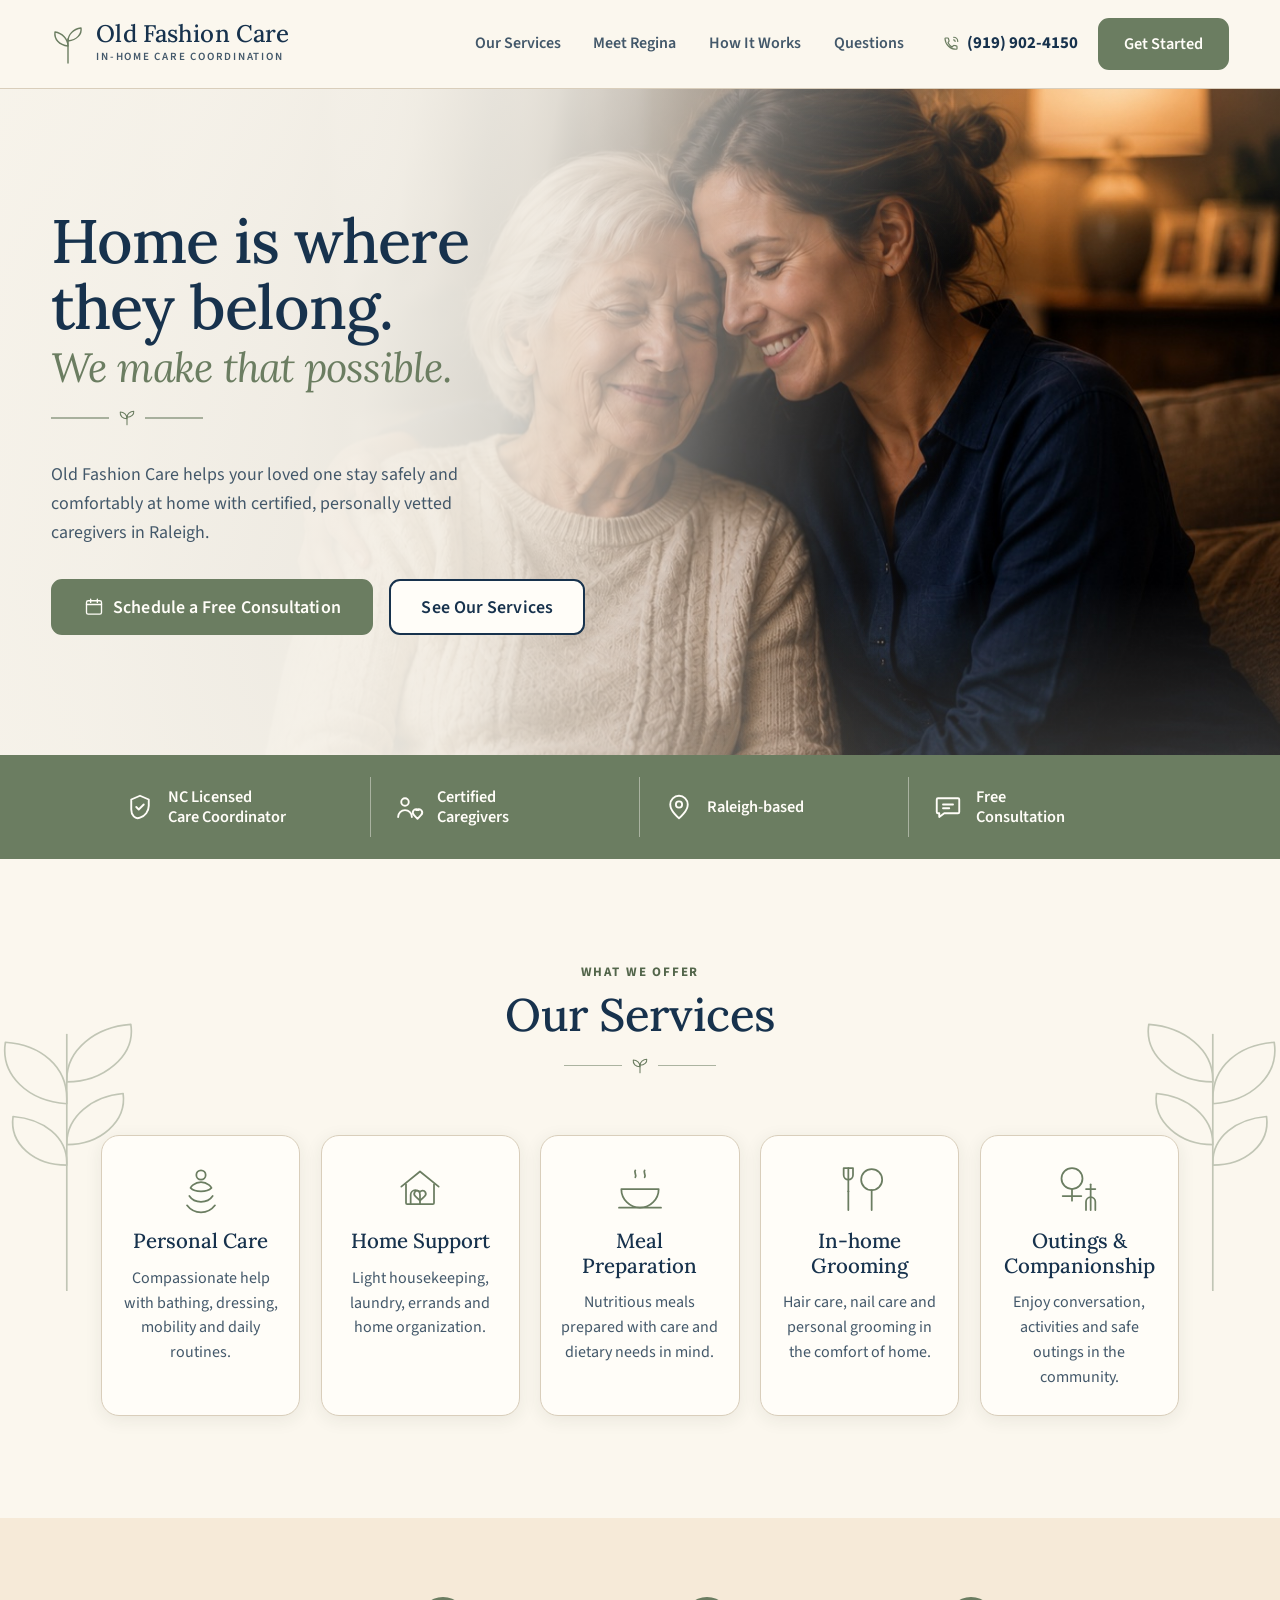
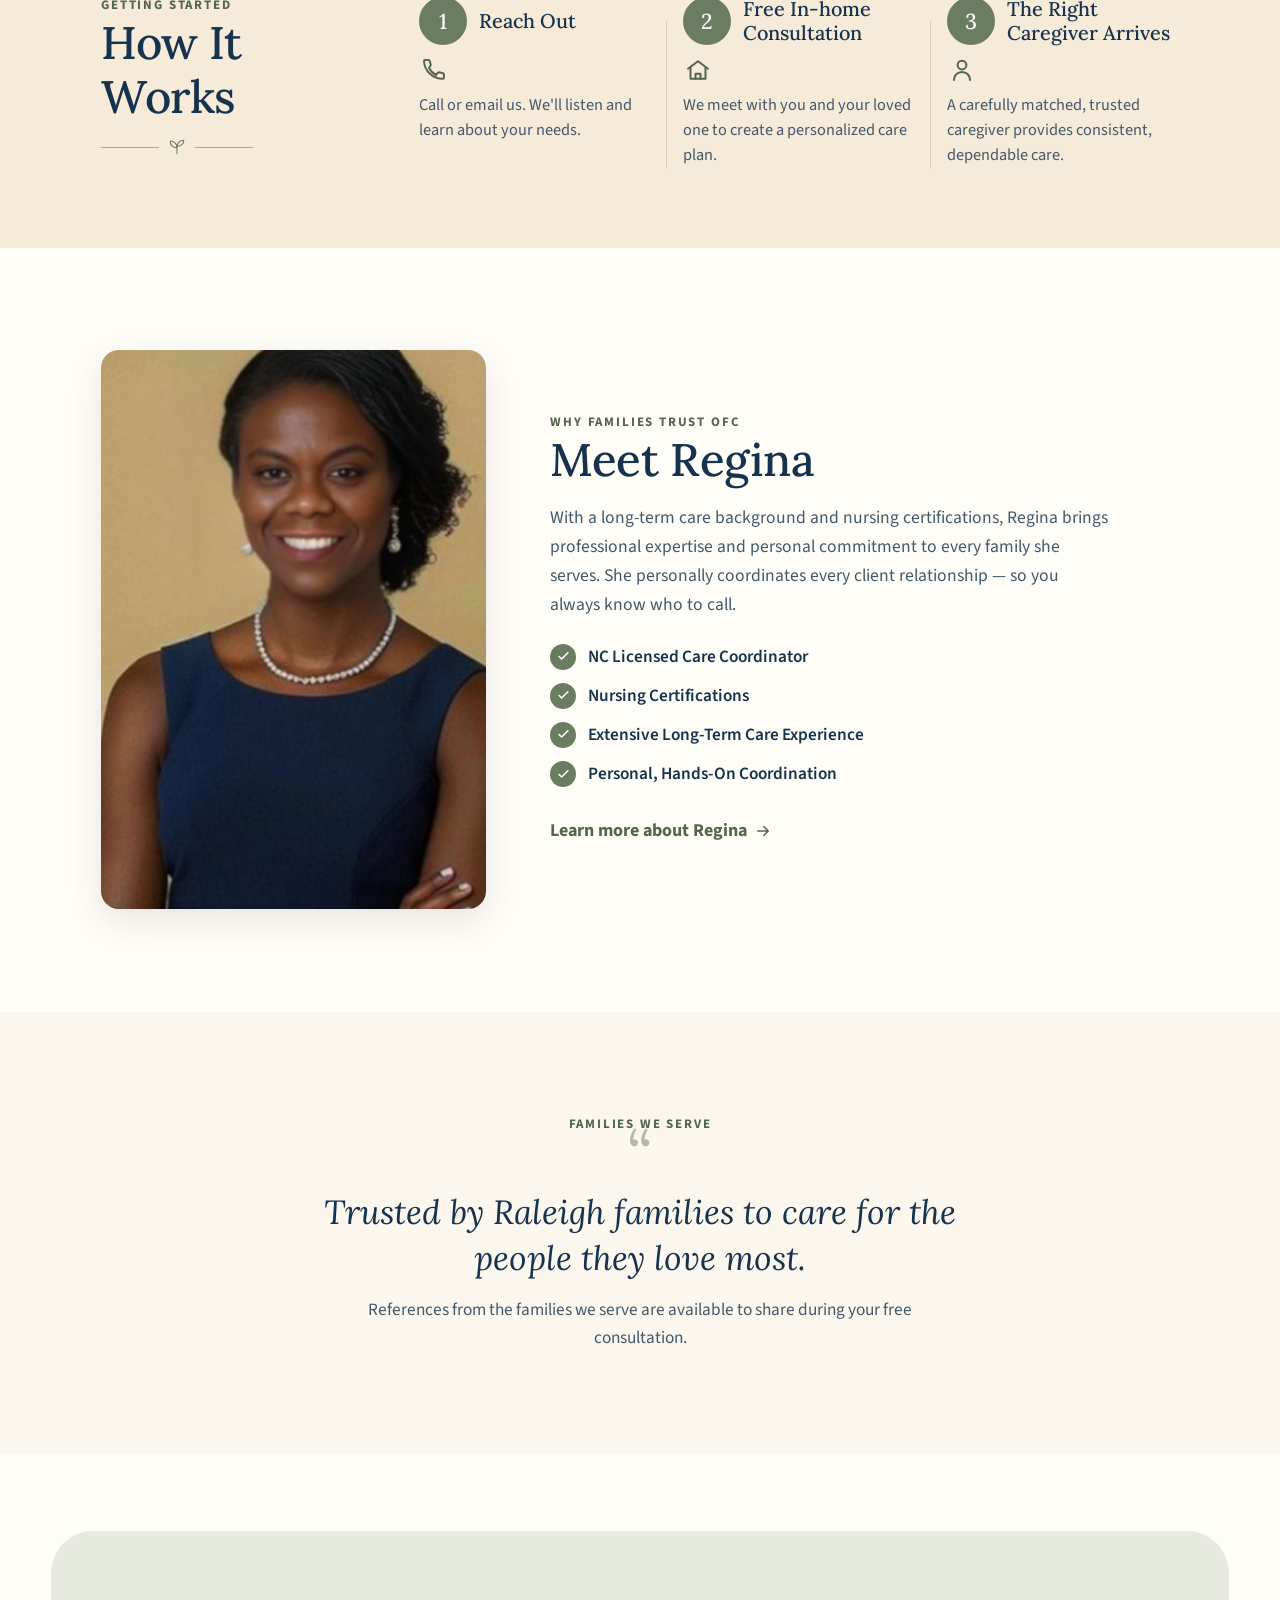
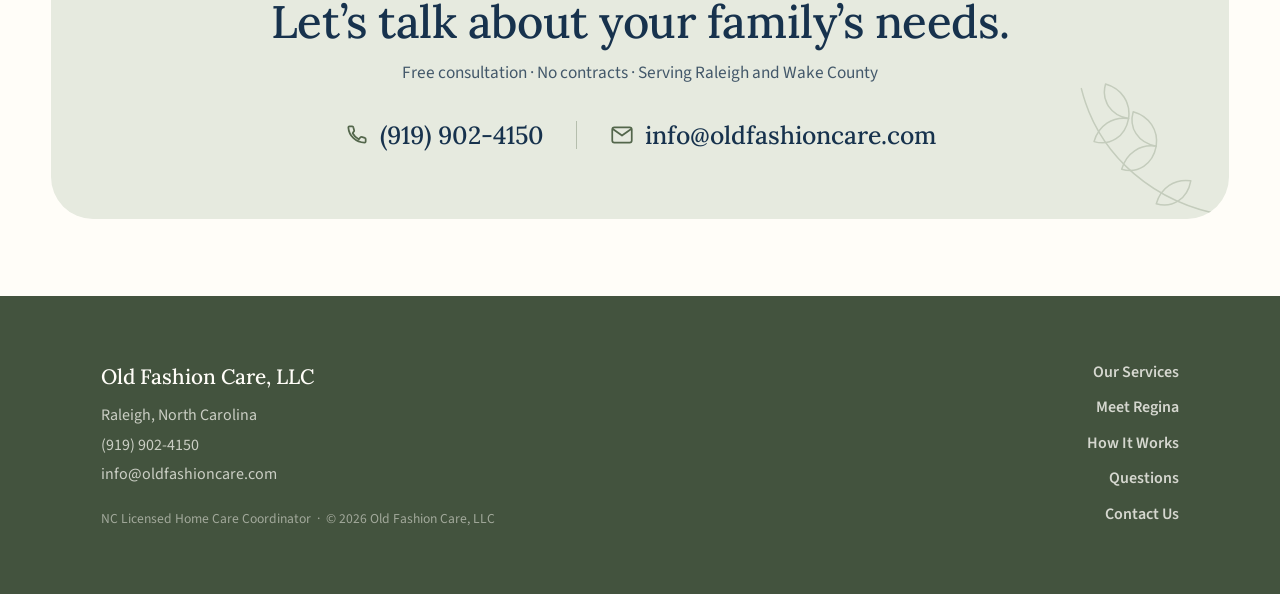
==== commit 4182844d: "design: hero variant "cream immersive" — full-bleed photo + cream gradient scrim Rebuild the Editori" ====
--- a/index.html
+++ b/index.html
@@ -24,6 +24,9 @@
   <meta name="twitter:title"       content="Home | Old Fashion Care | Raleigh, NC">
   <meta name="twitter:description" content="Raleigh's trusted in-home care coordinator. Old Fashion Care connects families with certified, vetted caregivers — so your loved one stays home, safe, and comfortable.">
   <meta name="twitter:image"       content="https://oldfashioncare.com/images/hero-ai.jpg">
+  <link rel="preconnect" href="https://fonts.googleapis.com">
+  <link rel="preconnect" href="https://fonts.gstatic.com" crossorigin>
+  <link rel="stylesheet" href="https://fonts.googleapis.com/css2?family=Lora:ital,wght@0,400;0,500;0,600;1,400;1,500&family=Source+Sans+3:wght@400;500;600;700&display=swap">
   <link rel="stylesheet" href="css/editorial-sage.css">
   <script type="application/ld+json">
   {
@@ -106,6 +109,9 @@
          HERO
          ====================================================== -->
     <section class="es-hero" aria-label="Introduction">
+      <div class="es-hero__media">
+        <img src="images/hero-ai.jpg" alt="A caregiver sitting with an older woman at home, sharing a warm moment" width="1400" height="933">
+      </div>
       <div class="es-hero__inner">
         <div class="es-hero__content">
           <h1 class="es-hero__title">
@@ -127,9 +133,6 @@
             <a href="services.html" class="es-btn es-btn--outline es-btn--lg">See Our Services</a>
           </div>
         </div>
-        <div class="es-hero__media">
-          <img src="images/hero-ai.jpg" alt="A caregiver sitting with an older woman at home, sharing a warm moment" width="1400" height="933">
-        </div>
       </div>
     </section>
 
@@ -249,7 +252,7 @@
          ====================================================== -->
     <section class="es-founder es-section es-section--warm" aria-label="About Regina Booker">
       <div class="es-founder__inner">
-        <img class="es-founder__photo reveal" src="images/regina.jpg" alt="Regina Booker, founder of Old Fashion Care" width="600" height="750">
+        <img class="es-founder__photo reveal" src="images/regina.jpg" alt="Regina Booker, founder of Old Fashion Care" width="600" height="750" loading="lazy">
         <div class="es-founder__body reveal">
           <p class="es-overline">Why families trust OFC</p>
           <h2 class="es-h2">Meet Regina</h2>
--- a/css/editorial-sage.css
+++ b/css/editorial-sage.css
@@ -1,5 +1,3 @@
-@import url('https://fonts.googleapis.com/css2?family=Lora:ital,wght@0,400;0,500;0,600;1,400;1,500&family=Source+Sans+3:wght@400;500;600;700&display=swap');
-
 /* ============================================================
    EDITORIAL SAGE — Old Fashion Care
    Warm, light, elder-friendly editorial redesign.
@@ -472,23 +470,66 @@
    HERO
    ============================================================ */
 .es-hero {
+  position: relative;
   background: var(--es-cream);
   overflow: hidden;
+  min-height: clamp(560px, 52vw, 760px);
+}
+/* Full-bleed photo layer behind the copy. The height clamp above tracks the
+   photo's ~1.5 aspect (52vw) so `cover` shows both faces without cropping. */
+.es-hero__media {
+  position: absolute;
+  inset: 0;
+  z-index: 0;
+}
+.es-hero__media img {
+  position: absolute;
+  inset: 0;
+  width: 100%;
+  height: 100%;
+  object-fit: cover;
+  object-position: 68% 32%;
+}
+/* Cream scrim: near-opaque over the copy on the left, clearing by ~60% so the
+   caregivers read cleanly on the right; plus a soft top/bottom vignette. Same
+   technique as the live hero's navy scrim, recolored to the sage palette so the
+   hero stays light. cream #fbf7ee == rgb(251,247,238). */
+.es-hero__media::after {
+  content: '';
+  position: absolute;
+  inset: 0;
+  z-index: 1;
+  background:
+    linear-gradient(100deg,
+      rgba(251,247,238,0.98) 0%,
+      rgba(251,247,238,0.97) 14%,
+      rgba(251,247,238,0.94) 30%,
+      rgba(251,247,238,0.86) 40%,
+      rgba(251,247,238,0.60) 48%,
+      rgba(251,247,238,0.30) 57%,
+      rgba(251,247,238,0.08) 66%,
+      rgba(251,247,238,0.00) 74%),
+    linear-gradient(180deg,
+      rgba(251,247,238,0.16) 0%,
+      rgba(251,247,238,0.00) 26%,
+      rgba(251,247,238,0.00) 74%,
+      rgba(251,247,238,0.18) 100%);
+  pointer-events: none;
 }
 .es-hero__inner {
+  position: relative;
+  z-index: 2;
   max-width: var(--es-wide-max);
   margin-inline: auto;
-  display: grid;
-  grid-template-columns: minmax(0, 50fr) minmax(0, 50fr);
-  align-items: stretch;
-  min-height: clamp(500px, 46vw, 600px);
+  display: flex;
+  align-items: center;
+  min-height: clamp(560px, 52vw, 760px);
 }
 .es-hero__content {
   position: relative;
   z-index: 2;
   padding: clamp(2.5rem, 5vw, 4.5rem) clamp(1rem, 2vw, 2rem) clamp(2.5rem, 5vw, 4.5rem) var(--es-gutter);
-  align-self: center;
-  max-width: 680px;
+  max-width: 660px;
 }
 .es-hero__title { margin-bottom: 0.25rem; }
 .es-hero__title-accent {
@@ -504,39 +545,13 @@
   font-size: clamp(1.08rem, 1.4vw, 1.24rem);
   line-height: 1.6;
   color: var(--es-ink-soft);
-  max-width: 520px;
+  max-width: 480px;
   margin: 1.25rem 0 2rem;
 }
 .es-hero__actions {
   display: flex;
   flex-wrap: wrap;
   gap: 1rem;
-}
-.es-hero__media {
-  position: relative;
-  min-height: 340px;
-}
-.es-hero__media img {
-  position: absolute;
-  inset: 0;
-  width: 100%;
-  height: 100%;
-  object-fit: cover;
-  object-position: center 30%;
-}
-/* Organic cream curve bulging from the left (text) side into the photo */
-.es-hero__media::before {
-  content: '';
-  position: absolute;
-  top: 50%;
-  left: -1px;
-  transform: translate(-42%, -50%);
-  width: 46%;
-  height: 150%;
-  background: var(--es-cream);
-  border-radius: 50%;
-  z-index: 1;
-  pointer-events: none;
 }
 
 /* ============================================================
@@ -1283,23 +1298,30 @@
   .es-menu-toggle { display: flex; }
   .es-brand__name { font-size: 1.35rem; }
 }
+@media (max-width: 1199px) {
+  /* Below the wide desktop breakpoint the fixed-width copy would otherwise
+     overlap the faces, so switch to a top-weighted scrim: copy sits over the
+     cream-filled top of the frame, the embrace reveals warm toward the bottom. */
+  .es-hero { min-height: clamp(560px, 96vw, 760px); }
+  .es-hero__inner {
+    min-height: clamp(560px, 96vw, 760px);
+    align-items: flex-start;
+  }
+  .es-hero__content {
+    padding: clamp(2.25rem, 6vw, 3.5rem) var(--es-gutter) clamp(2.5rem, 6vw, 3.5rem);
+    max-width: 640px;
+  }
+  .es-hero__media img { object-position: 60% 24%; }
+  .es-hero__media::after {
+    background: linear-gradient(180deg,
+      rgba(251,247,238,0.97) 0%,
+      rgba(251,247,238,0.92) 30%,
+      rgba(251,247,238,0.66) 60%,
+      rgba(251,247,238,0.34) 100%);
+  }
+  .es-hero__actions .es-btn { flex: 0 1 auto; }
+}
 @media (max-width: 820px) {
-  .es-hero__inner { grid-template-columns: 1fr; min-height: 0; }
-  .es-hero__content {
-    order: 1;
-    padding: clamp(2rem, 6vw, 3rem) var(--es-gutter) 1.5rem;
-    max-width: none;
-  }
-  .es-hero__media {
-    order: 2;
-    margin: 0 var(--es-gutter) clamp(2rem, 6vw, 3rem);
-    min-height: 0;
-    aspect-ratio: 5 / 4;
-    border-radius: var(--es-radius-lg);
-    overflow: hidden;
-  }
-  .es-hero__media img { position: static; aspect-ratio: 5 / 4; }
-  .es-hero__media::before { display: none; }
   .es-hero__actions .es-btn { flex: 1 1 auto; }
   .es-process__inner { grid-template-columns: 1fr; }
 }
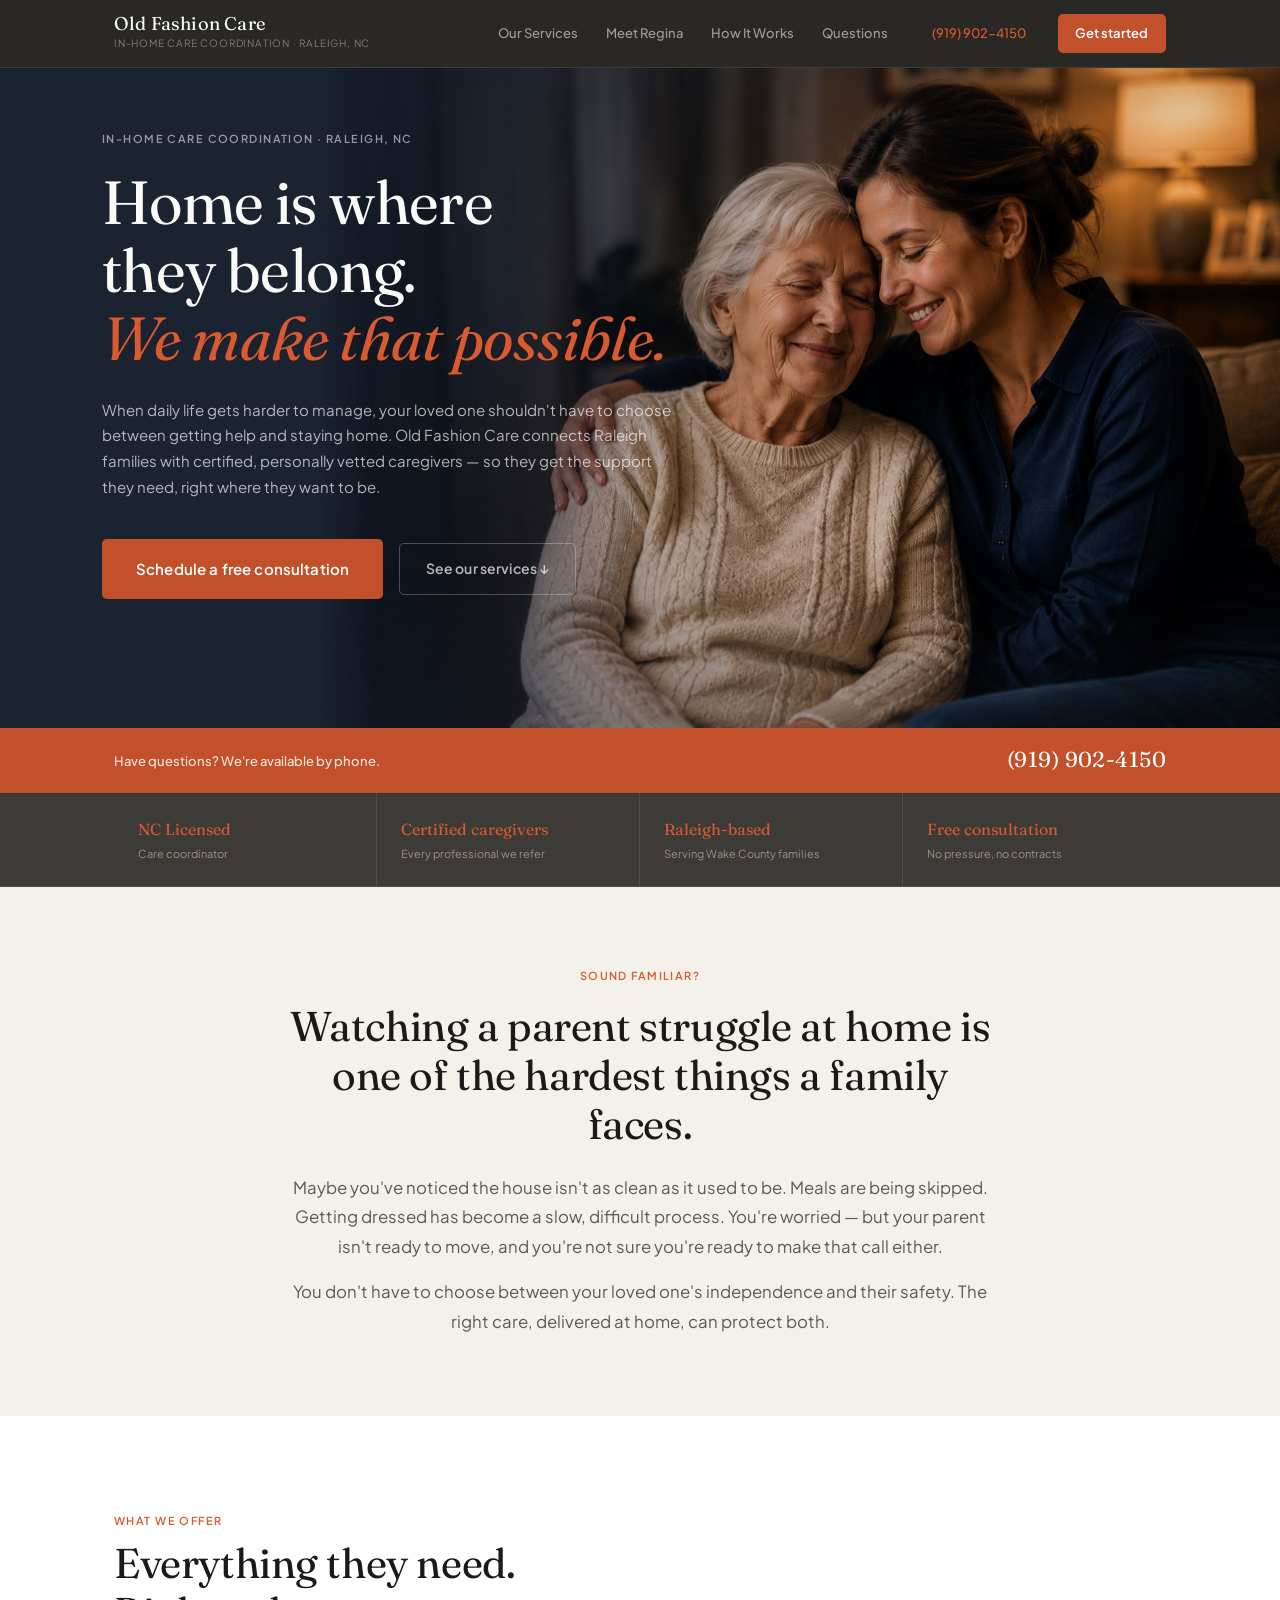
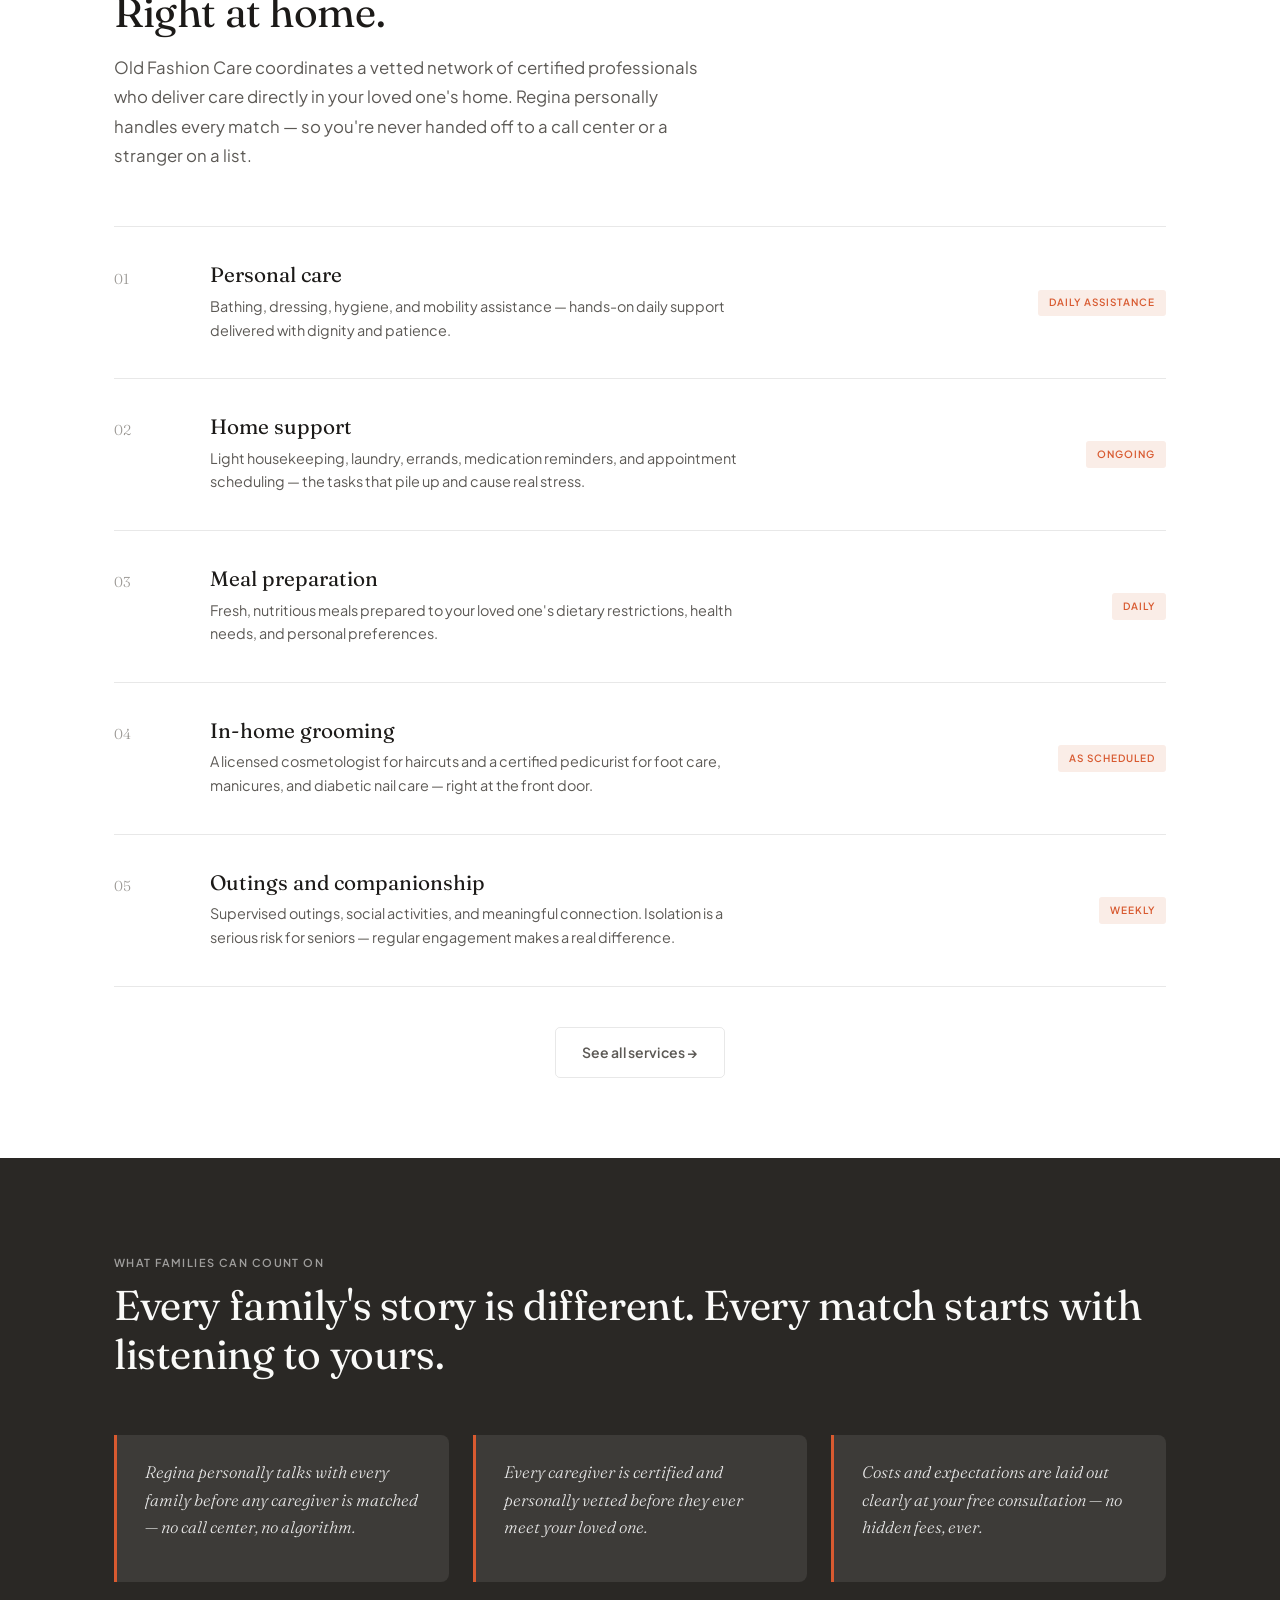
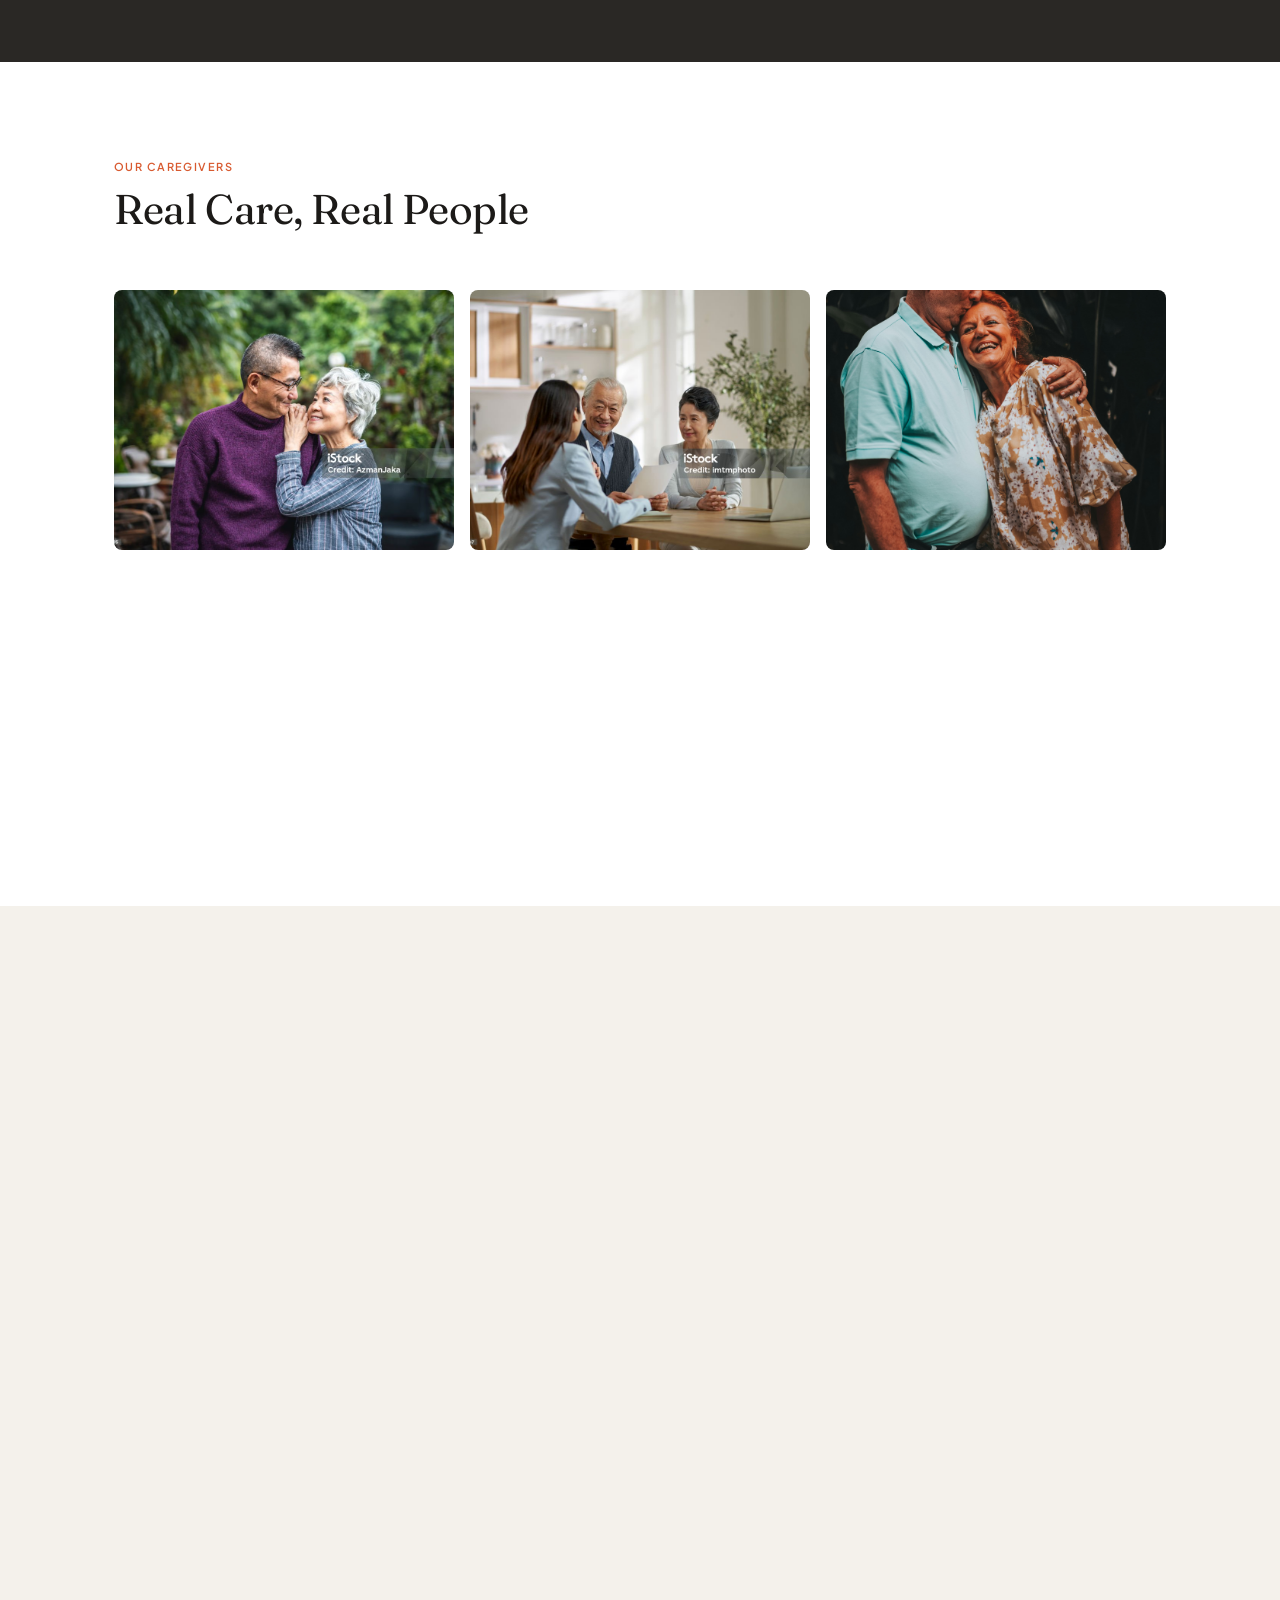
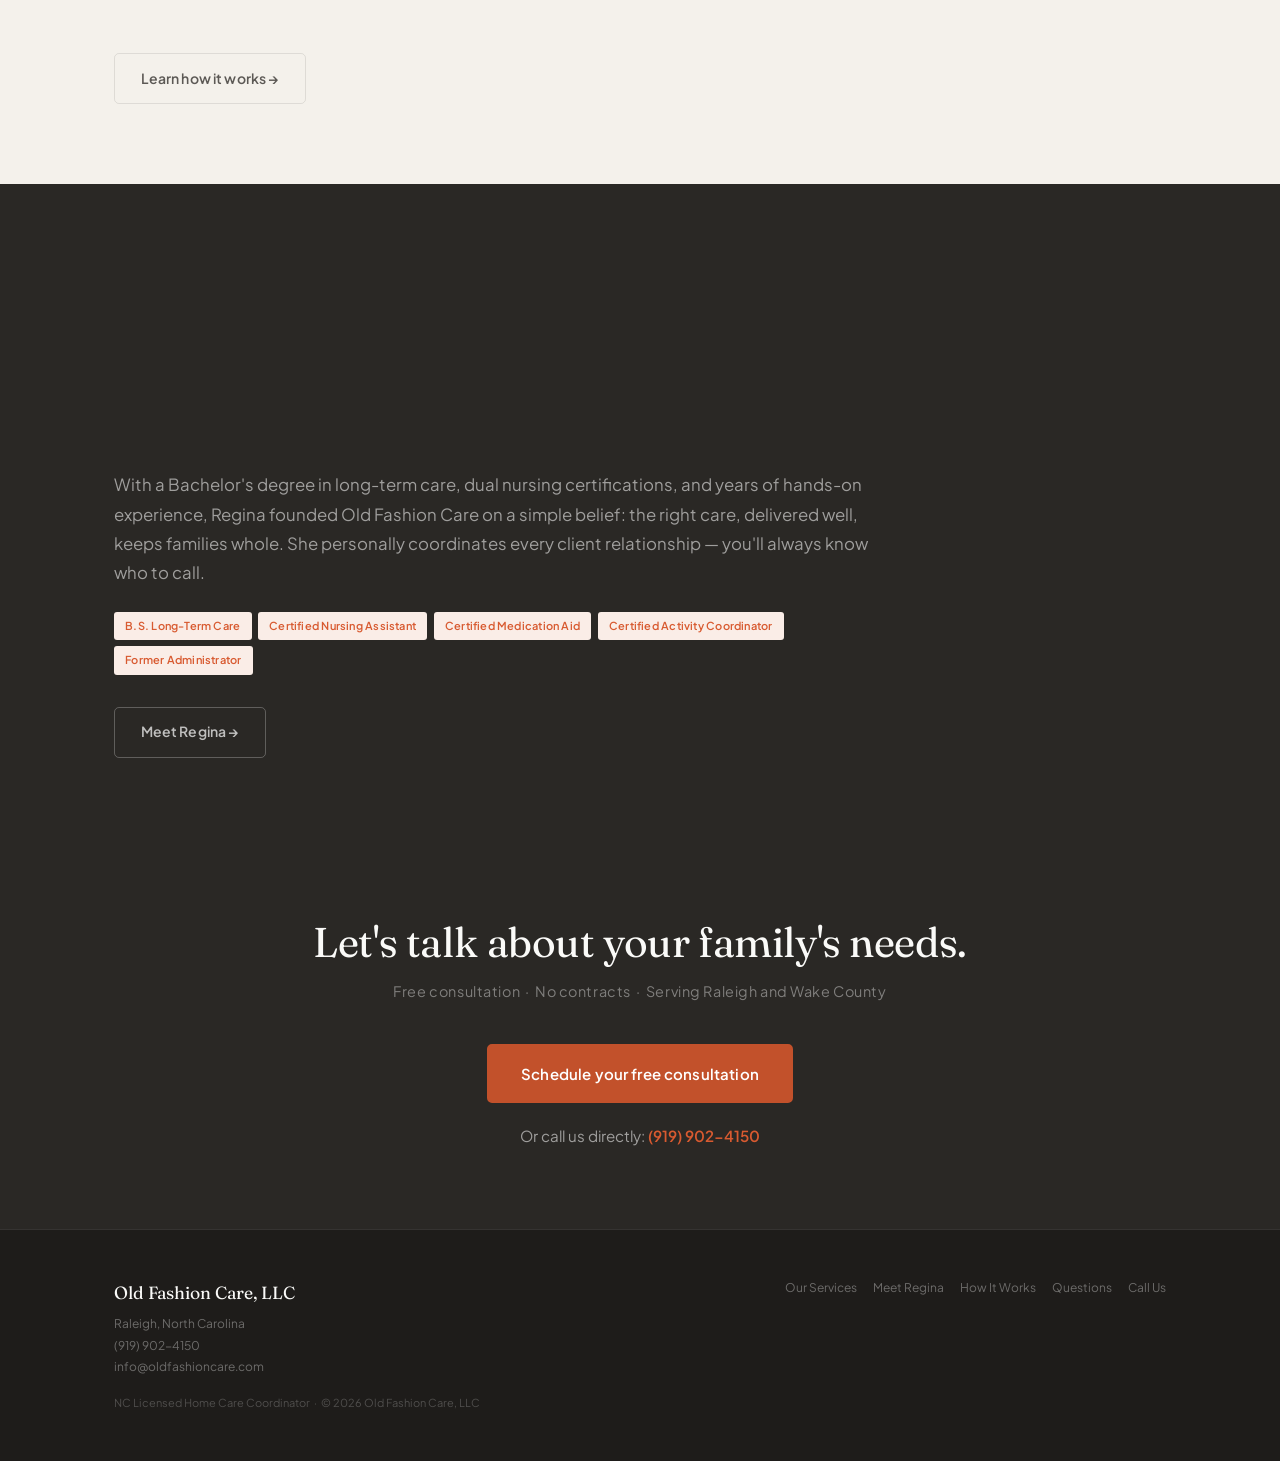
==== commit e6d13636: "Fix contact form, contrast, touch target, and content issues surfaced by an in-progress production-r" ====
--- a/index.html
+++ b/index.html
@@ -24,10 +24,7 @@
   <meta name="twitter:title"       content="Home | Old Fashion Care | Raleigh, NC">
   <meta name="twitter:description" content="Raleigh's trusted in-home care coordinator. Old Fashion Care connects families with certified, vetted caregivers — so your loved one stays home, safe, and comfortable.">
   <meta name="twitter:image"       content="https://oldfashioncare.com/images/hero-ai.jpg">
-  <link rel="preconnect" href="https://fonts.googleapis.com">
-  <link rel="preconnect" href="https://fonts.gstatic.com" crossorigin>
-  <link rel="stylesheet" href="https://fonts.googleapis.com/css2?family=Lora:ital,wght@0,400;0,500;0,600;1,400;1,500&family=Source+Sans+3:wght@400;500;600;700&display=swap">
-  <link rel="stylesheet" href="css/editorial-sage.css">
+  <link rel="stylesheet" href="css/style.css">
   <script type="application/ld+json">
   {
     "@context": "https://schema.org",
@@ -50,259 +47,291 @@
 </head>
 <body>
 
-  <a class="es-skip-link" href="#main-content">Skip to main content</a>
-
   <!-- ======================================================
-       HEADER
+       NAVIGATION
        ====================================================== -->
-  <header class="es-header">
-    <div class="es-header__inner">
-      <a class="es-brand" href="index.html" aria-label="Old Fashion Care home">
-        <svg class="es-brand__leaf" viewBox="0 0 34 40" fill="none" stroke="currentColor" stroke-width="1.4" stroke-linecap="round" stroke-linejoin="round" aria-hidden="true" focusable="false">
-          <path d="M17 39V15"/>
-          <path d="M17 22C17 15 11 9 4 8c-1 7 4 13 13 14Z"/>
-          <path d="M17 17C17 11 22 5 30 4c1 6-4 12-13 13Z"/>
-        </svg>
-        <span class="es-brand__text">
-          <span class="es-brand__name">Old Fashion Care</span>
-          <span class="es-brand__sub">In-home Care Coordination</span>
-        </span>
+  <nav class="nav" aria-label="Main navigation">
+    <div class="nav__inner">
+      <a href="index.html" class="nav__logo" aria-label="Old Fashion Care home">
+        <span class="nav__logo-name">Old Fashion Care</span>
+        <span class="nav__logo-sub">In-home care coordination · Raleigh, NC</span>
       </a>
-
-      <nav class="es-nav" aria-label="Main navigation">
+      <div class="nav__links">
         <a href="services.html" class="nav__link">Our Services</a>
         <a href="about.html" class="nav__link">Meet Regina</a>
         <a href="how-it-works.html" class="nav__link">How It Works</a>
         <a href="questions.html" class="nav__link">Questions</a>
-      </nav>
-
-      <div class="es-header__actions">
-        <a href="tel:9199024150" class="es-phone">
-          <svg viewBox="0 0 24 24" fill="none" stroke="currentColor" stroke-width="1.6" stroke-linecap="round" stroke-linejoin="round" aria-hidden="true" focusable="false"><path d="M15.5 3A5.5 5.5 0 0 1 21 8.5"/><path d="M15.5 6.5A2 2 0 0 1 17.5 8.5"/><path d="M4 5c0-.6.4-1 1-1h2.6c.5 0 .9.3 1 .8l.8 3c.1.4-.1.8-.4 1L8 10.4a13 13 0 0 0 5.6 5.6l1.6-1.9c.3-.3.7-.4 1-.3l3 .8c.5.1.8.5.8 1V18c0 .6-.4 1-1 1A15 15 0 0 1 4 5Z"/></svg>
-          <span>(919) 902-4150</span>
-        </a>
-        <a href="contact.html" class="es-header__cta">Get Started</a>
-      </div>
-
-      <button class="es-menu-toggle js-menu-toggle" aria-label="Open menu" aria-expanded="false" aria-controls="es-mobile-nav">
+      </div>
+      <a href="tel:9199024150" class="nav__phone">(919) 902-4150</a>
+      <a href="contact.html" class="nav__cta">Get started</a>
+      <button class="nav__hamburger" aria-label="Open menu" aria-expanded="false">
         <span></span><span></span><span></span>
       </button>
     </div>
-
-    <!-- Mobile dropdown -->
-    <div class="es-mobile-nav" id="es-mobile-nav" role="navigation" aria-label="Mobile navigation">
-      <a href="services.html" class="nav__link">Our Services</a>
-      <a href="about.html" class="nav__link">Meet Regina</a>
-      <a href="how-it-works.html" class="nav__link">How It Works</a>
-      <a href="questions.html" class="nav__link">Questions</a>
-      <a href="tel:9199024150" class="es-phone">
-        <svg viewBox="0 0 24 24" fill="none" stroke="currentColor" stroke-width="1.6" stroke-linecap="round" stroke-linejoin="round" aria-hidden="true" focusable="false"><path d="M4 5c0-.6.4-1 1-1h2.6c.5 0 .9.3 1 .8l.8 3c.1.4-.1.8-.4 1L8 10.4a13 13 0 0 0 5.6 5.6l1.6-1.9c.3-.3.7-.4 1-.3l3 .8c.5.1.8.5.8 1V18c0 .6-.4 1-1 1A15 15 0 0 1 4 5Z"/></svg>
-        <span>(919) 902-4150</span>
-      </a>
-      <a href="contact.html" class="es-header__cta">Get Started</a>
+  </nav>
+
+  <!-- Mobile nav -->
+  <div class="nav__mobile" role="navigation" aria-label="Mobile navigation">
+    <a href="services.html" class="nav__link">Our Services</a>
+    <a href="about.html" class="nav__link">Meet Regina</a>
+    <a href="how-it-works.html" class="nav__link">How It Works</a>
+    <a href="questions.html" class="nav__link">Questions</a>
+    <a href="tel:9199024150" class="nav__phone">(919) 902-4150</a>
+    <a href="contact.html" class="nav__cta">Get started</a>
+  </div>
+
+  <main>
+
+    <!-- ======================================================
+         HERO
+         ====================================================== -->
+    <section class="hero" aria-label="Introduction">
+      <div class="container">
+        <p class="t-overline t-overline--light hero__eyebrow">In-home care coordination · Raleigh, NC</p>
+        <h1 class="h1 hero__headline">
+          Home is where<br>
+          they belong.<br>
+          <em>We make that possible.</em>
+        </h1>
+        <p class="hero__sub">
+          When daily life gets harder to manage, your loved one shouldn't have to choose between getting help and staying home. Old Fashion Care connects Raleigh families with certified, personally vetted caregivers — so they get the support they need, right where they want to be.
+        </p>
+        <div class="hero__actions">
+          <a href="contact.html" class="btn btn--coral btn--lg">Schedule a free consultation</a>
+          <a href="services.html" class="btn btn--ghost-light">See our services ↓</a>
+        </div>
+      </div>
+    </section>
+
+    <!-- ======================================================
+         PHONE STRIP
+         ====================================================== -->
+    <div class="phone-strip section--coral">
+      <div class="container phone-strip__inner">
+        <span class="phone-strip__text">Have questions? We're available by phone.</span>
+        <span class="phone-strip__num"><a href="tel:9199024150">(919) 902-4150</a></span>
+      </div>
     </div>
-  </header>
-
-  <main id="main-content">
-
-    <!-- ======================================================
-         HERO
-         ====================================================== -->
-    <section class="es-hero" aria-label="Introduction">
-      <div class="es-hero__media">
-        <img src="images/hero-ai.jpg" alt="A caregiver sitting with an older woman at home, sharing a warm moment" width="1400" height="933">
-      </div>
-      <div class="es-hero__inner">
-        <div class="es-hero__content">
-          <h1 class="es-hero__title">
-            Home is where<br>
-            they belong.
-            <span class="es-hero__title-accent">We make that possible.</span>
-          </h1>
-          <span class="es-divider" aria-hidden="true">
-            <svg viewBox="0 0 24 24" fill="none" stroke="currentColor" stroke-width="1.4" stroke-linecap="round" stroke-linejoin="round"><path d="M12 21V9"/><path d="M12 13C12 8 8 4 3 4c-.6 5 3 9 9 9Z"/><path d="M12 11C12 7 16 3 21 3c.6 4-3 8-9 8Z"/></svg>
-          </span>
-          <p class="es-hero__sub">
-            Old Fashion Care helps your loved one stay safely and comfortably at home with certified, personally vetted caregivers in Raleigh.
+
+    <!-- ======================================================
+         TRUST BAR
+         ====================================================== -->
+    <div class="trust-bar" aria-label="Credentials">
+      <div class="container">
+        <div class="trust-bar__grid">
+          <div class="trust-bar__item">
+            <span class="trust-bar__value">NC Licensed</span>
+            <span class="trust-bar__label">Care coordinator</span>
+          </div>
+          <div class="trust-bar__item">
+            <span class="trust-bar__value">Certified caregivers</span>
+            <span class="trust-bar__label">Every professional we refer</span>
+          </div>
+          <div class="trust-bar__item">
+            <span class="trust-bar__value">Raleigh-based</span>
+            <span class="trust-bar__label">Serving Wake County families</span>
+          </div>
+          <div class="trust-bar__item">
+            <span class="trust-bar__value">Free consultation</span>
+            <span class="trust-bar__label">No pressure, no contracts</span>
+          </div>
+        </div>
+      </div>
+    </div>
+
+    <!-- ======================================================
+         PROBLEM / AGITATION
+         ====================================================== -->
+    <section class="section section--cream reveal" aria-label="Why families reach out">
+      <div class="container" style="max-width: 760px; text-align: center;">
+        <p class="t-overline" style="margin-bottom:1rem;">Sound familiar?</p>
+        <h2 class="h2" style="margin-bottom: 1.5rem;">Watching a parent struggle at home is one of the hardest things a family faces.</h2>
+        <p class="t-body-lg">
+          Maybe you've noticed the house isn't as clean as it used to be. Meals are being skipped. Getting dressed has become a slow, difficult process. You're worried — but your parent isn't ready to move, and you're not sure you're ready to make that call either.
+        </p>
+        <p class="t-body-lg" style="margin-top: 1rem;">
+          You don't have to choose between your loved one's independence and their safety. The right care, delivered at home, can protect both.
+        </p>
+      </div>
+    </section>
+
+    <!-- ======================================================
+         SERVICES PREVIEW
+         ====================================================== -->
+    <section class="section section--white" aria-label="Services overview">
+      <div class="container">
+        <div class="section-header reveal">
+          <p class="t-overline">What we offer</p>
+          <h2 class="h2">Everything they need.<br>Right at home.</h2>
+          <p class="t-body-lg" style="margin-top: 1rem; max-width: 600px;">Old Fashion Care coordinates a vetted network of certified professionals who deliver care directly in your loved one's home. Regina personally handles every match — so you're never handed off to a call center or a stranger on a list.</p>
+        </div>
+
+        <div class="services-list" role="list">
+          <div class="service-item reveal" role="listitem">
+            <span class="service-item__num">01</span>
+            <div class="service-item__body">
+              <h3 class="service-item__name">Personal care</h3>
+              <p class="service-item__desc">Bathing, dressing, hygiene, and mobility assistance — hands-on daily support delivered with dignity and patience.</p>
+            </div>
+            <span class="service-item__tag">Daily assistance</span>
+          </div>
+          <div class="service-item reveal" role="listitem">
+            <span class="service-item__num">02</span>
+            <div class="service-item__body">
+              <h3 class="service-item__name">Home support</h3>
+              <p class="service-item__desc">Light housekeeping, laundry, errands, medication reminders, and appointment scheduling — the tasks that pile up and cause real stress.</p>
+            </div>
+            <span class="service-item__tag">Ongoing</span>
+          </div>
+          <div class="service-item reveal" role="listitem">
+            <span class="service-item__num">03</span>
+            <div class="service-item__body">
+              <h3 class="service-item__name">Meal preparation</h3>
+              <p class="service-item__desc">Fresh, nutritious meals prepared to your loved one's dietary restrictions, health needs, and personal preferences.</p>
+            </div>
+            <span class="service-item__tag">Daily</span>
+          </div>
+          <div class="service-item reveal" role="listitem">
+            <span class="service-item__num">04</span>
+            <div class="service-item__body">
+              <h3 class="service-item__name">In-home grooming</h3>
+              <p class="service-item__desc">A licensed cosmetologist for haircuts and a certified pedicurist for foot care, manicures, and diabetic nail care — right at the front door.</p>
+            </div>
+            <span class="service-item__tag">As scheduled</span>
+          </div>
+          <div class="service-item reveal" role="listitem">
+            <span class="service-item__num">05</span>
+            <div class="service-item__body">
+              <h3 class="service-item__name">Outings and companionship</h3>
+              <p class="service-item__desc">Supervised outings, social activities, and meaningful connection. Isolation is a serious risk for seniors — regular engagement makes a real difference.</p>
+            </div>
+            <span class="service-item__tag">Weekly</span>
+          </div>
+        </div>
+
+        <div style="margin-top: 2.5rem; text-align: center;">
+          <a href="services.html" class="btn btn--ghost-dark">See all services &rarr;</a>
+        </div>
+      </div>
+    </section>
+
+    <!-- ======================================================
+         TRUST / APPROACH
+         ====================================================== -->
+    <section class="section section--dark" aria-label="Our approach to care">
+      <div class="container">
+        <div class="section-header reveal">
+          <p class="t-overline t-overline--light">What families can count on</p>
+          <h2 class="h2" style="color: var(--warm-white);">Every family's story is different. Every match starts with listening to yours.</h2>
+        </div>
+        <div class="testimonials-grid">
+          <div class="testimonial testimonial--dark reveal">
+            <p class="testimonial__quote">Regina personally talks with every family before any caregiver is matched — no call center, no algorithm.</p>
+          </div>
+          <div class="testimonial testimonial--dark reveal">
+            <p class="testimonial__quote">Every caregiver is certified and personally vetted before they ever meet your loved one.</p>
+          </div>
+          <div class="testimonial testimonial--dark reveal">
+            <p class="testimonial__quote">Costs and expectations are laid out clearly at your free consultation — no hidden fees, ever.</p>
+          </div>
+        </div>
+      </div>
+    </section>
+
+    <!-- ======================================================
+         PHOTO SOCIAL PROOF
+         ====================================================== -->
+    <section class="section section--white photos-section" aria-label="Our caregivers">
+      <div class="container">
+        <div class="section-header reveal">
+          <p class="t-overline">Our Caregivers</p>
+          <h2 class="h2">Real Care, Real People</h2>
+        </div>
+        <div class="photos-grid">
+          <img src="images/care-01.jpg" alt="Caregiver assisting an elderly client" loading="lazy" class="reveal" />
+          <img src="images/care-02.jpg" alt="Home care services in action" loading="lazy" class="reveal" />
+          <img src="images/care-03.jpg" alt="Compassionate caregiver with senior" loading="lazy" class="reveal" />
+          <img src="images/care-04.jpg" alt="Personal care support for elderly" loading="lazy" class="reveal" />
+          <img src="images/care-05.jpg" alt="Caregiver and senior enjoying time together" loading="lazy" class="reveal" />
+          <img src="images/care-06.jpg" alt="Professional home care services" loading="lazy" class="reveal" />
+        </div>
+      </div>
+    </section>
+
+    <!-- ======================================================
+         HOW IT WORKS PREVIEW
+         ====================================================== -->
+    <section class="section section--cream" aria-label="How to get started">
+      <div class="container">
+        <div class="section-header reveal">
+          <p class="t-overline">How it works</p>
+          <h2 class="h2">Simple to start.<br>Easier than you think.</h2>
+        </div>
+        <div class="steps" style="max-width: 680px;">
+          <div class="step">
+            <div class="step__circle" aria-hidden="true">1</div>
+            <div>
+              <h3 class="step__title">Reach out</h3>
+              <p class="step__body">Call us or fill out the form. No scripts, no pressure — just a real conversation about what your family needs.</p>
+            </div>
+          </div>
+          <div class="step">
+            <div class="step__circle" aria-hidden="true">2</div>
+            <div>
+              <h3 class="step__title">Free in-home consultation</h3>
+              <p class="step__body">Regina meets with your family to understand the situation, answer your questions, and identify the right level of care. At no charge.</p>
+            </div>
+          </div>
+          <div class="step">
+            <div class="step__circle" aria-hidden="true">3</div>
+            <div>
+              <h3 class="step__title">The right caregiver arrives</h3>
+              <p class="step__body">We match a certified, vetted professional to your loved one's specific needs and schedule. Care begins when you're ready.</p>
+            </div>
+          </div>
+        </div>
+        <div style="margin-top: 2.5rem;">
+          <a href="how-it-works.html" class="btn btn--ghost-dark">Learn how it works &rarr;</a>
+        </div>
+      </div>
+    </section>
+
+    <!-- ======================================================
+         FOUNDER STRIP
+         ====================================================== -->
+    <section class="section section--dark" aria-label="About Regina Booker">
+      <div class="container">
+        <div style="max-width: 760px;">
+          <p class="t-overline t-overline--light reveal" style="margin-bottom: 1rem;">Why families trust OFC</p>
+          <h2 class="h2 reveal" style="color: var(--warm-white); margin-bottom: 1.5rem;">
+            Regina Booker has spent her career making sure seniors never have to choose between help and home.
+          </h2>
+          <p class="t-body-lg reveal" style="color: rgba(255,255,255,0.55); margin-bottom: 1.5rem;">
+            With a Bachelor's degree in long-term care, dual nursing certifications, and years of hands-on experience, Regina founded Old Fashion Care on a simple belief: the right care, delivered well, keeps families whole. She personally coordinates every client relationship — you'll always know who to call.
           </p>
-          <div class="es-hero__actions">
-            <a href="contact.html" class="es-btn es-btn--primary es-btn--lg">
-              <svg viewBox="0 0 24 24" fill="none" stroke="currentColor" stroke-width="1.6" stroke-linecap="round" stroke-linejoin="round" aria-hidden="true" focusable="false"><rect x="3" y="4.5" width="18" height="16" rx="2"/><path d="M3 9h18"/><path d="M8 2.5v4M16 2.5v4"/></svg>
-              Schedule a Free Consultation
-            </a>
-            <a href="services.html" class="es-btn es-btn--outline es-btn--lg">See Our Services</a>
-          </div>
-        </div>
-      </div>
-    </section>
-
-    <!-- ======================================================
-         TRUST BAND
-         ====================================================== -->
-    <section class="es-trust" aria-label="Credentials">
-      <div class="es-trust__inner">
-        <div class="es-trust__item">
-          <svg viewBox="0 0 24 24" fill="none" stroke="currentColor" stroke-width="1.5" stroke-linecap="round" stroke-linejoin="round" aria-hidden="true" focusable="false"><path d="M12 3l7 3v5c0 4.4-3 8.3-7 9.5C8 22.3 5 18.4 5 14V6l7-3Z"/><path d="M9 12l2 2 4-4"/></svg>
-          <span class="es-trust__label">NC Licensed<br>Care Coordinator</span>
-        </div>
-        <div class="es-trust__item">
-          <svg viewBox="0 0 24 24" fill="none" stroke="currentColor" stroke-width="1.5" stroke-linecap="round" stroke-linejoin="round" aria-hidden="true" focusable="false"><circle cx="8" cy="8" r="3"/><path d="M2.5 20a5.5 5.5 0 0 1 11 0"/><path d="M17 14.5c1.3-1.2 3.2-1 4.2.3.9 1.2.6 2.8-.6 3.9L18 21.5l-2.6-2.8c-1.2-1.1-1.5-2.7-.6-3.9 1-1.3 2.9-1.5 4.2-.3Z"/></svg>
-          <span class="es-trust__label">Certified<br>Caregivers</span>
-        </div>
-        <div class="es-trust__item">
-          <svg viewBox="0 0 24 24" fill="none" stroke="currentColor" stroke-width="1.5" stroke-linecap="round" stroke-linejoin="round" aria-hidden="true" focusable="false"><path d="M12 21s7-5.5 7-11a7 7 0 0 0-14 0c0 5.5 7 11 7 11Z"/><circle cx="12" cy="10" r="2.5"/></svg>
-          <span class="es-trust__label">Raleigh-based</span>
-        </div>
-        <div class="es-trust__item">
-          <svg viewBox="0 0 24 24" fill="none" stroke="currentColor" stroke-width="1.5" stroke-linecap="round" stroke-linejoin="round" aria-hidden="true" focusable="false"><path d="M4 5h16a1 1 0 0 1 1 1v10a1 1 0 0 1-1 1H9l-4 3v-3H4a1 1 0 0 1-1-1V6a1 1 0 0 1 1-1Z"/><path d="M8 10h8M8 13h5"/></svg>
-          <span class="es-trust__label">Free<br>Consultation</span>
-        </div>
-      </div>
-    </section>
-
-    <!-- ======================================================
-         SERVICES
-         ====================================================== -->
-    <section class="es-services es-section es-section--cream" aria-label="Services overview">
-      <svg class="es-services__foliage es-services__foliage--left" viewBox="0 0 120 220" fill="none" stroke="currentColor" stroke-width="1.3" stroke-linecap="round" stroke-linejoin="round" aria-hidden="true" focusable="false"><path d="M60 220V20"/><path d="M60 70C60 45 40 28 12 26 8 52 30 72 60 74Z"/><path d="M60 55C60 32 82 14 110 12c4 25-22 45-50 45Z"/><path d="M60 120C60 100 42 86 18 84c-3 22 17 38 42 38Z"/><path d="M60 105C60 84 80 68 104 66c3 22-18 40-44 40Z"/></svg>
-      <svg class="es-services__foliage es-services__foliage--right" viewBox="0 0 120 220" fill="none" stroke="currentColor" stroke-width="1.3" stroke-linecap="round" stroke-linejoin="round" aria-hidden="true" focusable="false"><path d="M60 220V20"/><path d="M60 70C60 45 40 28 12 26 8 52 30 72 60 74Z"/><path d="M60 55C60 32 82 14 110 12c4 25-22 45-50 45Z"/><path d="M60 120C60 100 42 86 18 84c-3 22 17 38 42 38Z"/><path d="M60 105C60 84 80 68 104 66c3 22-18 40-44 40Z"/></svg>
-
-      <div class="es-container">
-        <div class="es-section-head reveal">
-          <p class="es-overline">What we offer</p>
-          <h2 class="es-h2">Our Services</h2>
-          <span class="es-divider es-divider--center" aria-hidden="true">
-            <svg viewBox="0 0 24 24" fill="none" stroke="currentColor" stroke-width="1.4" stroke-linecap="round" stroke-linejoin="round"><path d="M12 21V9"/><path d="M12 13C12 8 8 4 3 4c-.6 5 3 9 9 9Z"/><path d="M12 11C12 7 16 3 21 3c.6 4-3 8-9 8Z"/></svg>
-          </span>
-        </div>
-
-        <div class="es-services__grid" role="list">
-          <div class="es-card reveal" role="listitem">
-            <span class="es-card__icon" aria-hidden="true"><svg viewBox="0 0 48 48" fill="none" stroke="currentColor" stroke-width="1.5" stroke-linecap="round" stroke-linejoin="round"><circle cx="24" cy="12" r="4"/><path d="M24 18c-6 0-9 5-9 5s3 3 9 3 9-3 9-3-3-5-9-5Z"/><path d="M14 30c2 3 6 5 10 5s8-2 10-5"/><path d="M12 38c3 4 7 6 12 6s9-2 12-6"/></svg></span>
-            <h3 class="es-card__title">Personal Care</h3>
-            <p class="es-card__desc">Compassionate help with bathing, dressing, mobility and daily routines.</p>
-          </div>
-          <div class="es-card reveal" role="listitem">
-            <span class="es-card__icon" aria-hidden="true"><svg viewBox="0 0 48 48" fill="none" stroke="currentColor" stroke-width="1.5" stroke-linecap="round" stroke-linejoin="round"><path d="M8 22 24 9l16 13"/><path d="M12 20v16a1 1 0 0 0 1 1h22a1 1 0 0 0 1-1V20"/><path d="M24 37v-8a4 4 0 0 0-8 0v8"/><path d="M24 26.5c-1.2-1.6-3.6-1.4-4.6.3-.7 1.2-.3 2.6.7 3.5L24 34l3.9-3.7c1-.9 1.4-2.3.7-3.5-1-1.7-3.4-1.9-4.6-.3Z"/></svg></span>
-            <h3 class="es-card__title">Home Support</h3>
-            <p class="es-card__desc">Light housekeeping, laundry, errands and home organization.</p>
-          </div>
-          <div class="es-card reveal" role="listitem">
-            <span class="es-card__icon" aria-hidden="true"><svg viewBox="0 0 48 48" fill="none" stroke="currentColor" stroke-width="1.5" stroke-linecap="round" stroke-linejoin="round"><path d="M8 24h32a0 0 0 0 1 0 0 16 16 0 0 1-16 16 16 16 0 0 1-16-16 0 0 0 0 1 0 0Z"/><path d="M6 40h36"/><path d="M20 8c-1.5 2 1.5 4 0 6M28 8c-1.5 2 1.5 4 0 6"/></svg></span>
-            <h3 class="es-card__title">Meal Preparation</h3>
-            <p class="es-card__desc">Nutritious meals prepared with care and dietary needs in mind.</p>
-          </div>
-          <div class="es-card reveal" role="listitem">
-            <span class="es-card__icon" aria-hidden="true"><svg viewBox="0 0 48 48" fill="none" stroke="currentColor" stroke-width="1.5" stroke-linecap="round" stroke-linejoin="round"><path d="M14 6v20"/><path d="M10 6h8v6a4 4 0 0 1-8 0V6Z"/><path d="M14 26v16"/><circle cx="34" cy="16" r="9"/><path d="M34 25v17"/></svg></span>
-            <h3 class="es-card__title">In-home Grooming</h3>
-            <p class="es-card__desc">Hair care, nail care and personal grooming in the comfort of home.</p>
-          </div>
-          <div class="es-card reveal" role="listitem">
-            <span class="es-card__icon" aria-hidden="true"><svg viewBox="0 0 48 48" fill="none" stroke="currentColor" stroke-width="1.5" stroke-linecap="round" stroke-linejoin="round"><circle cx="18" cy="15" r="9"/><path d="M18 24v10"/><path d="M10 30h16"/><path d="M34 20v22"/><path d="M30 42v-7a4 4 0 0 1 8 0v7"/><path d="M30 24h8"/></svg></span>
-            <h3 class="es-card__title">Outings &amp; Companionship</h3>
-            <p class="es-card__desc">Enjoy conversation, activities and safe outings in the community.</p>
-          </div>
-        </div>
-      </div>
-    </section>
-
-    <!-- ======================================================
-         PROCESS — HOW IT WORKS
-         ====================================================== -->
-    <section class="es-process" aria-label="How it works">
-      <div class="es-process__inner">
-        <div class="es-process__heading reveal">
-          <p class="es-overline">Getting started</p>
-          <h2 class="es-h2">How It Works</h2>
-          <span class="es-divider" aria-hidden="true">
-            <svg viewBox="0 0 24 24" fill="none" stroke="currentColor" stroke-width="1.4" stroke-linecap="round" stroke-linejoin="round"><path d="M12 21V9"/><path d="M12 13C12 8 8 4 3 4c-.6 5 3 9 9 9Z"/><path d="M12 11C12 7 16 3 21 3c.6 4-3 8-9 8Z"/></svg>
-          </span>
-        </div>
-        <div class="es-process__steps">
-          <div class="es-step reveal">
-            <div class="es-step__head">
-              <span class="es-step__num" aria-hidden="true">1</span>
-              <h3 class="es-step__title">Reach Out</h3>
-            </div>
-            <svg class="es-step__icon" viewBox="0 0 24 24" fill="none" stroke="currentColor" stroke-width="1.6" stroke-linecap="round" stroke-linejoin="round" aria-hidden="true" focusable="false"><path d="M4 5c0-.6.4-1 1-1h2.6c.5 0 .9.3 1 .8l.8 3c.1.4-.1.8-.4 1L8 10.4a13 13 0 0 0 5.6 5.6l1.6-1.9c.3-.3.7-.4 1-.3l3 .8c.5.1.8.5.8 1V18c0 .6-.4 1-1 1A15 15 0 0 1 4 5Z"/></svg>
-            <p class="es-step__body">Call or email us. We'll listen and learn about your needs.</p>
-          </div>
-          <div class="es-step reveal">
-            <div class="es-step__head">
-              <span class="es-step__num" aria-hidden="true">2</span>
-              <h3 class="es-step__title">Free In-home Consultation</h3>
-            </div>
-            <svg class="es-step__icon" viewBox="0 0 24 24" fill="none" stroke="currentColor" stroke-width="1.6" stroke-linecap="round" stroke-linejoin="round" aria-hidden="true" focusable="false"><path d="M4 11 12 5l8 6"/><path d="M6 10v9h12v-9"/><path d="M10 19v-4h4v4"/></svg>
-            <p class="es-step__body">We meet with you and your loved one to create a personalized care plan.</p>
-          </div>
-          <div class="es-step reveal">
-            <div class="es-step__head">
-              <span class="es-step__num" aria-hidden="true">3</span>
-              <h3 class="es-step__title">The Right Caregiver Arrives</h3>
-            </div>
-            <svg class="es-step__icon" viewBox="0 0 24 24" fill="none" stroke="currentColor" stroke-width="1.6" stroke-linecap="round" stroke-linejoin="round" aria-hidden="true" focusable="false"><circle cx="12" cy="8" r="3.5"/><path d="M5.5 20a6.5 6.5 0 0 1 13 0"/></svg>
-            <p class="es-step__body">A carefully matched, trusted caregiver provides consistent, dependable care.</p>
-          </div>
-        </div>
-      </div>
-    </section>
-
-    <!-- ======================================================
-         FOUNDER — MEET REGINA
-         ====================================================== -->
-    <section class="es-founder es-section es-section--warm" aria-label="About Regina Booker">
-      <div class="es-founder__inner">
-        <img class="es-founder__photo reveal" src="images/regina.jpg" alt="Regina Booker, founder of Old Fashion Care" width="600" height="750" loading="lazy">
-        <div class="es-founder__body reveal">
-          <p class="es-overline">Why families trust OFC</p>
-          <h2 class="es-h2">Meet Regina</h2>
-          <p class="es-founder__bio">
-            With a long-term care background and nursing certifications, Regina brings professional expertise and personal commitment to every family she serves. She personally coordinates every client relationship — so you always know who to call.
-          </p>
-          <div class="es-creds">
-            <span class="es-cred"><span class="es-cred__check" aria-hidden="true"><svg viewBox="0 0 24 24" fill="none" stroke="currentColor" stroke-width="2.5" stroke-linecap="round" stroke-linejoin="round"><path d="M5 12l4 4 10-10"/></svg></span>NC Licensed Care Coordinator</span>
-            <span class="es-cred"><span class="es-cred__check" aria-hidden="true"><svg viewBox="0 0 24 24" fill="none" stroke="currentColor" stroke-width="2.5" stroke-linecap="round" stroke-linejoin="round"><path d="M5 12l4 4 10-10"/></svg></span>Nursing Certifications</span>
-            <span class="es-cred"><span class="es-cred__check" aria-hidden="true"><svg viewBox="0 0 24 24" fill="none" stroke="currentColor" stroke-width="2.5" stroke-linecap="round" stroke-linejoin="round"><path d="M5 12l4 4 10-10"/></svg></span>Extensive Long-Term Care Experience</span>
-            <span class="es-cred"><span class="es-cred__check" aria-hidden="true"><svg viewBox="0 0 24 24" fill="none" stroke="currentColor" stroke-width="2.5" stroke-linecap="round" stroke-linejoin="round"><path d="M5 12l4 4 10-10"/></svg></span>Personal, Hands-On Coordination</span>
-          </div>
-          <a href="about.html" class="es-link-arrow">Learn more about Regina
-            <svg viewBox="0 0 24 24" fill="none" stroke="currentColor" stroke-width="2" stroke-linecap="round" stroke-linejoin="round" width="18" height="18" aria-hidden="true" focusable="false"><path d="M5 12h14M13 6l6 6-6 6"/></svg>
-          </a>
-        </div>
-      </div>
-    </section>
-
-    <!-- ======================================================
-         REFERENCES (dignified statement — no fabricated testimonials)
-         ====================================================== -->
-    <section class="es-references es-section es-section--cream" aria-label="References">
-      <div class="es-references__inner reveal">
-        <p class="es-overline">Families we serve</p>
-        <p class="es-references__quote-mark" aria-hidden="true">&ldquo;</p>
-        <p class="es-references__statement">Trusted by Raleigh families to care for the people they love most.</p>
-        <p class="es-references__note">References from the families we serve are available to share during your free consultation.</p>
-      </div>
-    </section>
-
-    <!-- ======================================================
-         FINAL CONTACT PANEL
-         ====================================================== -->
-    <section class="es-contact-panel" aria-label="Contact us">
-      <div class="es-contact-panel__inner reveal">
-        <svg class="es-contact-panel__botanical" viewBox="0 0 200 200" fill="none" stroke="currentColor" stroke-width="1.3" stroke-linecap="round" stroke-linejoin="round" aria-hidden="true" focusable="false"><path d="M180 180C120 170 70 130 55 70"/><path d="M96 96c-14-2-26 6-30 20 14 4 27-4 30-20Z"/><path d="M120 120c-14-2-26 6-30 20 14 4 27-4 30-20Z"/><path d="M150 150c-14-2-26 6-30 20 14 4 27-4 30-20Z"/><path d="M96 96c2-14-6-26-20-30-4 14 4 27 20 30Z"/><path d="M120 120c2-14-6-26-20-30-4 14 4 27 20 30Z"/></svg>
-        <h2 class="es-h2 es-contact-panel__title">Let&rsquo;s talk about your family&rsquo;s needs.</h2>
-        <p class="es-contact-panel__sub">Free consultation · No contracts · Serving Raleigh and Wake County</p>
-        <div class="es-contact-row">
-          <a href="tel:9199024150" class="es-contact-row__item">
-            <svg viewBox="0 0 24 24" fill="none" stroke="currentColor" stroke-width="1.6" stroke-linecap="round" stroke-linejoin="round" aria-hidden="true" focusable="false"><path d="M4 5c0-.6.4-1 1-1h2.6c.5 0 .9.3 1 .8l.8 3c.1.4-.1.8-.4 1L8 10.4a13 13 0 0 0 5.6 5.6l1.6-1.9c.3-.3.7-.4 1-.3l3 .8c.5.1.8.5.8 1V18c0 .6-.4 1-1 1A15 15 0 0 1 4 5Z"/></svg>
-            (919) 902-4150
-          </a>
-          <span class="es-contact-row__divider" aria-hidden="true"></span>
-          <a href="mailto:info@oldfashioncare.com" class="es-contact-row__item">
-            <svg viewBox="0 0 24 24" fill="none" stroke="currentColor" stroke-width="1.6" stroke-linecap="round" stroke-linejoin="round" aria-hidden="true" focusable="false"><rect x="3" y="5" width="18" height="14" rx="2"/><path d="m3.5 6.5 8.5 6 8.5-6"/></svg>
-            info@oldfashioncare.com
-          </a>
-        </div>
+          <div class="founder-creds reveal" style="margin-bottom: 2rem;">
+            <span class="cred-chip">B.S. Long-Term Care</span>
+            <span class="cred-chip">Certified Nursing Assistant</span>
+            <span class="cred-chip">Certified Medication Aid</span>
+            <span class="cred-chip">Certified Activity Coordinator</span>
+            <span class="cred-chip">Former Administrator</span>
+          </div>
+          <a href="about.html" class="btn btn--ghost-light reveal">Meet Regina &rarr;</a>
+        </div>
+      </div>
+    </section>
+
+    <!-- ======================================================
+         FOOTER CTA
+         ====================================================== -->
+    <section class="footer-cta" aria-label="Call to action">
+      <div class="container">
+        <h2 class="h2 footer-cta__headline reveal">Let's talk about your family's needs.</h2>
+        <p class="footer-cta__sub reveal">Free consultation &nbsp;·&nbsp; No contracts &nbsp;·&nbsp; Serving Raleigh and Wake County</p>
+        <div class="footer-cta__actions reveal">
+          <a href="contact.html" class="btn btn--coral btn--lg">Schedule your free consultation</a>
+        </div>
+        <p class="footer-cta__phone reveal" style="margin-top: 1.25rem;">Or call us directly: <a href="tel:9199024150">(919) 902-4150</a></p>
       </div>
     </section>
 
@@ -311,24 +340,26 @@
   <!-- ======================================================
        FOOTER
        ====================================================== -->
-  <footer class="es-footer" aria-label="Site footer">
-    <div class="es-footer__inner">
-      <div>
-        <p class="es-footer__brand-name">Old Fashion Care, LLC</p>
-        <p class="es-footer__address">
-          Raleigh, North Carolina<br>
-          <a href="tel:9199024150">(919) 902-4150</a><br>
-          <a href="mailto:info@oldfashioncare.com">info@oldfashioncare.com</a>
-        </p>
-        <p class="es-footer__legal">NC Licensed Home Care Coordinator &nbsp;·&nbsp; &copy; 2026 Old Fashion Care, LLC</p>
-      </div>
-      <nav class="es-footer__nav" aria-label="Footer navigation">
-        <a href="services.html">Our Services</a>
-        <a href="about.html">Meet Regina</a>
-        <a href="how-it-works.html">How It Works</a>
-        <a href="questions.html">Questions</a>
-        <a href="contact.html">Contact Us</a>
-      </nav>
+  <footer class="footer" aria-label="Site footer">
+    <div class="container">
+      <div class="footer__inner">
+        <div>
+          <p class="footer__brand-name">Old Fashion Care, LLC</p>
+          <p class="footer__brand-address">
+            Raleigh, North Carolina<br>
+            (919) 902-4150<br>
+            info@oldfashioncare.com
+          </p>
+          <p class="footer__brand-legal">NC Licensed Home Care Coordinator &nbsp;·&nbsp; &copy; 2026 Old Fashion Care, LLC</p>
+        </div>
+        <nav class="footer__nav" aria-label="Footer navigation">
+          <a href="services.html">Our Services</a>
+          <a href="about.html">Meet Regina</a>
+          <a href="how-it-works.html">How It Works</a>
+          <a href="questions.html">Questions</a>
+          <a href="contact.html">Call Us</a>
+        </nav>
+      </div>
     </div>
   </footer>
 
--- a/css/style.css
+++ b/css/style.css
@@ -0,0 +1,1351 @@
+@import url('https://fonts.googleapis.com/css2?family=Fraunces:ital,opsz,wght@0,9..144,300;0,9..144,400;0,9..144,500;1,9..144,300;1,9..144,400&family=Plus+Jakarta+Sans:wght@300;400;500;600&display=swap');
+
+/* ============================================================
+   TOKENS
+   ============================================================ */
+:root {
+  --charcoal:      #2A2825;
+  --charcoal-mid:  #3D3B38;
+  --charcoal-lite: #524F4B;
+  --navy:          #1b2230;
+  --coral:         #D85A30;
+  --coral-dark:    #B8451F;
+  --coral-fill:    #C2512B;  /* AA-safe bg for white text on .btn--coral (~4.66:1; --coral alone is 3.87:1) */
+  --coral-pale:    #FAEDE7;
+  --amber:         #EF9F27;
+  --cream:         #F4F1EB;
+  --warm-white:    #FAFAF8;
+  --white:         #FFFFFF;
+  --text-dark:     #1C1A18;
+  --text-mid:      #5C5955;
+  --text-light:    #9A9793;
+  --border:        rgba(0,0,0,0.09);
+  --border-dark:   rgba(255,255,255,0.10);
+
+  --font-display: 'Fraunces', Georgia, 'Times New Roman', serif;
+  --font-body:    'Plus Jakarta Sans', -apple-system, BlinkMacSystemFont, sans-serif;
+
+  --max-w: 1100px;
+  --nav-h: 68px;
+
+  --ease: 0.22s ease;
+  --ease-slow: 0.4s ease;
+}
+
+/* ============================================================
+   RESET
+   ============================================================ */
+*, *::before, *::after { box-sizing: border-box; margin: 0; padding: 0; }
+html { scroll-behavior: smooth; -webkit-text-size-adjust: 100%; }
+body {
+  font-family: var(--font-body);
+  font-size: 17px;
+  line-height: 1.7;
+  color: var(--text-dark);
+  background: var(--warm-white);
+  -webkit-font-smoothing: antialiased;
+}
+img { display: block; max-width: 100%; }
+a { color: inherit; text-decoration: none; }
+button { cursor: pointer; font-family: inherit; border: none; background: none; }
+ul, ol { list-style: none; }
+input, textarea, select {
+  font-family: inherit;
+  font-size: inherit;
+}
+
+/* ============================================================
+   TYPOGRAPHY
+   ============================================================ */
+.t-overline {
+  font-family: var(--font-body);
+  font-size: 11px;
+  font-weight: 600;
+  letter-spacing: 0.13em;
+  text-transform: uppercase;
+  color: var(--coral);
+}
+.t-overline--light { color: rgba(255,255,255,0.55); }
+
+h1, .h1 {
+  font-family: var(--font-display);
+  font-size: clamp(2.4rem, 5vw, 3.8rem);
+  font-weight: 400;
+  line-height: 1.12;
+  letter-spacing: -0.01em;
+}
+h2, .h2 {
+  font-family: var(--font-display);
+  font-size: clamp(1.8rem, 3.5vw, 2.6rem);
+  font-weight: 400;
+  line-height: 1.18;
+  letter-spacing: -0.01em;
+}
+h3, .h3 {
+  font-family: var(--font-display);
+  font-size: clamp(1.2rem, 2vw, 1.5rem);
+  font-weight: 400;
+  line-height: 1.25;
+}
+.t-body-lg {
+  font-size: 1.05rem;
+  line-height: 1.75;
+  color: var(--text-mid);
+}
+.t-body {
+  font-size: 0.95rem;
+  line-height: 1.7;
+  color: var(--text-mid);
+}
+.t-small {
+  font-size: 0.82rem;
+  line-height: 1.6;
+  color: var(--text-light);
+}
+em { font-style: italic; }
+
+/* ============================================================
+   LAYOUT
+   ============================================================ */
+.container {
+  width: 100%;
+  max-width: var(--max-w);
+  margin-inline: auto;
+  padding-inline: 1.5rem;
+}
+.section { padding-block: 5rem; }
+.section--sm { padding-block: 3.5rem; }
+.section--lg { padding-block: 7rem; }
+.section--dark {
+  background: var(--charcoal);
+  color: var(--warm-white);
+}
+.section--cream { background: var(--cream); }
+.section--coral {
+  background: var(--coral-fill);
+  color: var(--white);
+}
+.section--white { background: var(--white); }
+
+/* ============================================================
+   NAVIGATION
+   ============================================================ */
+.nav {
+  position: fixed;
+  top: 0; left: 0; right: 0;
+  z-index: 100;
+  height: var(--nav-h);
+  background: var(--charcoal);
+  border-bottom: 1px solid var(--border-dark);
+  display: flex;
+  align-items: center;
+}
+.nav__inner {
+  display: flex;
+  align-items: center;
+  gap: 2rem;
+  width: 100%;
+  max-width: var(--max-w);
+  margin-inline: auto;
+  padding-inline: 1.5rem;
+}
+.nav__logo {
+  display: flex;
+  flex-direction: column;
+  gap: 1px;
+  flex-shrink: 0;
+  margin-right: auto;
+}
+.nav__logo-name {
+  font-family: var(--font-display);
+  font-size: 1.15rem;
+  font-weight: 400;
+  color: var(--warm-white);
+  line-height: 1;
+  letter-spacing: 0.01em;
+}
+.nav__logo-sub {
+  font-size: 10px;
+  font-weight: 400;
+  color: rgba(255,255,255,0.4);
+  letter-spacing: 0.08em;
+  text-transform: uppercase;
+}
+.nav__links {
+  display: flex;
+  align-items: center;
+  gap: 0.25rem;
+}
+.nav__link {
+  font-size: 13px;
+  font-weight: 500;
+  color: rgba(255,255,255,0.55);
+  padding: 0.4rem 0.75rem;
+  border-radius: 4px;
+  transition: color var(--ease);
+}
+.nav__link:hover,
+.nav__link.active { color: var(--warm-white); }
+.nav__link.active {
+  background: rgba(255,255,255,0.07);
+}
+.nav__phone {
+  font-size: 13px;
+  font-weight: 500;
+  color: var(--coral);
+  white-space: nowrap;
+  transition: color var(--ease);
+}
+.nav__phone:hover { color: #f07050; }
+.nav__cta {
+  font-size: 13px;
+  font-weight: 600;
+  background: var(--coral-fill);
+  color: var(--white);
+  padding: 0.5rem 1.1rem;
+  border-radius: 5px;
+  white-space: nowrap;
+  transition: background var(--ease), transform var(--ease);
+}
+.nav__cta:hover {
+  background: var(--coral-dark);
+  transform: translateY(-1px);
+}
+.nav__hamburger {
+  display: none;
+  flex-direction: column;
+  align-items: center;
+  justify-content: center;
+  gap: 5px;
+  width: 44px;
+  height: 44px;
+  padding: 0;
+}
+.nav__hamburger span {
+  display: block;
+  width: 22px;
+  height: 1.5px;
+  background: var(--warm-white);
+  border-radius: 2px;
+  transition: transform var(--ease), opacity var(--ease);
+}
+.nav__hamburger[aria-expanded="true"] span:nth-child(1) {
+  transform: translateY(6.5px) rotate(45deg);
+}
+.nav__hamburger[aria-expanded="true"] span:nth-child(2) {
+  opacity: 0;
+}
+.nav__hamburger[aria-expanded="true"] span:nth-child(3) {
+  transform: translateY(-6.5px) rotate(-45deg);
+}
+.nav__mobile {
+  display: none;
+  position: fixed;
+  top: var(--nav-h);
+  left: 0; right: 0;
+  background: var(--charcoal);
+  border-bottom: 1px solid var(--border-dark);
+  padding: 1rem 1.5rem 1.5rem;
+  z-index: 99;
+  flex-direction: column;
+  gap: 0.25rem;
+}
+.nav__mobile.open { display: flex; }
+.nav__mobile .nav__link {
+  display: block;
+  font-size: 15px;
+  padding: 0.7rem 0.5rem;
+  border-bottom: 1px solid var(--border-dark);
+}
+.nav__mobile .nav__phone,
+.nav__mobile .nav__cta {
+  margin-top: 0.75rem;
+  display: block;
+  text-align: center;
+  padding: 0.75rem;
+}
+.nav__mobile .nav__cta { border-radius: 5px; }
+
+/* Page offset for fixed nav */
+main { padding-top: var(--nav-h); }
+
+/* ============================================================
+   BUTTONS
+   ============================================================ */
+.btn {
+  display: inline-flex;
+  align-items: center;
+  gap: 0.5rem;
+  font-size: 14px;
+  font-weight: 600;
+  padding: 0.8rem 1.6rem;
+  border-radius: 5px;
+  transition: all var(--ease);
+  letter-spacing: 0.01em;
+  white-space: nowrap;
+}
+.btn--coral {
+  background: var(--coral-fill);
+  color: var(--white);
+  border: 2px solid var(--coral-fill);
+}
+.btn--coral:hover {
+  background: var(--coral-dark);
+  border-color: var(--coral-dark);
+  transform: translateY(-1px);
+}
+.btn--ghost-light {
+  background: transparent;
+  color: rgba(255,255,255,0.7);
+  border: 1.5px solid rgba(255,255,255,0.25);
+}
+.btn--ghost-light:hover {
+  color: var(--white);
+  border-color: rgba(255,255,255,0.6);
+  transform: translateY(-1px);
+}
+.btn--ghost-dark {
+  background: transparent;
+  color: var(--text-mid);
+  border: 1.5px solid var(--border);
+}
+.btn--ghost-dark:hover {
+  color: var(--text-dark);
+  border-color: rgba(0,0,0,0.25);
+}
+.btn--lg {
+  font-size: 15px;
+  padding: 0.95rem 2rem;
+}
+.btn--phone {
+  background: var(--charcoal);
+  color: var(--warm-white);
+  border: 2px solid var(--charcoal);
+  font-size: 18px;
+  font-weight: 600;
+  padding: 1rem 2rem;
+  border-radius: 5px;
+  transition: all var(--ease);
+  display: inline-flex;
+  align-items: center;
+  gap: 0.6rem;
+}
+.btn--phone:hover {
+  background: var(--charcoal-mid);
+  border-color: var(--charcoal-mid);
+  transform: translateY(-1px);
+}
+
+/* ============================================================
+   HERO (DARK)
+   ============================================================ */
+.hero {
+  position: relative;
+  display: flex;
+  align-items: center;
+  min-height: 660px;
+  padding-block: 6rem 5rem;
+  overflow: hidden;
+  background-color: var(--navy);
+}
+.hero > .container {
+  position: relative;
+  z-index: 2;
+  width: 100%;
+  /* shift the hero copy right toward the people: paragraph slightly overlays the
+     caregiver's hand, and "possible." sits a nice gap from the older woman's head,
+     aligned toward her ear. Reset on mobile. */
+  padding-left: 0.75rem;
+  /* nudge the copy column UP so the orange "possible." period lines up with the
+     bottom of the older woman's earlobe (photo is NOT moved). Reset on mobile. */
+  margin-top: -5.2rem;
+}
+/* Featured photo layer: a right-anchored band (75%) so image pixels exist across the
+   right 75% of the hero and only the leftmost 25% stays pure navy. The band's hard left
+   edge sits at ~25%; the overlay gradient is down to ~0.55 opacity there, so seam
+   concealment leans on both the overlay and this band's own 6% mask feather below.
+   --hero-photo-w is the framing knob: smaller = people farther right / more left navy. */
+.hero::before {
+  content: '';
+  position: absolute;
+  top: 0; bottom: 0; right: 0; left: auto;
+  width: var(--hero-photo-w, 75%);
+  z-index: 0;
+  background-image: url('../images/hero-ai.jpg');
+  background-repeat: no-repeat;
+  /* bias to the left of the photo so the hand-on-shoulder is not clipped */
+  background-position: left center;
+  background-size: cover;
+  /* thin feather on the band's left edge: softens the seam line without reaching the
+     hand (which sits ~3-6% into the band) — the hand stays at full opacity */
+  -webkit-mask-image: linear-gradient(90deg, transparent 0%, #000 6%);
+          mask-image: linear-gradient(90deg, transparent 0%, #000 6%);
+  pointer-events: none;
+}
+/* Strong left→right navy overlay that protects the copy zone:
+   0–18% solid navy (~0.90+), the "solid navy" region the user caps at the left quarter;
+   18–32% smooth transition so the image begins showing right at ~25%; 32–60% light
+   cinematic; fully clear by 60%. Seam concealment at the band edge (~25%, ~0.55 opacity
+   here) is shared between this overlay and the band's own 6% mask feather above. The slope
+   stays gentle/multi-stop — never a steep dark panel. Opacities = readability knob. */
+.hero::after {
+  content: '';
+  position: absolute;
+  inset: 0;
+  z-index: 1;
+  background:
+    linear-gradient(100deg,
+      rgba(27,34,48,0.97) 0%,
+      rgba(27,34,48,0.93) 12%,
+      rgba(27,34,48,0.80) 18%,
+      rgba(27,34,48,0.55) 25%,
+      rgba(27,34,48,0.34) 32%,
+      rgba(27,34,48,0.16) 42%,
+      rgba(27,34,48,0.05) 52%,
+      rgba(27,34,48,0.00) 60%),
+    /* gentle vertical vignette keeps top/bottom from washing out */
+    linear-gradient(180deg,
+      rgba(27,34,48,0.16) 0%,
+      rgba(27,34,48,0.00) 24%,
+      rgba(27,34,48,0.00) 78%,
+      rgba(27,34,48,0.18) 100%);
+  pointer-events: none;
+}
+.hero__eyebrow {
+  margin-bottom: 1.25rem;
+}
+.hero__headline {
+  color: var(--warm-white);
+  margin-bottom: 1.5rem;
+  max-width: 620px;
+}
+.hero__headline em {
+  color: var(--coral);
+  font-style: italic;
+}
+.hero__sub {
+  font-size: 0.94rem;
+  color: rgba(255,255,255,0.68);
+  max-width: 580px;
+  line-height: 1.7;
+  margin-bottom: 2.5rem;
+}
+.hero__actions {
+  display: flex;
+  align-items: center;
+  gap: 1rem;
+  flex-wrap: wrap;
+}
+/* Desktop (≥1024px): the photo band is 75vw wide but the hero is only 660px tall, so on wide
+   screens `cover` crops the photo's top (the lamp + the two heads). Scale the hero height with
+   viewport width so the band's shape (~75vw × 50vw = 1.5) matches the photo's 1.5 aspect — then
+   full-width `cover` (base rule above) shows the WHOLE frame (full lamp, full heads, more left
+   curtain) while solid navy stays structurally the left 25% and the smooth `.hero::after` overlay
+   does the cinematic fade — no zoom-out, no mid-band photo edge, no hard line. Capped so ultrawide
+   screens don't get an excessively tall hero (there `cover` crops a little again, but navy is
+   still exactly 25% and there is never a seam). Tablet (641–1023px) and mobile are unaffected. */
+@media (min-width: 1024px) {
+  .hero {
+    min-height: clamp(660px, 50vw, 900px);
+  }
+}
+
+/* ============================================================
+   PHONE STRIP
+   ============================================================ */
+.phone-strip {
+  background: var(--coral-fill);
+  padding: 0.9rem 0;
+}
+.phone-strip__inner {
+  display: flex;
+  align-items: center;
+  justify-content: space-between;
+  gap: 1rem;
+  flex-wrap: wrap;
+}
+.phone-strip__text {
+  font-size: 13px;
+  font-weight: 500;
+  color: rgba(255,255,255,0.85);
+}
+.phone-strip__num {
+  font-family: var(--font-display);
+  font-size: 1.35rem;
+  font-weight: 400;
+  color: var(--white);
+  letter-spacing: 0.02em;
+}
+.phone-strip__num a { color: inherit; }
+
+/* ============================================================
+   TRUST BAR
+   ============================================================ */
+.trust-bar {
+  background: var(--charcoal-mid);
+  border-bottom: 1px solid var(--border-dark);
+  padding: 0;
+}
+.trust-bar__grid {
+  display: grid;
+  grid-template-columns: repeat(4, 1fr);
+}
+.trust-bar__item {
+  padding: 1.4rem 1.5rem;
+  border-right: 1px solid var(--border-dark);
+}
+.trust-bar__item:last-child { border-right: none; }
+.trust-bar__value {
+  font-family: var(--font-display);
+  font-size: 1rem;
+  font-weight: 400;
+  color: var(--coral);
+  display: block;
+  margin-bottom: 2px;
+}
+.trust-bar__label {
+  font-size: 11px;
+  color: rgba(255,255,255,0.45);
+  font-weight: 400;
+  display: block;
+}
+
+/* ============================================================
+   SECTION HEADERS
+   ============================================================ */
+.section-header { margin-bottom: 3.5rem; }
+.section-header--centered { text-align: center; }
+.section-header .h2 { margin-top: 0.5rem; }
+.section-header p {
+  margin-top: 1rem;
+  max-width: 580px;
+}
+.section-header--centered p { margin-inline: auto; }
+
+/* ============================================================
+   SERVICES LIST (numbered, editorial)
+   ============================================================ */
+.services-list { display: flex; flex-direction: column; }
+.service-item {
+  display: grid;
+  grid-template-columns: 64px 1fr auto;
+  gap: 0 2rem;
+  align-items: start;
+  padding: 2.25rem 0;
+  border-bottom: 1px solid var(--border);
+  transition: background var(--ease);
+}
+.service-item:first-child { border-top: 1px solid var(--border); }
+.service-item__num {
+  font-family: var(--font-display);
+  font-size: 0.9rem;
+  font-weight: 300;
+  color: var(--text-light);
+  padding-top: 0.2rem;
+}
+.service-item__body {}
+.service-item__name {
+  font-family: var(--font-display);
+  font-size: 1.3rem;
+  font-weight: 400;
+  color: var(--text-dark);
+  margin-bottom: 0.4rem;
+  line-height: 1.2;
+}
+.service-item__desc {
+  font-size: 0.9rem;
+  color: var(--text-mid);
+  line-height: 1.65;
+  max-width: 560px;
+}
+.service-item__tag {
+  font-size: 10px;
+  font-weight: 600;
+  letter-spacing: 0.1em;
+  text-transform: uppercase;
+  color: var(--coral);
+  background: var(--coral-pale);
+  padding: 0.3rem 0.7rem;
+  border-radius: 3px;
+  white-space: nowrap;
+  align-self: center;
+}
+
+/* ============================================================
+   STEPS
+   ============================================================ */
+.steps { display: flex; flex-direction: column; gap: 0; }
+.step {
+  display: flex;
+  gap: 1.75rem;
+  align-items: flex-start;
+  padding: 2rem 0;
+  border-bottom: 1px solid var(--border);
+  opacity: 0;
+  transform: translateY(20px);
+  transition: opacity 0.5s ease, transform 0.5s ease;
+}
+.step.visible { opacity: 1; transform: translateY(0); }
+.step:first-child { border-top: 1px solid var(--border); padding-top: 1.75rem; }
+.step__circle {
+  width: 44px;
+  height: 44px;
+  border: 1.5px solid var(--coral);
+  border-radius: 50%;
+  display: flex;
+  align-items: center;
+  justify-content: center;
+  font-size: 14px;
+  font-weight: 600;
+  color: var(--coral);
+  flex-shrink: 0;
+  margin-top: 0.1rem;
+}
+.step__title {
+  font-family: var(--font-display);
+  font-size: 1.2rem;
+  font-weight: 400;
+  color: var(--text-dark);
+  margin-bottom: 0.4rem;
+}
+.step__body {
+  font-size: 0.9rem;
+  color: var(--text-mid);
+  line-height: 1.7;
+}
+
+/* ============================================================
+   TESTIMONIALS
+   ============================================================ */
+.testimonials-grid {
+  display: grid;
+  grid-template-columns: repeat(auto-fit, minmax(280px, 1fr));
+  gap: 1.5rem;
+}
+.testimonial {
+  border-left: 3px solid var(--coral);
+  padding: 1.5rem 1.75rem;
+  background: var(--white);
+  border-radius: 0 8px 8px 0;
+}
+.testimonial--dark {
+  background: var(--charcoal-mid);
+  border-left-color: var(--coral);
+}
+.testimonial__quote {
+  font-family: var(--font-display);
+  font-size: 1.05rem;
+  font-weight: 300;
+  line-height: 1.65;
+  color: var(--text-dark);
+  font-style: italic;
+  margin-bottom: 1rem;
+}
+.testimonial--dark .testimonial__quote { color: rgba(255,255,255,0.88); }
+.testimonial__attrib {
+  font-size: 12px;
+  font-weight: 600;
+  color: var(--text-light);
+  letter-spacing: 0.03em;
+}
+.testimonial--dark .testimonial__attrib { color: rgba(255,255,255,0.38); }
+
+/* ============================================================
+   FOUNDER / ABOUT
+   ============================================================ */
+.founder-block {
+  display: grid;
+  grid-template-columns: 260px 1fr;
+  gap: 4rem;
+  align-items: start;
+}
+.founder-photo {
+  aspect-ratio: 3/4;
+  background: var(--charcoal-mid);
+  border-radius: 6px;
+  display: flex;
+  align-items: center;
+  justify-content: center;
+  position: relative;
+  overflow: hidden;
+}
+.founder-photo__initials {
+  font-family: var(--font-display);
+  font-size: 5rem;
+  font-weight: 300;
+  color: rgba(255,255,255,0.15);
+  user-select: none;
+}
+.founder-photo__label {
+  position: absolute;
+  bottom: 1rem;
+  left: 1rem;
+  right: 1rem;
+  font-size: 11px;
+  color: rgba(255,255,255,0.35);
+  text-align: center;
+}
+.founder-creds {
+  display: flex;
+  flex-wrap: wrap;
+  gap: 0.4rem;
+  margin-block: 1.25rem 1.75rem;
+}
+.cred-chip {
+  font-size: 11px;
+  font-weight: 600;
+  color: var(--coral);
+  background: var(--coral-pale);
+  padding: 0.3rem 0.7rem;
+  border-radius: 3px;
+  letter-spacing: 0.02em;
+}
+.founder-bio p {
+  font-size: 0.95rem;
+  color: var(--text-mid);
+  line-height: 1.8;
+  margin-bottom: 1rem;
+}
+.founder-bio p:last-child { margin-bottom: 0; }
+
+/* ============================================================
+   PULL QUOTE
+   ============================================================ */
+.pull-quote {
+  border-left: 4px solid var(--coral);
+  padding: 1.25rem 2rem;
+  margin-block: 2rem;
+}
+.pull-quote__text {
+  font-family: var(--font-display);
+  font-size: clamp(1.3rem, 2.5vw, 1.75rem);
+  font-weight: 300;
+  font-style: italic;
+  color: var(--white);
+  line-height: 1.45;
+  margin-bottom: 0.6rem;
+}
+.pull-quote__attr {
+  font-size: 12px;
+  color: rgba(255,255,255,0.4);
+  font-weight: 500;
+  letter-spacing: 0.05em;
+  text-transform: uppercase;
+}
+
+/* ============================================================
+   DIFFERENCE GRID
+   ============================================================ */
+.difference-grid {
+  display: grid;
+  grid-template-columns: repeat(2, 1fr);
+  gap: 0;
+  border-top: 1px solid var(--border);
+  border-left: 1px solid var(--border);
+}
+.difference-item {
+  padding: 2rem 2.25rem;
+  border-right: 1px solid var(--border);
+  border-bottom: 1px solid var(--border);
+}
+.difference-item__title {
+  font-family: var(--font-display);
+  font-size: 1.05rem;
+  font-weight: 400;
+  color: var(--text-dark);
+  margin-bottom: 0.6rem;
+  display: flex;
+  align-items: center;
+  gap: 0.6rem;
+}
+.difference-item__title::before {
+  content: '';
+  display: inline-block;
+  width: 6px;
+  height: 6px;
+  background: var(--coral);
+  border-radius: 50%;
+  flex-shrink: 0;
+}
+.difference-item__body {
+  font-size: 0.88rem;
+  color: var(--text-mid);
+  line-height: 1.7;
+}
+
+/* ============================================================
+   FAQ
+   ============================================================ */
+.faq-category { margin-bottom: 3rem; }
+.faq-category__title {
+  font-size: 11px;
+  font-weight: 600;
+  letter-spacing: 0.12em;
+  text-transform: uppercase;
+  color: var(--coral);
+  margin-bottom: 0.75rem;
+  padding-bottom: 0.75rem;
+  border-bottom: 1px solid var(--border);
+}
+.faq-item {
+  border-bottom: 1px solid var(--border);
+  overflow: hidden;
+}
+.faq-item__btn {
+  width: 100%;
+  display: flex;
+  align-items: flex-start;
+  justify-content: space-between;
+  gap: 1rem;
+  padding: 1.25rem 0;
+  text-align: left;
+  font-family: var(--font-display);
+  font-size: 1rem;
+  font-weight: 400;
+  color: var(--text-dark);
+  line-height: 1.4;
+  transition: color var(--ease);
+}
+.faq-item__btn:hover { color: var(--coral); }
+.faq-item__icon {
+  width: 20px;
+  height: 20px;
+  flex-shrink: 0;
+  position: relative;
+  margin-top: 0.15rem;
+}
+.faq-item__icon::before,
+.faq-item__icon::after {
+  content: '';
+  position: absolute;
+  top: 50%; left: 50%;
+  background: var(--coral);
+  border-radius: 2px;
+  transition: transform var(--ease), opacity var(--ease);
+}
+.faq-item__icon::before {
+  width: 12px; height: 1.5px;
+  transform: translate(-50%, -50%);
+}
+.faq-item__icon::after {
+  width: 1.5px; height: 12px;
+  transform: translate(-50%, -50%);
+}
+.faq-item.open .faq-item__icon::after { transform: translate(-50%, -50%) rotate(90deg); opacity: 0; }
+.faq-item__answer {
+  max-height: 0;
+  overflow: hidden;
+  transition: max-height 0.35s ease;
+}
+.faq-item.open .faq-item__answer { max-height: 400px; }
+.faq-item__answer-inner {
+  padding-bottom: 1.25rem;
+  font-size: 0.92rem;
+  color: var(--text-mid);
+  line-height: 1.75;
+}
+
+/* ============================================================
+   CONTACT FORM
+   ============================================================ */
+.contact-layout {
+  display: grid;
+  grid-template-columns: 1fr 360px;
+  gap: 5rem;
+  align-items: start;
+}
+.form { display: flex; flex-direction: column; gap: 1.25rem; }
+.form-field { display: flex; flex-direction: column; gap: 0.4rem; }
+.form-field label {
+  font-size: 12px;
+  font-weight: 600;
+  color: var(--text-dark);
+  letter-spacing: 0.04em;
+  text-transform: uppercase;
+}
+.form-field input,
+.form-field select,
+.form-field textarea {
+  width: 100%;
+  padding: 0.8rem 1rem;
+  border: 1.5px solid var(--border);
+  border-radius: 5px;
+  background: var(--white);
+  color: var(--text-dark);
+  font-size: 15px;
+  transition: border-color var(--ease), box-shadow var(--ease);
+  outline: none;
+}
+.form-field input:focus,
+.form-field select:focus,
+.form-field textarea:focus {
+  border-color: var(--coral);
+  box-shadow: 0 0 0 3px rgba(216,90,48,0.1);
+}
+.form-field textarea { resize: vertical; min-height: 120px; }
+.form__note {
+  font-size: 12px;
+  color: var(--text-light);
+  margin-top: -0.25rem;
+}
+.form__submit {
+  margin-top: 0.5rem;
+}
+.contact-aside {}
+.contact-detail {
+  padding: 1.5rem 0;
+  border-bottom: 1px solid var(--border);
+}
+.contact-detail:first-child { padding-top: 0; }
+.contact-detail__label {
+  font-size: 11px;
+  font-weight: 600;
+  letter-spacing: 0.1em;
+  text-transform: uppercase;
+  color: var(--coral);
+  margin-bottom: 0.4rem;
+}
+.contact-detail__value {
+  font-size: 0.95rem;
+  color: var(--text-dark);
+  font-weight: 500;
+}
+.contact-detail__sub {
+  font-size: 0.85rem;
+  color: var(--text-mid);
+  margin-top: 0.2rem;
+}
+.contact-phone-link {
+  display: inline-flex;
+  align-items: center;
+  gap: 0.5rem;
+  font-family: var(--font-display);
+  font-size: 1.5rem;
+  font-weight: 400;
+  color: var(--coral);
+  transition: color var(--ease);
+}
+.contact-phone-link:hover { color: var(--coral-dark); }
+
+/* ============================================================
+   PAGE HERO (INTERIOR PAGES)
+   ============================================================ */
+.page-hero {
+  background: var(--charcoal);
+  padding-block: 4rem 3.5rem;
+  position: relative;
+}
+.page-hero::before {
+  content: '';
+  position: absolute;
+  bottom: -1px; left: 0; right: 0;
+  height: 2px;
+  background: var(--coral);
+}
+.page-hero__eyebrow { margin-bottom: 1rem; }
+.page-hero__headline { color: var(--warm-white); margin-bottom: 1rem; }
+.page-hero__sub {
+  font-size: 1.05rem;
+  color: rgba(255,255,255,0.5);
+  max-width: 620px;
+  line-height: 1.75;
+}
+
+/* ============================================================
+   FOOTER CTA
+   ============================================================ */
+.footer-cta {
+  background: var(--charcoal);
+  padding-block: 5rem;
+  text-align: center;
+}
+.footer-cta__headline {
+  color: var(--warm-white);
+  margin-bottom: 0.75rem;
+}
+.footer-cta__sub {
+  font-size: 0.9rem;
+  color: rgba(255,255,255,0.4);
+  margin-bottom: 2.5rem;
+  letter-spacing: 0.04em;
+}
+.footer-cta__actions {
+  display: flex;
+  align-items: center;
+  justify-content: center;
+  gap: 1rem;
+  flex-wrap: wrap;
+}
+.footer-cta__or {
+  font-size: 13px;
+  color: rgba(255,255,255,0.35);
+}
+.footer-cta__phone {
+  font-size: 0.95rem;
+  color: rgba(255,255,255,0.55);
+}
+.footer-cta__phone a {
+  color: var(--coral);
+  font-weight: 600;
+}
+
+/* ============================================================
+   FOOTER
+   ============================================================ */
+.footer {
+  background: #1E1C1A;
+  padding-block: 3rem;
+  border-top: 1px solid var(--border-dark);
+}
+.footer__inner {
+  display: grid;
+  grid-template-columns: 1fr auto;
+  gap: 3rem;
+  align-items: start;
+}
+.footer__brand-name {
+  font-family: var(--font-display);
+  font-size: 1.1rem;
+  font-weight: 400;
+  color: var(--warm-white);
+  margin-bottom: 0.3rem;
+}
+.footer__brand-address {
+  font-size: 12px;
+  color: rgba(255,255,255,0.35);
+  line-height: 1.8;
+}
+.footer__brand-legal {
+  font-size: 11px;
+  color: rgba(255,255,255,0.22);
+  margin-top: 1rem;
+}
+.footer__nav {
+  display: flex;
+  flex-wrap: wrap;
+  gap: 0.25rem 1rem;
+  justify-content: flex-end;
+}
+.footer__nav a {
+  font-size: 12px;
+  color: rgba(255,255,255,0.35);
+  transition: color var(--ease);
+}
+.footer__nav a:hover { color: rgba(255,255,255,0.7); }
+
+/* ============================================================
+   INLINE UTILITY COMPONENTS
+   ============================================================ */
+.concerns-list { display: flex; flex-direction: column; gap: 1.75rem; }
+.concern-item {}
+.concern-item__q {
+  font-family: var(--font-display);
+  font-size: 1.05rem;
+  font-weight: 400;
+  color: var(--warm-white);
+  margin-bottom: 0.5rem;
+}
+.concern-item__a {
+  font-size: 0.9rem;
+  color: rgba(255,255,255,0.55);
+  line-height: 1.75;
+}
+
+/* Service detail (services page) */
+.service-detail {
+  padding-block: 4rem;
+  border-bottom: 1px solid var(--border);
+}
+.service-detail:last-child { border-bottom: none; }
+.service-detail__header {
+  display: grid;
+  grid-template-columns: 1fr auto;
+  align-items: start;
+  gap: 1rem;
+  margin-bottom: 1.25rem;
+}
+.service-detail__num {
+  font-family: var(--font-display);
+  font-size: 5rem;
+  font-weight: 300;
+  color: var(--cream);
+  line-height: 1;
+  user-select: none;
+}
+.service-detail__headline {
+  font-family: var(--font-display);
+  font-size: clamp(1.4rem, 2.5vw, 2rem);
+  font-weight: 400;
+  color: var(--text-dark);
+  margin-bottom: 0.75rem;
+}
+.service-detail__body {
+  font-size: 0.95rem;
+  color: var(--text-mid);
+  line-height: 1.8;
+  max-width: 700px;
+  margin-bottom: 1.5rem;
+}
+.service-detail__sub-head {
+  font-size: 11px;
+  font-weight: 700;
+  letter-spacing: 0.1em;
+  text-transform: uppercase;
+  color: var(--text-light);
+  margin-bottom: 0.6rem;
+}
+.service-detail__list {
+  display: flex;
+  flex-direction: column;
+  gap: 0.4rem;
+  margin-bottom: 1.25rem;
+}
+.service-detail__list li {
+  font-size: 0.9rem;
+  color: var(--text-mid);
+  padding-left: 1.25rem;
+  position: relative;
+}
+.service-detail__list li::before {
+  content: '';
+  position: absolute;
+  left: 0;
+  top: 0.55em;
+  width: 5px; height: 5px;
+  border-radius: 50%;
+  background: var(--coral);
+}
+.service-detail__note {
+  background: var(--cream);
+  border-left: 3px solid var(--coral);
+  padding: 1rem 1.25rem;
+  border-radius: 0 5px 5px 0;
+  font-size: 0.88rem;
+  color: var(--text-mid);
+  line-height: 1.7;
+  margin-top: 1rem;
+}
+.service-detail__who {
+  font-size: 0.85rem;
+  color: var(--text-light);
+  font-weight: 500;
+  margin-top: 0.75rem;
+}
+
+/* ============================================================
+   SCROLL ANIMATION
+   ============================================================ */
+.reveal {
+  opacity: 0;
+  transform: translateY(24px);
+  transition: opacity 0.55s ease, transform 0.55s ease;
+}
+.reveal.visible {
+  opacity: 1;
+  transform: translateY(0);
+}
+
+/* ============================================================
+   HOW IT WORKS DETAIL
+   ============================================================ */
+.hiw-step {
+  display: grid;
+  grid-template-columns: 80px 1fr;
+  gap: 2rem;
+  padding-block: 3.5rem;
+  border-bottom: 1px solid var(--border);
+}
+.hiw-step:first-child { border-top: 1px solid var(--border); }
+.hiw-step__num {
+  font-family: var(--font-display);
+  font-size: 3.5rem;
+  font-weight: 300;
+  color: var(--cream);
+  line-height: 1;
+  padding-top: 0.2rem;
+}
+.hiw-step__overline {
+  font-size: 11px;
+  font-weight: 600;
+  letter-spacing: 0.1em;
+  text-transform: uppercase;
+  color: var(--coral);
+  margin-bottom: 0.5rem;
+}
+.hiw-step__headline {
+  font-family: var(--font-display);
+  font-size: 1.5rem;
+  font-weight: 400;
+  color: var(--text-dark);
+  margin-bottom: 0.75rem;
+}
+.hiw-step__body {
+  font-size: 0.95rem;
+  color: var(--text-mid);
+  line-height: 1.8;
+  margin-bottom: 1.25rem;
+}
+.hiw-step__details {}
+.hiw-step__details-label {
+  font-size: 11px;
+  font-weight: 700;
+  letter-spacing: 0.1em;
+  text-transform: uppercase;
+  color: var(--text-light);
+  margin-bottom: 0.5rem;
+}
+.hiw-step__list {
+  display: flex;
+  flex-direction: column;
+  gap: 0.35rem;
+}
+.hiw-step__list li {
+  font-size: 0.88rem;
+  color: var(--text-mid);
+  padding-left: 1.25rem;
+  position: relative;
+}
+.hiw-step__list li::before {
+  content: '';
+  position: absolute;
+  left: 0; top: 0.55em;
+  width: 5px; height: 5px;
+  border-radius: 50%;
+  background: var(--coral);
+}
+
+/* ============================================================
+   CONFIRMATION STATE
+   ============================================================ */
+.form-success {
+  display: none;
+  text-align: center;
+  padding: 3rem;
+  border: 1.5px solid var(--coral);
+  border-radius: 8px;
+}
+.form-success.visible { display: block; }
+.form-error {
+  display: none;
+  text-align: center;
+  padding: 3rem;
+  border: 1.5px solid var(--coral);
+  border-radius: 8px;
+}
+.form-error.visible { display: block; }
+.form-success__icon {
+  width: 48px; height: 48px;
+  background: var(--coral-pale);
+  border-radius: 50%;
+  display: flex;
+  align-items: center;
+  justify-content: center;
+  margin: 0 auto 1rem;
+  color: var(--coral);
+  font-size: 22px;
+}
+
+/* ============================================================
+   RESPONSIVE
+   ============================================================ */
+@media (max-width: 900px) {
+  .nav__links { display: none; }
+  .nav__phone { display: none; }
+  .nav__cta { display: none; }
+  .nav__hamburger { display: flex; }
+
+  .trust-bar__grid { grid-template-columns: repeat(2, 1fr); }
+  .trust-bar__item:nth-child(2) { border-right: none; }
+  .trust-bar__item:nth-child(3) { border-top: 1px solid var(--border-dark); }
+  .trust-bar__item:nth-child(4) {
+    border-right: none;
+    border-top: 1px solid var(--border-dark);
+  }
+
+  .founder-block { grid-template-columns: 1fr; gap: 2.5rem; }
+  .founder-photo { aspect-ratio: 16/9; max-width: 340px; }
+
+  .contact-layout { grid-template-columns: 1fr; gap: 3rem; }
+
+  .difference-grid { grid-template-columns: 1fr; }
+
+  .hiw-step { grid-template-columns: 60px 1fr; gap: 1.5rem; }
+  .hiw-step__num { font-size: 2.5rem; }
+}
+@media (max-width: 640px) {
+  :root { --nav-h: 60px; }
+  .section { padding-block: 3.5rem; }
+  .section--lg { padding-block: 4.5rem; }
+  .hero { padding-block: 4rem 3rem; min-height: 520px; }
+  /* Mobile: drop the desktop copy indent + upward nudge (full-bleed photo, no right-band) */
+  .hero > .container { padding-left: 1.5rem; margin-top: 0; }
+  /* Mobile: photo goes full-bleed (reset the desktop right-band) and is biased
+     right so the people stay visible under the stronger top-down overlay. */
+  .hero::before {
+    left: 0; right: 0; width: 100%;
+    background-position: 60% 28%;
+    -webkit-mask-image: none;
+            mask-image: none;
+  }
+  /* Mobile: readability first — stronger top-down navy so copy never sits on
+     busy facial detail; photo reads warm toward the bottom. */
+  .hero::after {
+    background: linear-gradient(180deg,
+      rgba(27,34,48,0.92) 0%,
+      rgba(27,34,48,0.82) 40%,
+      rgba(27,34,48,0.60) 68%,
+      rgba(27,34,48,0.48) 100%);
+  }
+
+  .service-item {
+    grid-template-columns: 44px 1fr;
+    gap: 0 1rem;
+  }
+  .service-item__tag { display: none; }
+
+  .phone-strip__inner { flex-direction: column; align-items: flex-start; gap: 0.25rem; }
+
+  .footer__inner { grid-template-columns: 1fr; }
+  .footer__nav { justify-content: flex-start; }
+
+  .trust-bar__grid { grid-template-columns: 1fr 1fr; }
+
+  .hiw-step { grid-template-columns: 1fr; }
+  .hiw-step__num { font-size: 2rem; margin-bottom: -0.5rem; }
+
+  .photos-grid { grid-template-columns: repeat(2, 1fr); }
+}
+
+/* ============================================================
+   PHOTO SOCIAL PROOF
+   ============================================================ */
+
+.photos-section { padding-top: 5rem; padding-bottom: 5rem; }
+
+.photos-grid {
+  display: grid;
+  grid-template-columns: repeat(3, 1fr);
+  gap: 1rem;
+  margin-top: 2.5rem;
+}
+
+.photos-grid img {
+  width: 100%;
+  height: 260px;
+  object-fit: cover;
+  border-radius: 8px;
+  display: block;
+}
+
+@media (max-width: 480px) {
+  .photos-grid { grid-template-columns: 1fr; }
+}
+
+/* Founder photo — full rectangular portrait */
+img.founder-photo {
+  width: 100%;
+  height: auto;
+  aspect-ratio: auto;
+  display: block;
+  border-radius: 6px;
+}
